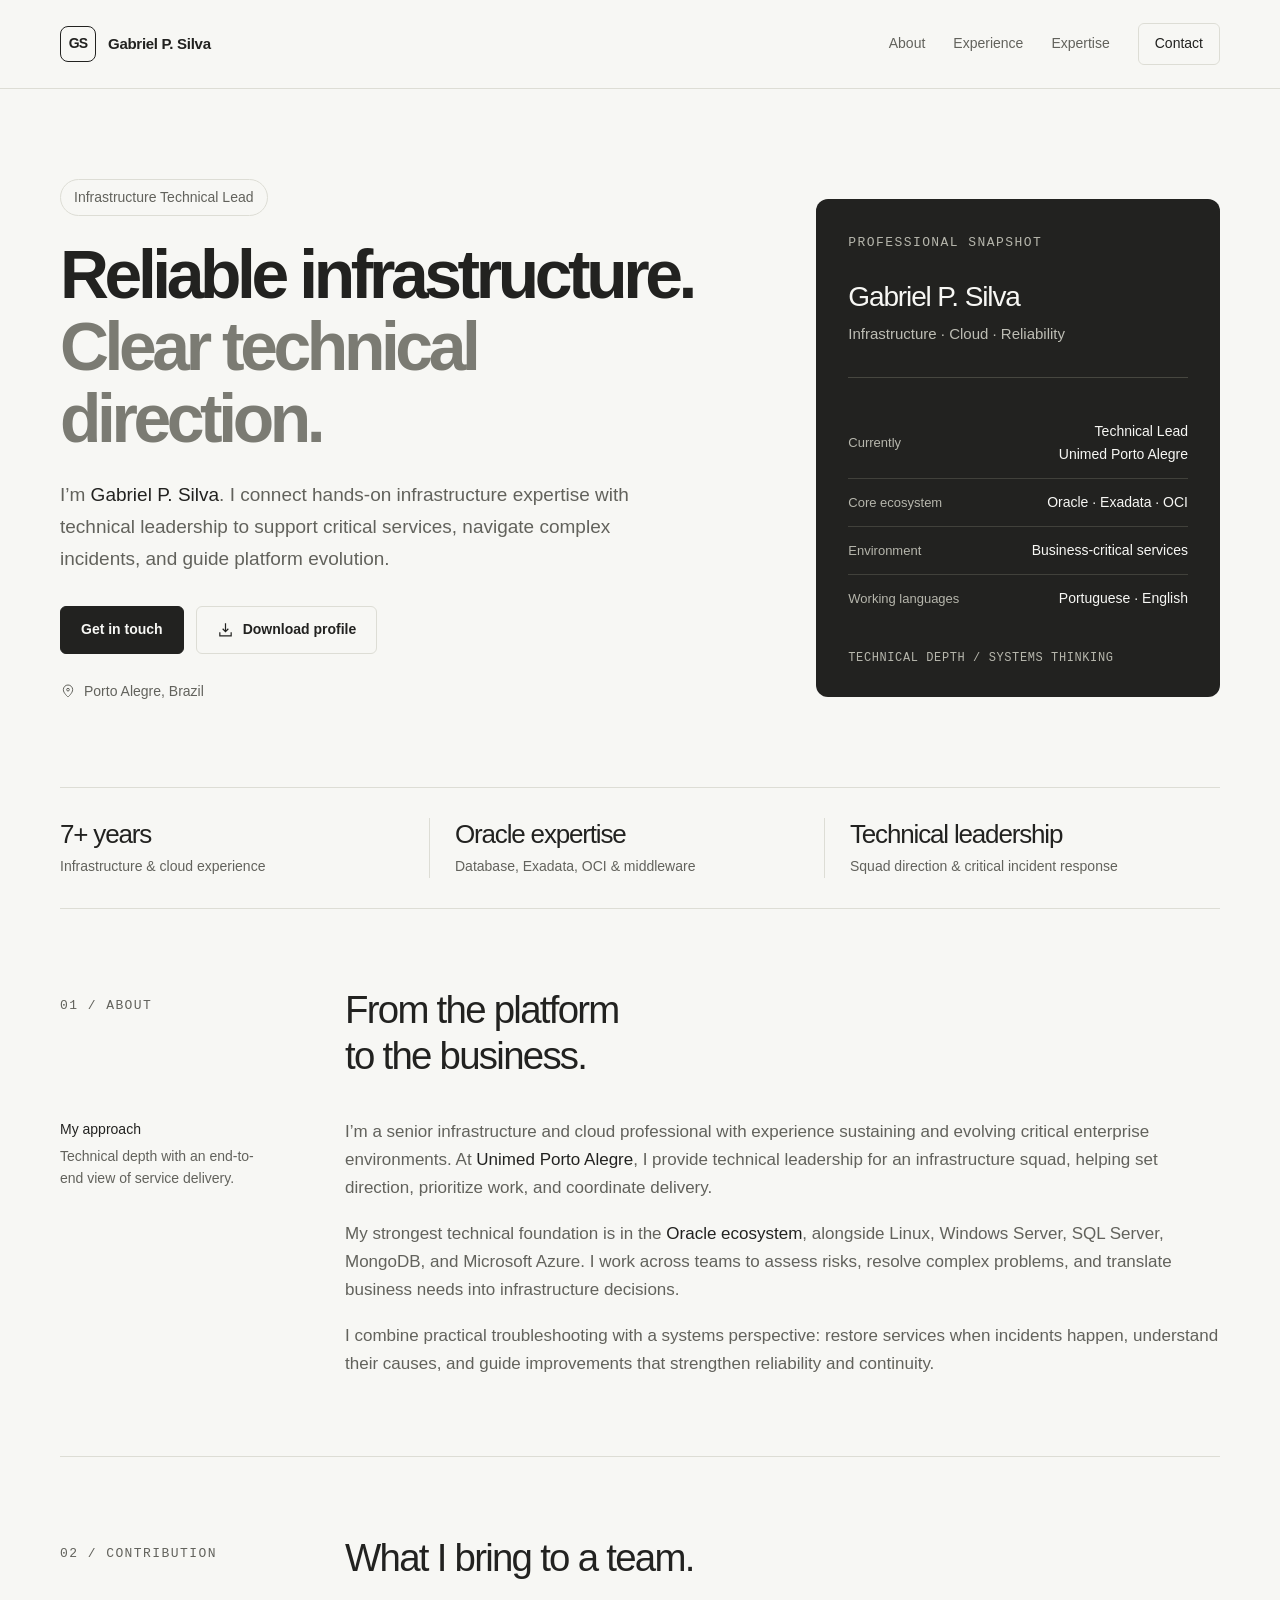
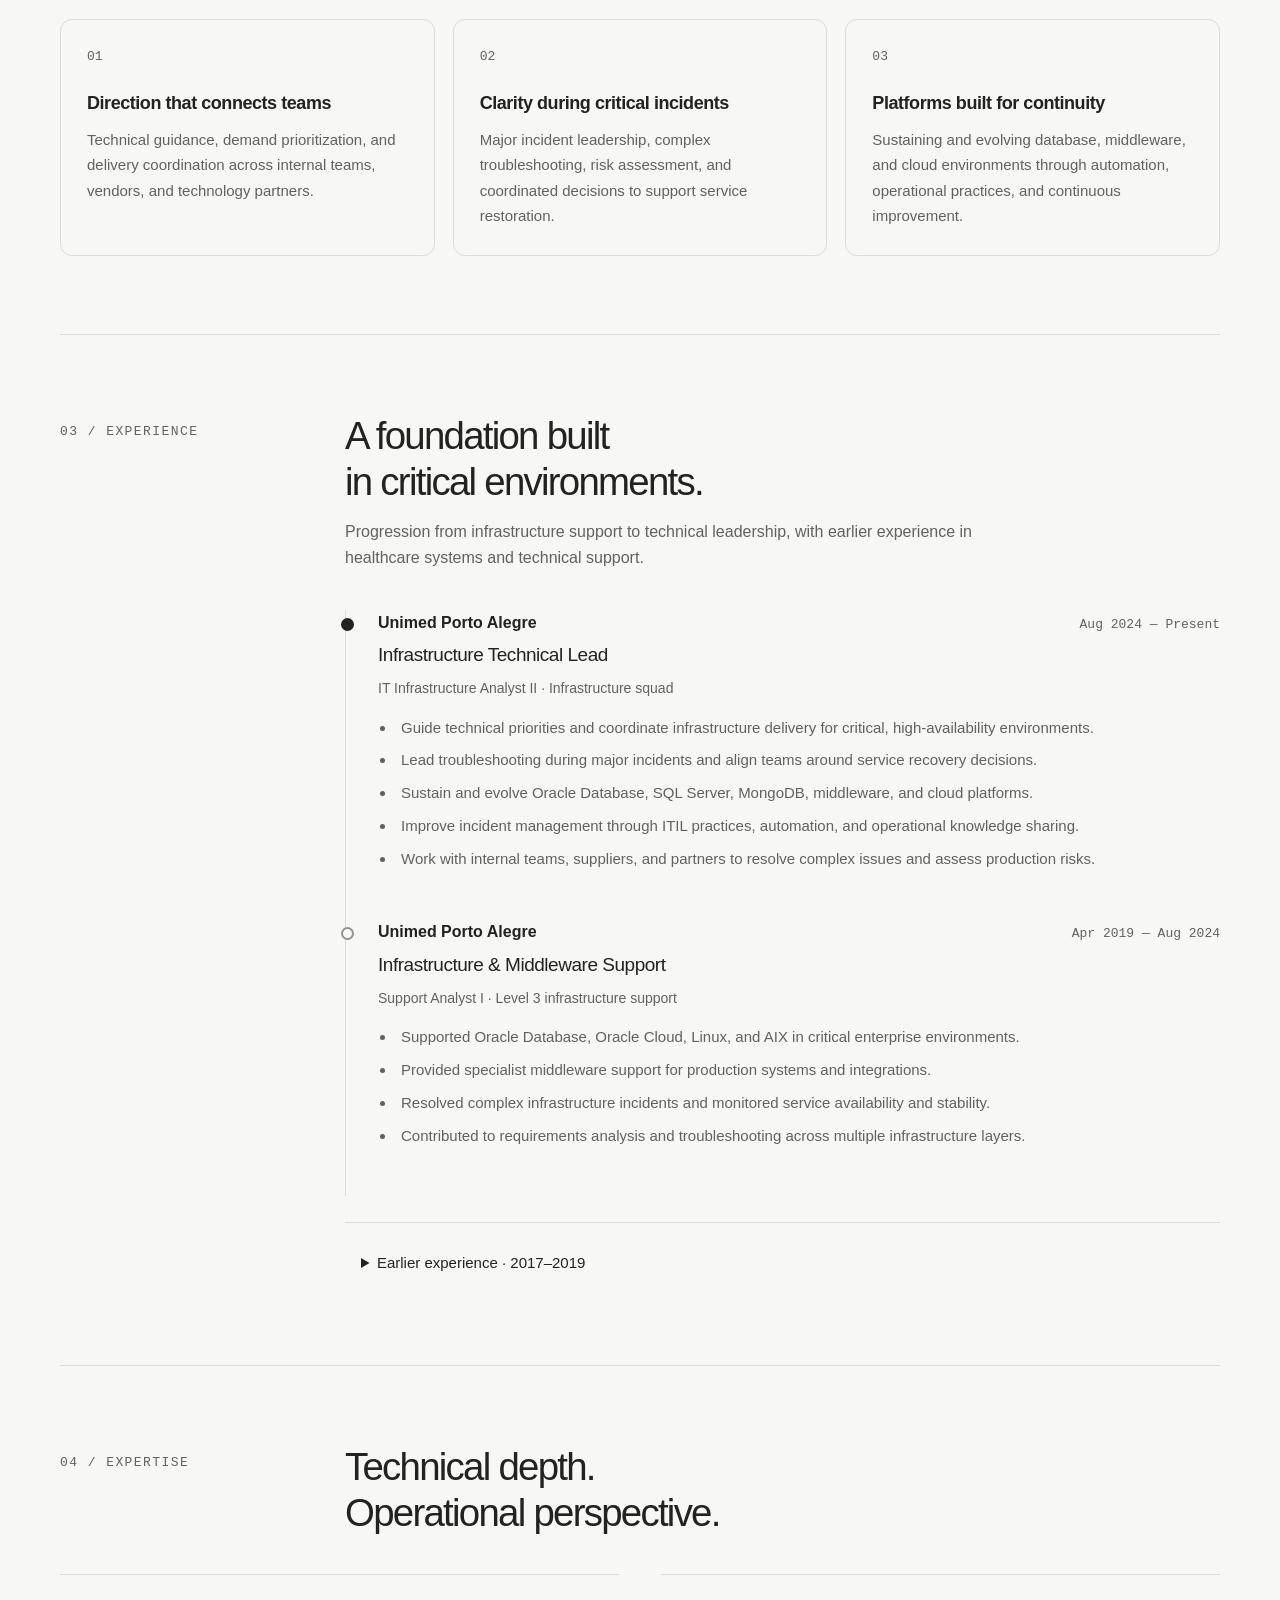
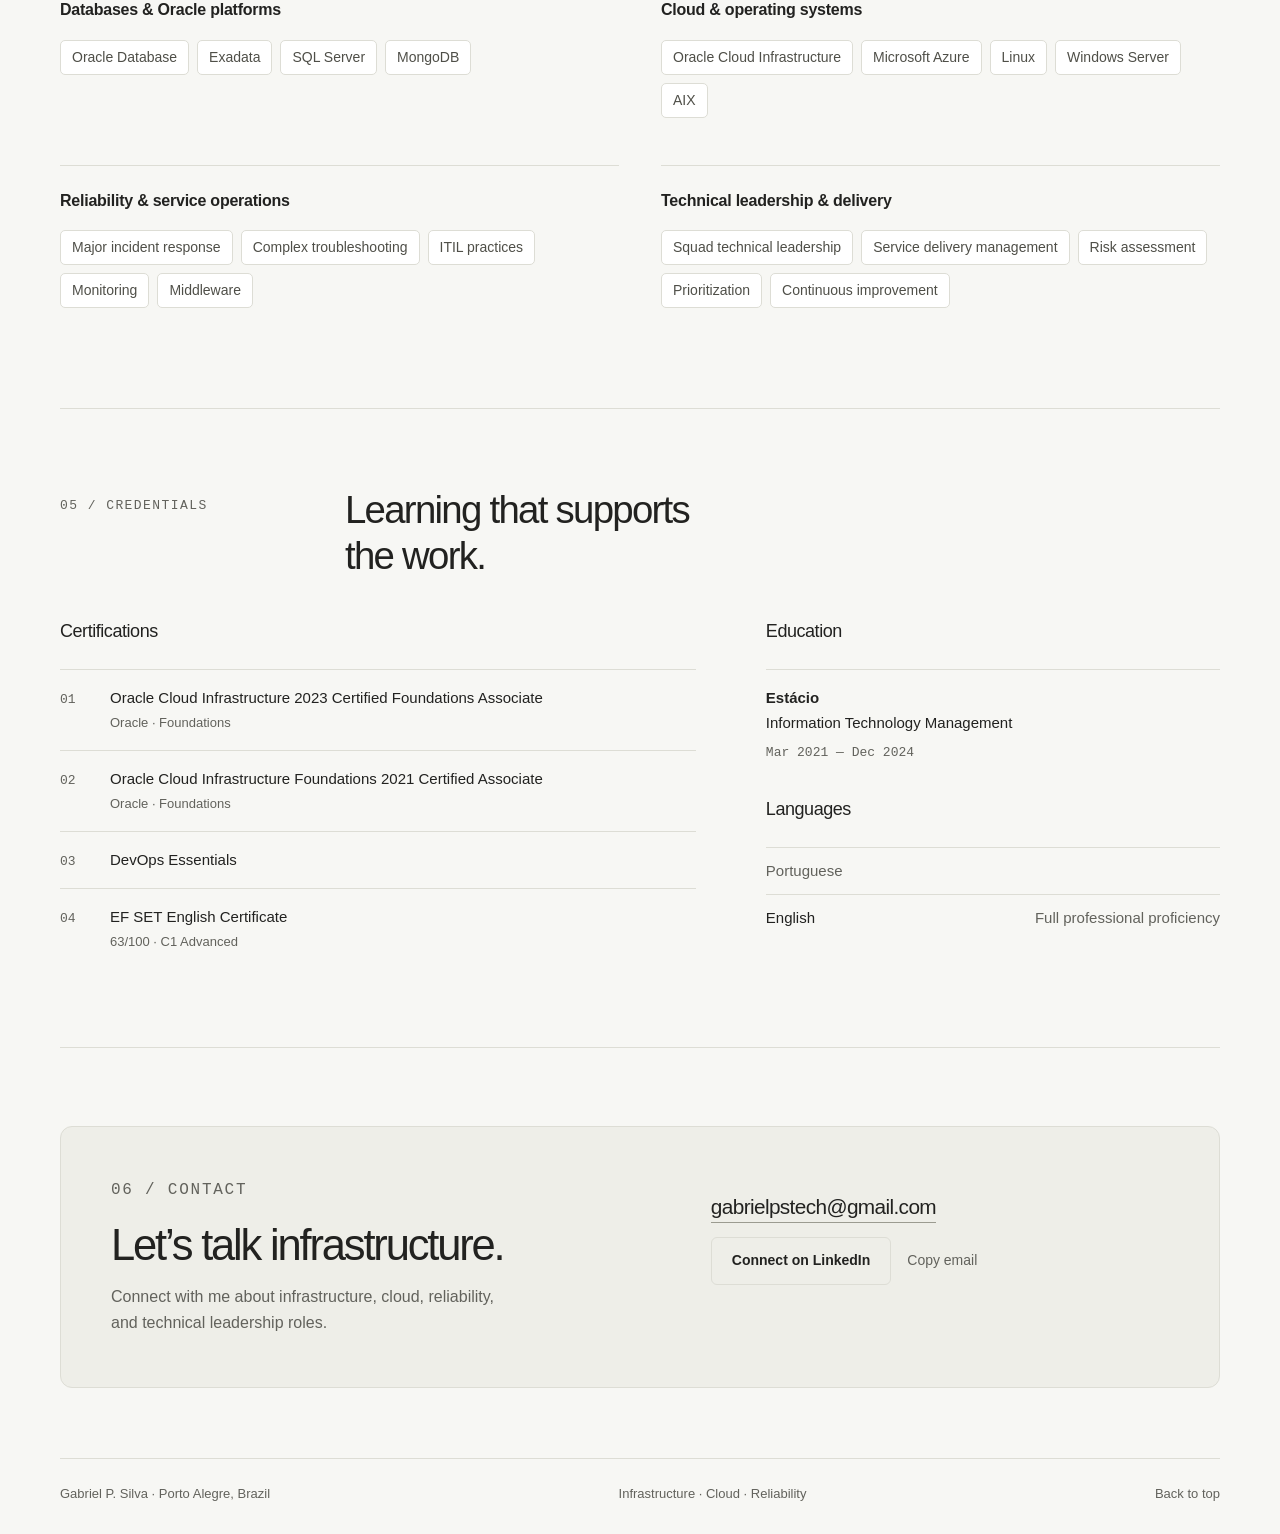
==== index.html @ 719ed290 "Create recruiter landing page" ====
<!doctype html>
<html lang="en">
<head>
  <meta charset="utf-8">
  <meta name="viewport" content="width=device-width, initial-scale=1">
  <title>Gabriel P. Silva | Infrastructure Technical Lead</title>
  <meta name="description" content="Gabriel P. Silva: infrastructure technical leadership, Oracle Database, Exadata, OCI, and reliability for business-critical services. Based in Porto Alegre, Brazil.">
  <meta name="theme-color" content="#f7f7f4">
  <meta property="og:title" content="Gabriel P. Silva | Infrastructure & Cloud">
  <meta property="og:description" content="Technical leadership. Oracle expertise. Reliable infrastructure for critical services.">
  <meta property="og:type" content="website">
  <link rel="icon" type="image/svg+xml" href="data:image/svg+xml,%3Csvg xmlns='http://www.w3.org/2000/svg' viewBox='0 0 40 40'%3E%3Crect width='40' height='40' rx='9' fill='%23222220'/%3E%3Ctext x='20' y='26' text-anchor='middle' fill='%23f7f7f4' font-family='Arial,sans-serif' font-size='20' font-weight='700'%3EG%3C/text%3E%3C/svg%3E">
  <style>
    :root{--paper:#f7f7f4;--ink:#222220;--muted:#62625c;--line:#ddddd5;--surface:#eeeee8;--white:#fff;--radius:12px}
    *{box-sizing:border-box}html{scroll-behavior:smooth;scroll-padding-top:100px}body{margin:0;background:var(--paper);color:var(--ink);font-family:Arial,Helvetica,sans-serif;font-size:1rem;line-height:1.65;-webkit-font-smoothing:antialiased}::selection{background:#d8d8ce;color:#161615}a{color:inherit;text-decoration:none}a:focus-visible,button:focus-visible,summary:focus-visible{outline:3px solid #767669;outline-offset:5px}button{font:inherit}button,a,summary{-webkit-tap-highlight-color:transparent}.container{width:min(1160px,calc(100% - 80px));margin-inline:auto}.skip{position:fixed;top:-80px;left:20px;background:var(--ink);color:white;padding:12px 20px;z-index:100}.skip:focus{top:12px}
    header{position:sticky;top:0;z-index:20;background:rgba(247,247,244,.96);border-bottom:1px solid var(--line)}.nav{min-height:88px;display:flex;align-items:center;justify-content:space-between;gap:24px}.brand{display:flex;align-items:center;gap:12px;font-size:.94rem;font-weight:700;letter-spacing:-.02em}.monogram{display:grid;place-items:center;width:36px;height:36px;border:1px solid var(--ink);border-radius:8px;font-size:.875rem;letter-spacing:-.07em}.nav-links{display:flex;gap:28px;align-items:center;font-size:.875rem;color:var(--muted)}.nav-links a{padding:10px 0}.nav-links a:hover{color:var(--ink)}.nav-links .nav-contact{padding:8px 16px;border:1px solid var(--line);border-radius:6px;color:var(--ink)}
    .eyebrow{font-family:Consolas,'Courier New',monospace;font-size:.8125rem;letter-spacing:.11em;text-transform:uppercase;color:var(--muted);margin:0 0 20px}.hero{padding:90px 0 70px;display:grid;grid-template-columns:minmax(0,1.7fr) minmax(270px,1fr);gap:70px;align-items:center}.role{display:inline-block;font-size:.875rem;color:var(--muted);border:1px solid var(--line);border-radius:30px;padding:6px 13px;margin-bottom:23px}.hero h1{font-size:clamp(3rem,5.3vw,4.8rem);line-height:1.06;letter-spacing:-.065em;font-weight:600;margin:0 0 24px}.hero h1 span{color:#7b7b73}.intro{font-size:1.1875rem;line-height:1.7;max-width:580px;color:var(--muted);margin:0 0 30px}.intro strong{color:var(--ink);font-weight:500}.actions{display:flex;align-items:center;flex-wrap:wrap;gap:12px}.button{display:inline-flex;justify-content:center;align-items:center;gap:9px;min-height:48px;padding:10px 20px;border:1px solid var(--ink);border-radius:6px;background:var(--ink);color:var(--paper);font-size:.875rem;font-weight:600;transition:background .15s,transform .15s;cursor:pointer}.button:hover{background:#41413a;transform:translateY(-1px)}.button.secondary{background:transparent;color:var(--ink);border-color:var(--line)}.button.secondary:hover{background:var(--surface)}.button svg{width:17px;height:17px;fill:none;stroke:currentColor;stroke-width:1.7}.location{font-size:.875rem;color:var(--muted);display:flex;align-items:center;gap:8px;margin-top:26px}.location svg{width:16px;height:16px;stroke:currentColor;fill:none;stroke-width:1.5}
    .profile-card{background:var(--ink);color:var(--paper);border-radius:var(--radius);padding:33px 32px 28px;position:relative;overflow:hidden}.profile-card .eyebrow{color:#b6b6ac;margin-bottom:27px}.card-name{font-size:1.75rem;line-height:1.2;letter-spacing:-.04em;margin:0 0 8px;font-weight:500}.card-title{color:#bdbdb4;font-size:.9375rem;margin:0}.card-rule{border:0;border-top:1px solid #474740;margin:30px 0}.focus-list{display:grid;gap:0}.focus-row{display:flex;align-items:center;justify-content:space-between;padding:12px 0;border-bottom:1px solid #41413b;gap:16px}.focus-row:last-child{border:0}.focus-row span:first-child{font-size:.8125rem;color:#b6b6ac}.focus-row span:last-child{font-size:.875rem;text-align:right}.card-footer{font-family:Consolas,'Courier New',monospace;color:#b6b6ac;font-size:.75rem;letter-spacing:.05em;margin:27px 0 0}
    .overview{display:grid;grid-template-columns:repeat(3,1fr);border-top:1px solid var(--line);border-bottom:1px solid var(--line);padding:30px 0;gap:25px}.overview-item{padding-right:25px;border-right:1px solid var(--line)}.overview-item:last-child{border:0}.overview-item h2{font-size:1.625rem;letter-spacing:-.045em;font-weight:500;line-height:1.25;margin:0 0 5px}.overview-item p{font-size:.875rem;margin:0;color:var(--muted)}
    section{padding:78px 0;border-bottom:1px solid var(--line)}.section-heading{display:grid;grid-template-columns:240px 1fr;gap:45px;margin-bottom:38px}.section-heading .eyebrow{margin-top:8px}.section-heading h2{font-size:clamp(1.9rem,3vw,2.65rem);line-height:1.2;letter-spacing:-.045em;font-weight:500;margin:0}.section-heading p{color:var(--muted);max-width:650px;margin:14px 0 0}.about-content{display:grid;grid-template-columns:240px 1fr;gap:45px}.about-content p{font-size:1.0625rem;color:var(--muted);margin:0 0 18px}.about-content p:last-child{margin:0}.about-content strong{color:var(--ink);font-weight:500}.side-note{font-size:.875rem!important;line-height:1.6;max-width:210px}.side-note span{display:block;color:var(--ink);margin-bottom:5px}
    .strengths{display:grid;grid-template-columns:repeat(3,1fr);gap:18px}.strength{padding:26px;border:1px solid var(--line);border-radius:var(--radius)}.strength .number{font-family:Consolas,'Courier New',monospace;font-size:.8125rem;color:var(--muted);display:block;margin-bottom:24px}.strength h3{font-size:1.125rem;line-height:1.4;letter-spacing:-.025em;font-weight:600;margin:0 0 10px}.strength p{color:var(--muted);font-size:.9375rem;line-height:1.7;margin:0}
    .timeline{margin-left:285px}.job{position:relative;border-left:1px solid var(--line);padding:0 0 40px 32px}.job:last-child{padding-bottom:0}.job::before{content:'';position:absolute;left:-5px;top:8px;height:9px;width:9px;border-radius:50%;background:var(--paper);border:2px solid #93938a}.job:first-child::before{background:var(--ink);border-color:var(--ink)}.job-top{display:flex;justify-content:space-between;align-items:baseline;gap:18px;flex-wrap:wrap;margin-bottom:5px}.company{font-weight:600;font-size:1rem}.date{font-family:Consolas,'Courier New',monospace;font-size:.8125rem;color:var(--muted)}.job h3{font-size:1.1875rem;font-weight:500;letter-spacing:-.025em;margin:0 0 8px;line-height:1.5}.job .official{font-size:.875rem;color:var(--muted);margin:0 0 15px}.job ul{padding-left:18px;color:var(--muted);font-size:.9375rem;margin:0}.job li{padding-left:5px;margin:8px 0}.job p{font-size:.9375rem;color:var(--muted);margin:0}.earlier{margin:26px 0 0 0;border-top:1px solid var(--line);padding-top:20px}.earlier summary{cursor:pointer;font-size:.9375rem;font-weight:500;min-height:44px;display:list-item;margin-left:16px;padding:8px 0}.earlier-content{padding-top:22px}.earlier-content .job{padding-bottom:24px}.earlier-content .job:last-child{padding-bottom:0}
    .skills-grid{display:grid;grid-template-columns:repeat(2,1fr);gap:25px 42px}.skill-group{padding:22px 0;border-top:1px solid var(--line)}.skill-group h3{font-size:1rem;font-weight:600;margin:0 0 16px;letter-spacing:-.015em}.tags{display:flex;flex-wrap:wrap;gap:8px}.tag{border:1px solid var(--line);background:var(--white);padding:6px 11px;border-radius:5px;font-size:.875rem;color:#4f4f48;line-height:1.5}.credentials{display:grid;grid-template-columns:1.4fr 1fr;gap:70px}.credentials h3{font-size:1.125rem;font-weight:500;letter-spacing:-.025em;margin:0 0 22px}.cert-list{list-style:none;padding:0;margin:0}.cert-list li{padding:16px 0;border-top:1px solid var(--line);display:grid;grid-template-columns:40px 1fr;gap:10px}.cert-index{font-family:Consolas,'Courier New',monospace;font-size:.8125rem;color:var(--muted);padding-top:3px}.cert-name{font-size:.9375rem;line-height:1.6}.cert-meta{display:block;font-size:.8125rem;color:var(--muted);margin-top:3px}.education{border-top:1px solid var(--line);padding-top:16px;margin-bottom:32px}.education p{margin:0;font-size:.9375rem}.education .school{font-weight:600}.education .date{display:block;margin-top:6px}.language-row{display:flex;justify-content:space-between;gap:20px;padding:11px 0;border-top:1px solid var(--line);font-size:.9375rem}.language-row span:last-child{color:var(--muted);text-align:right}
    #contact{border:0;padding-bottom:70px}.contact-panel{padding:50px;background:var(--surface);border:1px solid var(--line);border-radius:var(--radius);display:grid;grid-template-columns:1.2fr 1fr;gap:50px;align-items:center}.contact-panel h2{font-size:clamp(2rem,3.4vw,3rem);line-height:1.12;letter-spacing:-.05em;font-weight:500;margin:0 0 14px}.contact-panel p{color:var(--muted);font-size:1rem;margin:0;max-width:400px}.contact-options{display:flex;flex-direction:column;gap:14px;align-items:flex-start}.email-link{font-size:clamp(1rem,2vw,1.3rem);letter-spacing:-.03em;border-bottom:1px solid #9b9b90;line-height:1.5;overflow-wrap:anywhere}.email-link:hover{border-color:var(--ink)}.contact-tools{display:flex;align-items:center;gap:16px;flex-wrap:wrap}.copy-button{background:transparent;border:0;padding:10px 0;font-size:.875rem;color:var(--muted);cursor:pointer;min-height:44px}.copy-button:hover{color:var(--ink)}.copy-status{font-size:.8125rem;color:var(--muted);min-height:1.5em;margin:0!important}.footer{padding:24px 0 30px;border-top:1px solid var(--line);display:flex;justify-content:space-between;gap:20px;color:var(--muted);font-size:.8125rem}.footer a:hover{color:var(--ink)}
    @media(min-width:1500px){.hero{padding-top:110px;padding-bottom:90px}}
    @media(max-width:900px){.container{width:calc(100% - 48px)}.hero{gap:32px;padding:60px 0}.hero h1{font-size:3.4rem}.profile-card{padding:27px 24px}.section-heading,.about-content{grid-template-columns:170px 1fr;gap:28px}.timeline{margin-left:198px}.strengths{gap:12px}.strength{padding:20px}.credentials{gap:35px}.contact-panel{padding:35px;gap:30px}}
    @media(max-width:680px){html{scroll-padding-top:100px}.container{width:calc(100% - 40px)}.nav{min-height:76px;gap:12px}.brand{font-size:.875rem}.nav-links{gap:14px}.nav-links a{font-size:.8125rem}.nav-links .desktop-link{display:none}.nav-links .nav-contact{padding:8px 12px}.hero{grid-template-columns:1fr;gap:36px;padding:45px 0 38px}.hero h1{font-size:clamp(2.8rem,10vw,4rem)}.intro{font-size:1.0625rem}.profile-card{padding:28px}.profile-card .eyebrow{margin-bottom:20px}.overview{grid-template-columns:1fr;gap:20px;padding:24px 0}.overview-item{border-right:0;border-bottom:1px solid var(--line);padding:0 0 18px}.overview-item:last-child{padding-bottom:0}.overview-item h2{font-size:1.375rem}.overview-item p{font-size:.875rem}section{padding:50px 0}.section-heading,.about-content{grid-template-columns:1fr;gap:10px}.section-heading{margin-bottom:26px}.section-heading .eyebrow{margin:0 0 9px}.side-note{max-width:none;margin-bottom:12px!important}.side-note span{display:inline;margin-right:5px}.strengths{grid-template-columns:1fr;gap:14px}.strength{padding:24px}.strength .number{margin-bottom:14px}.timeline{margin-left:5px}.job{padding-left:23px}.job-top{gap:4px}.skills-grid{grid-template-columns:1fr;gap:6px}.credentials{grid-template-columns:1fr;gap:32px}.contact-panel{grid-template-columns:1fr;padding:28px;gap:28px}.contact-panel h2{font-size:2.2rem}.footer{flex-direction:column;gap:7px}#contact{padding-bottom:45px}}
    @media(prefers-reduced-motion:reduce){html{scroll-behavior:auto}*{transition:none!important}}
    @media print{header,.actions,.contact-tools,.copy-status,.skip{display:none!important}body{background:#fff;font-size:11pt}.container{width:100%}.hero{padding:20px 0;gap:25px}.hero h1{font-size:34pt}.profile-card{color:#222;background:#eee;print-color-adjust:exact}.profile-card .eyebrow,.card-title,.focus-row span:first-child,.card-footer{color:#555}.overview{padding:18px 0}section{padding:25px 0}.section-heading,.about-content{grid-template-columns:130px 1fr;gap:20px}.timeline{margin-left:150px}.job,.strength,.cert-list li{break-inside:avoid}.contact-panel{padding:20px}.earlier-content{display:block}.footer{padding:15px 0}}
  </style>
</head>
<body>
  <a href="#main" class="skip">Skip to content</a>
  <header>
    <nav class="container nav" aria-label="Main navigation">
      <a class="brand" href="#main" aria-label="Gabriel P. Silva, home"><span class="monogram" aria-hidden="true">GS</span>Gabriel P. Silva</a>
      <div class="nav-links"><a class="desktop-link" href="#about">About</a><a href="#experience">Experience</a><a class="desktop-link" href="#expertise">Expertise</a><a class="nav-contact" href="#contact">Contact</a></div>
    </nav>
  </header>
  <main id="main" class="container">
    <div class="hero">
      <div>
        <span class="role">Infrastructure Technical Lead</span>
        <h1>Reliable infrastructure.<br><span>Clear technical direction.</span></h1>
        <p class="intro">I’m <strong>Gabriel P. Silva</strong>. I connect hands-on infrastructure expertise with technical leadership to support critical services, navigate complex incidents, and guide platform evolution.</p>
        <div class="actions"><a class="button" href="mailto:gabrielpstech@gmail.com">Get in touch</a><a class="button secondary" href="gabriel-silva-profile.pdf" download="Gabriel-P-Silva-Profile.pdf"><svg viewBox="0 0 24 24" aria-hidden="true"><path d="M12 3v12m-4-4 4 4 4-4M4 16v5h16v-5"/></svg>Download profile</a></div>
        <p class="location"><svg viewBox="0 0 24 24" aria-hidden="true"><path d="M19 10c0 5-7 11-7 11S5 15 5 10a7 7 0 1 1 14 0Z"/><circle cx="12" cy="10" r="2"/></svg>Porto Alegre, Brazil</p>
      </div>
      <aside class="profile-card" aria-label="Professional snapshot">
        <p class="eyebrow">Professional snapshot</p><h2 class="card-name">Gabriel P. Silva</h2><p class="card-title">Infrastructure · Cloud · Reliability</p><hr class="card-rule">
        <div class="focus-list"><div class="focus-row"><span>Currently</span><span>Technical Lead<br>Unimed Porto Alegre</span></div><div class="focus-row"><span>Core ecosystem</span><span>Oracle · Exadata · OCI</span></div><div class="focus-row"><span>Environment</span><span>Business-critical services</span></div><div class="focus-row"><span>Working languages</span><span>Portuguese · English</span></div></div>
        <p class="card-footer">TECHNICAL DEPTH / SYSTEMS THINKING</p>
      </aside>
    </div>
    <div class="overview" aria-label="Key qualifications"><div class="overview-item"><h2>7+ years</h2><p>Infrastructure & cloud experience</p></div><div class="overview-item"><h2>Oracle expertise</h2><p>Database, Exadata, OCI & middleware</p></div><div class="overview-item"><h2>Technical leadership</h2><p>Squad direction & critical incident response</p></div></div>
    <section id="about" aria-labelledby="about-title">
      <div class="section-heading"><p class="eyebrow">01 / About</p><div><h2 id="about-title">From the platform<br>to the business.</h2></div></div>
      <div class="about-content"><p class="side-note"><span>My approach</span>Technical depth with an end-to-end view of service delivery.</p><div><p>I’m a senior infrastructure and cloud professional with experience sustaining and evolving critical enterprise environments. At <strong>Unimed Porto Alegre</strong>, I provide technical leadership for an infrastructure squad, helping set direction, prioritize work, and coordinate delivery.</p><p>My strongest technical foundation is in the <strong>Oracle ecosystem</strong>, alongside Linux, Windows Server, SQL Server, MongoDB, and Microsoft Azure. I work across teams to assess risks, resolve complex problems, and translate business needs into infrastructure decisions.</p><p>I combine practical troubleshooting with a systems perspective: restore services when incidents happen, understand their causes, and guide improvements that strengthen reliability and continuity.</p></div></div>
    </section>
    <section aria-labelledby="contribution-title">
      <div class="section-heading"><p class="eyebrow">02 / Contribution</p><div><h2 id="contribution-title">What I bring to a team.</h2></div></div>
      <div class="strengths"><article class="strength"><span class="number">01</span><h3>Direction that connects teams</h3><p>Technical guidance, demand prioritization, and delivery coordination across internal teams, vendors, and technology partners.</p></article><article class="strength"><span class="number">02</span><h3>Clarity during critical incidents</h3><p>Major incident leadership, complex troubleshooting, risk assessment, and coordinated decisions to support service restoration.</p></article><article class="strength"><span class="number">03</span><h3>Platforms built for continuity</h3><p>Sustaining and evolving database, middleware, and cloud environments through automation, operational practices, and continuous improvement.</p></article></div>
    </section>
    <section id="experience" aria-labelledby="experience-title">
      <div class="section-heading"><p class="eyebrow">03 / Experience</p><div><h2 id="experience-title">A foundation built<br>in critical environments.</h2><p>Progression from infrastructure support to technical leadership, with earlier experience in healthcare systems and technical support.</p></div></div>
      <div class="timeline">
        <article class="job"><div class="job-top"><span class="company">Unimed Porto Alegre</span><span class="date">Aug 2024 — Present</span></div><h3>Infrastructure Technical Lead</h3><p class="official">IT Infrastructure Analyst II · Infrastructure squad</p><ul><li>Guide technical priorities and coordinate infrastructure delivery for critical, high-availability environments.</li><li>Lead troubleshooting during major incidents and align teams around service recovery decisions.</li><li>Sustain and evolve Oracle Database, SQL Server, MongoDB, middleware, and cloud platforms.</li><li>Improve incident management through ITIL practices, automation, and operational knowledge sharing.</li><li>Work with internal teams, suppliers, and partners to resolve complex issues and assess production risks.</li></ul></article>
        <article class="job"><div class="job-top"><span class="company">Unimed Porto Alegre</span><span class="date">Apr 2019 — Aug 2024</span></div><h3>Infrastructure & Middleware Support</h3><p class="official">Support Analyst I · Level 3 infrastructure support</p><ul><li>Supported Oracle Database, Oracle Cloud, Linux, and AIX in critical enterprise environments.</li><li>Provided specialist middleware support for production systems and integrations.</li><li>Resolved complex infrastructure incidents and monitored service availability and stability.</li><li>Contributed to requirements analysis and troubleshooting across multiple infrastructure layers.</li></ul></article>
        <details class="earlier"><summary>Earlier experience · 2017–2019</summary><div class="earlier-content"><article class="job"><div class="job-top"><span class="company">Unimed Porto Alegre</span><span class="date">Jun 2017 — Jan 2019</span></div><h3>IT Intern · Projects & Business</h3><p>Requirements gathering, business process analysis, and implementation of healthcare systems, including Tasy, HIS, and electronic health records.</p></article><article class="job"><div class="job-top"><span class="company">Dell</span><span class="date">Feb 2017 — Mar 2017</span></div><h3>Technical Support Intern</h3><p>Level 1 technical support, remote diagnostics by phone and chat, problem resolution, and escalation to specialist support teams.</p></article></div></details>
      </div>
    </section>
    <section id="expertise" aria-labelledby="expertise-title">
      <div class="section-heading"><p class="eyebrow">04 / Expertise</p><div><h2 id="expertise-title">Technical depth.<br>Operational perspective.</h2></div></div>
      <div class="skills-grid"><div class="skill-group"><h3>Databases & Oracle platforms</h3><div class="tags"><span class="tag">Oracle Database</span><span class="tag">Exadata</span><span class="tag">SQL Server</span><span class="tag">MongoDB</span></div></div><div class="skill-group"><h3>Cloud & operating systems</h3><div class="tags"><span class="tag">Oracle Cloud Infrastructure</span><span class="tag">Microsoft Azure</span><span class="tag">Linux</span><span class="tag">Windows Server</span><span class="tag">AIX</span></div></div><div class="skill-group"><h3>Reliability & service operations</h3><div class="tags"><span class="tag">Major incident response</span><span class="tag">Complex troubleshooting</span><span class="tag">ITIL practices</span><span class="tag">Monitoring</span><span class="tag">Middleware</span></div></div><div class="skill-group"><h3>Technical leadership & delivery</h3><div class="tags"><span class="tag">Squad technical leadership</span><span class="tag">Service delivery management</span><span class="tag">Risk assessment</span><span class="tag">Prioritization</span><span class="tag">Continuous improvement</span></div></div></div>
    </section>
    <section id="credentials" aria-labelledby="credentials-title">
      <div class="section-heading"><p class="eyebrow">05 / Credentials</p><div><h2 id="credentials-title">Learning that supports<br>the work.</h2></div></div>
      <div class="credentials"><div><h3>Certifications</h3><ol class="cert-list"><li><span class="cert-index">01</span><div class="cert-name">Oracle Cloud Infrastructure 2023 Certified Foundations Associate<span class="cert-meta">Oracle · Foundations</span></div></li><li><span class="cert-index">02</span><div class="cert-name">Oracle Cloud Infrastructure Foundations 2021 Certified Associate<span class="cert-meta">Oracle · Foundations</span></div></li><li><span class="cert-index">03</span><div class="cert-name">DevOps Essentials</div></li><li><span class="cert-index">04</span><div class="cert-name">EF SET English Certificate<span class="cert-meta">63/100 · C1 Advanced</span></div></li></ol></div><div><h3>Education</h3><div class="education"><p class="school">Estácio</p><p>Information Technology Management</p><span class="date">Mar 2021 — Dec 2024</span></div><h3>Languages</h3><div class="language-row"><span>Portuguese</span></div><div class="language-row"><span>English</span><span>Full professional proficiency</span></div></div></div>
    </section>
    <section id="contact" aria-labelledby="contact-title"><div class="contact-panel"><div><p class="eyebrow" style="margin-bottom:18px">06 / Contact</p><h2 id="contact-title">Let’s talk infrastructure.</h2><p>Connect with me about infrastructure, cloud, reliability, and technical leadership roles.</p></div><div class="contact-options"><a class="email-link" href="mailto:gabrielpstech@gmail.com">gabrielpstech@gmail.com</a><div class="contact-tools"><a class="button secondary" href="https://www.linkedin.com/in/gabriel-p-s/" target="_blank" rel="noopener noreferrer">Connect on LinkedIn<span class="skip-label" style="position:absolute;width:1px;height:1px;overflow:hidden;clip-path:inset(50%)"> (opens in a new tab)</span></a><button class="copy-button" type="button" id="copy-email">Copy email</button></div><p class="copy-status" id="copy-status" role="status" aria-live="polite"></p></div></div></section>
  </main>
  <footer class="container footer"><span>Gabriel P. Silva · Porto Alegre, Brazil</span><span>Infrastructure · Cloud · Reliability</span><a href="#main">Back to top</a></footer>
  <script>
    const copyButton = document.getElementById('copy-email');
    const copyStatus = document.getElementById('copy-status');
    copyButton.addEventListener('click', async () => {
      try {
        await navigator.clipboard.writeText('gabrielpstech@gmail.com');
        copyStatus.textContent = 'Email copied to clipboard.';
      } catch {
        copyStatus.textContent = 'Select the email address above to copy it, or click it to send an email.';
      }
    });
  </script>
</body>
</html>
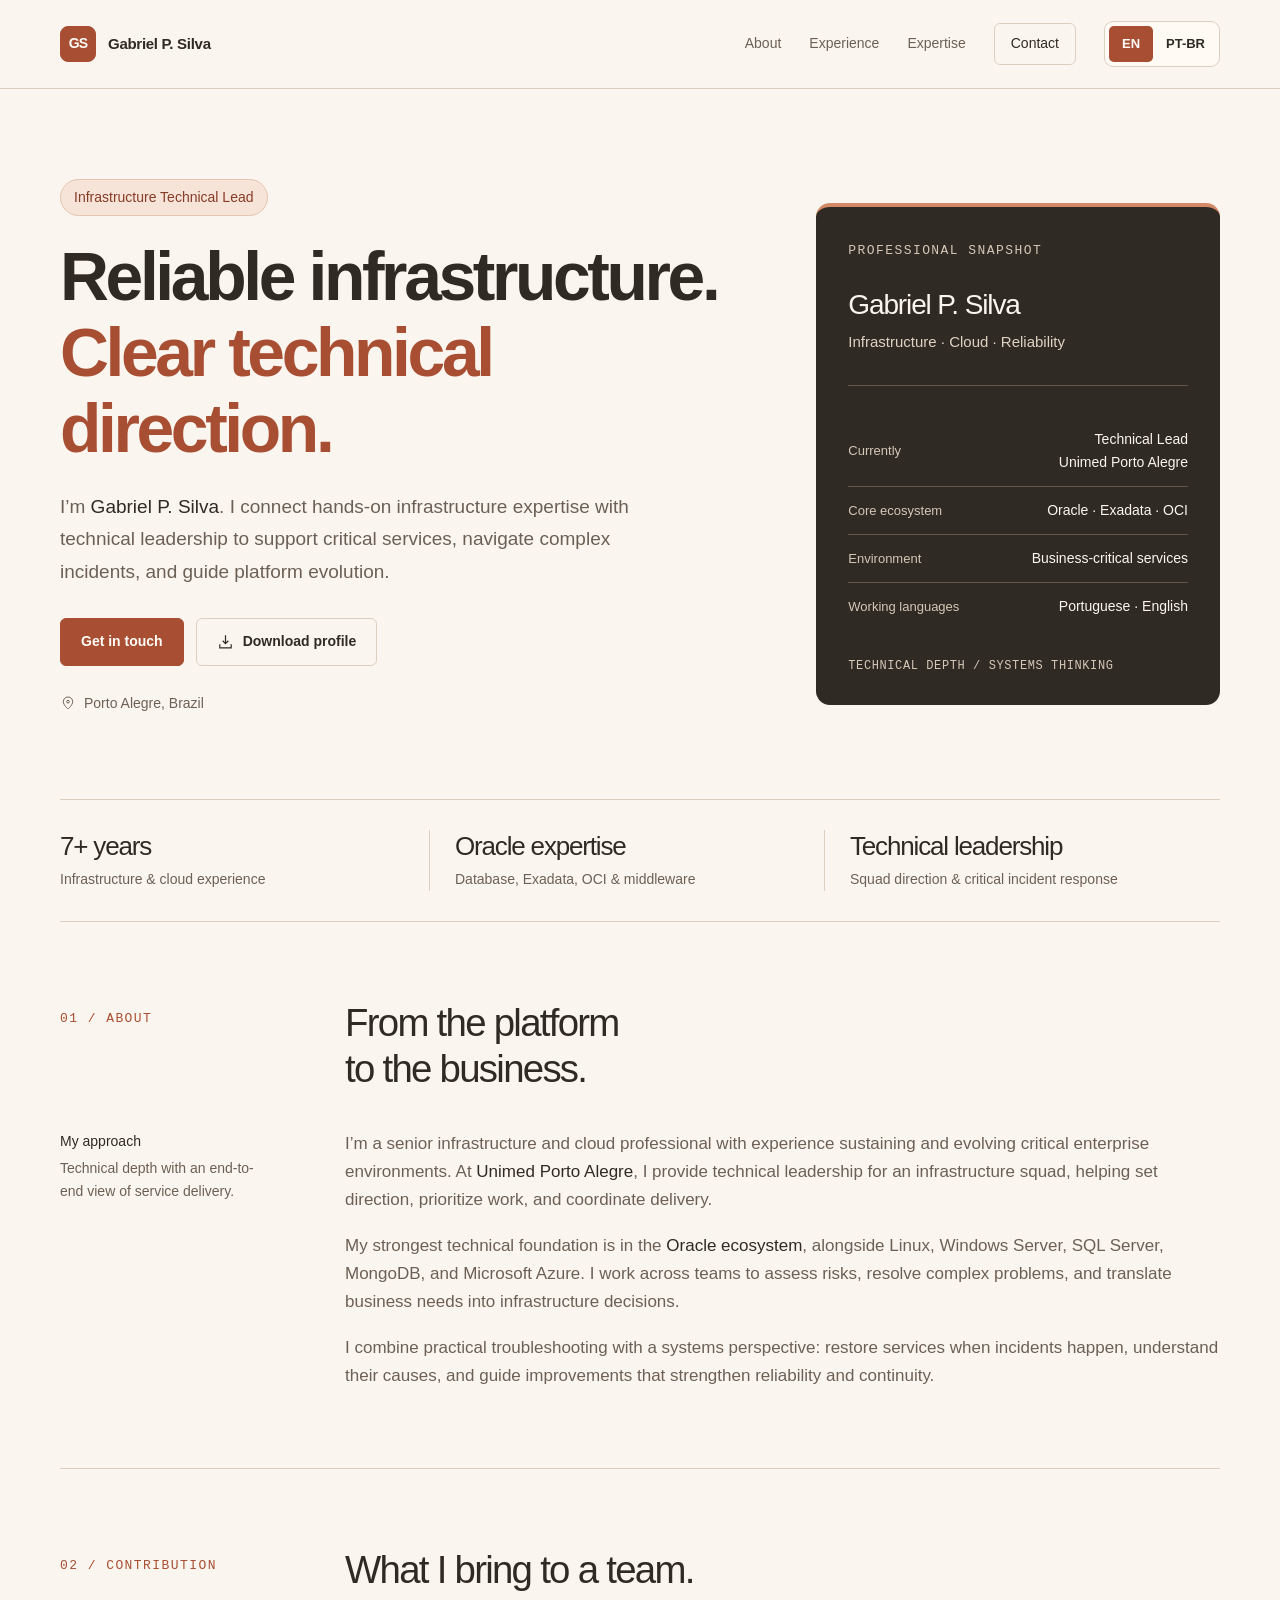
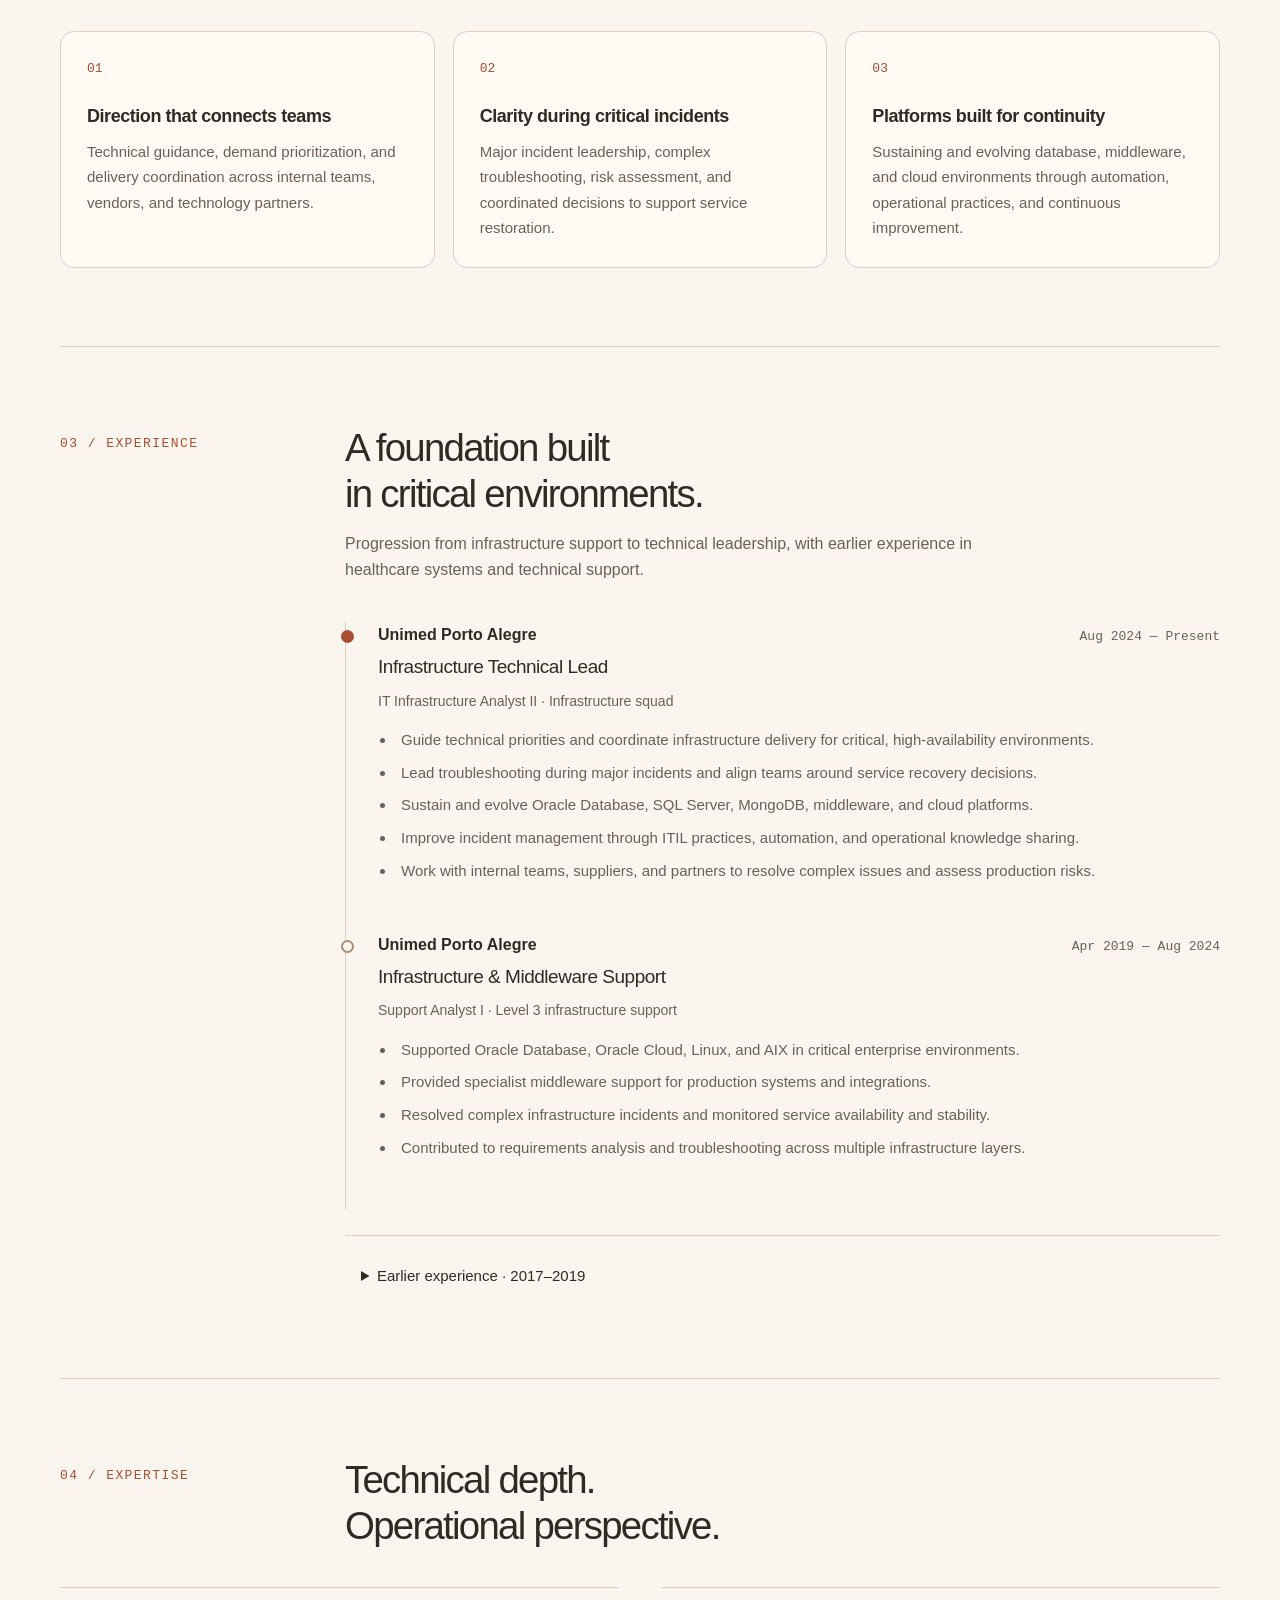
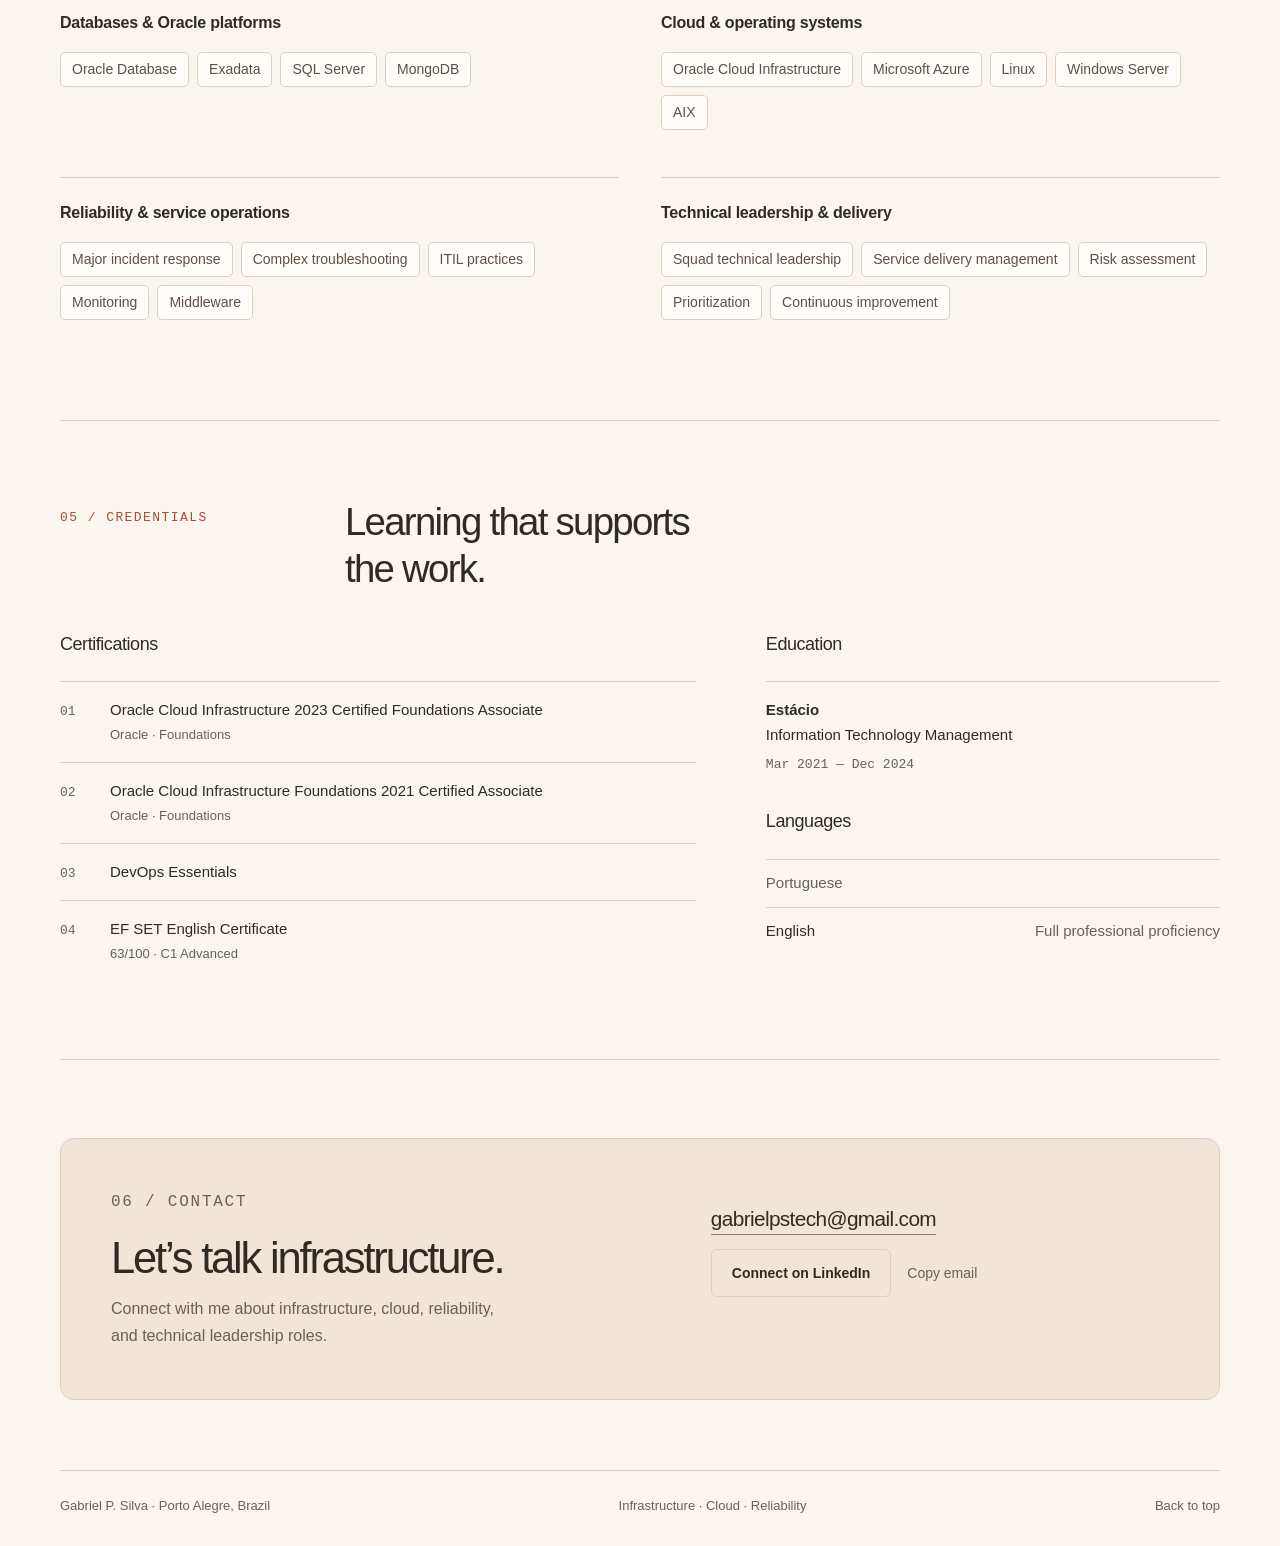
==== commit 3f01a415: "Add warm natural theme and Brazilian Portuguese version" ====
--- a/index.html
+++ b/index.html
@@ -5,36 +5,26 @@
   <meta name="viewport" content="width=device-width, initial-scale=1">
   <title>Gabriel P. Silva | Infrastructure Technical Lead</title>
   <meta name="description" content="Gabriel P. Silva: infrastructure technical leadership, Oracle Database, Exadata, OCI, and reliability for business-critical services. Based in Porto Alegre, Brazil.">
-  <meta name="theme-color" content="#f7f7f4">
+  <meta name="theme-color" content="#faf6ef">
   <meta property="og:title" content="Gabriel P. Silva | Infrastructure & Cloud">
   <meta property="og:description" content="Technical leadership. Oracle expertise. Reliable infrastructure for critical services.">
   <meta property="og:type" content="website">
-  <link rel="icon" type="image/svg+xml" href="data:image/svg+xml,%3Csvg xmlns='http://www.w3.org/2000/svg' viewBox='0 0 40 40'%3E%3Crect width='40' height='40' rx='9' fill='%23222220'/%3E%3Ctext x='20' y='26' text-anchor='middle' fill='%23f7f7f4' font-family='Arial,sans-serif' font-size='20' font-weight='700'%3EG%3C/text%3E%3C/svg%3E">
-  <style>
-    :root{--paper:#f7f7f4;--ink:#222220;--muted:#62625c;--line:#ddddd5;--surface:#eeeee8;--white:#fff;--radius:12px}
-    *{box-sizing:border-box}html{scroll-behavior:smooth;scroll-padding-top:100px}body{margin:0;background:var(--paper);color:var(--ink);font-family:Arial,Helvetica,sans-serif;font-size:1rem;line-height:1.65;-webkit-font-smoothing:antialiased}::selection{background:#d8d8ce;color:#161615}a{color:inherit;text-decoration:none}a:focus-visible,button:focus-visible,summary:focus-visible{outline:3px solid #767669;outline-offset:5px}button{font:inherit}button,a,summary{-webkit-tap-highlight-color:transparent}.container{width:min(1160px,calc(100% - 80px));margin-inline:auto}.skip{position:fixed;top:-80px;left:20px;background:var(--ink);color:white;padding:12px 20px;z-index:100}.skip:focus{top:12px}
-    header{position:sticky;top:0;z-index:20;background:rgba(247,247,244,.96);border-bottom:1px solid var(--line)}.nav{min-height:88px;display:flex;align-items:center;justify-content:space-between;gap:24px}.brand{display:flex;align-items:center;gap:12px;font-size:.94rem;font-weight:700;letter-spacing:-.02em}.monogram{display:grid;place-items:center;width:36px;height:36px;border:1px solid var(--ink);border-radius:8px;font-size:.875rem;letter-spacing:-.07em}.nav-links{display:flex;gap:28px;align-items:center;font-size:.875rem;color:var(--muted)}.nav-links a{padding:10px 0}.nav-links a:hover{color:var(--ink)}.nav-links .nav-contact{padding:8px 16px;border:1px solid var(--line);border-radius:6px;color:var(--ink)}
-    .eyebrow{font-family:Consolas,'Courier New',monospace;font-size:.8125rem;letter-spacing:.11em;text-transform:uppercase;color:var(--muted);margin:0 0 20px}.hero{padding:90px 0 70px;display:grid;grid-template-columns:minmax(0,1.7fr) minmax(270px,1fr);gap:70px;align-items:center}.role{display:inline-block;font-size:.875rem;color:var(--muted);border:1px solid var(--line);border-radius:30px;padding:6px 13px;margin-bottom:23px}.hero h1{font-size:clamp(3rem,5.3vw,4.8rem);line-height:1.06;letter-spacing:-.065em;font-weight:600;margin:0 0 24px}.hero h1 span{color:#7b7b73}.intro{font-size:1.1875rem;line-height:1.7;max-width:580px;color:var(--muted);margin:0 0 30px}.intro strong{color:var(--ink);font-weight:500}.actions{display:flex;align-items:center;flex-wrap:wrap;gap:12px}.button{display:inline-flex;justify-content:center;align-items:center;gap:9px;min-height:48px;padding:10px 20px;border:1px solid var(--ink);border-radius:6px;background:var(--ink);color:var(--paper);font-size:.875rem;font-weight:600;transition:background .15s,transform .15s;cursor:pointer}.button:hover{background:#41413a;transform:translateY(-1px)}.button.secondary{background:transparent;color:var(--ink);border-color:var(--line)}.button.secondary:hover{background:var(--surface)}.button svg{width:17px;height:17px;fill:none;stroke:currentColor;stroke-width:1.7}.location{font-size:.875rem;color:var(--muted);display:flex;align-items:center;gap:8px;margin-top:26px}.location svg{width:16px;height:16px;stroke:currentColor;fill:none;stroke-width:1.5}
-    .profile-card{background:var(--ink);color:var(--paper);border-radius:var(--radius);padding:33px 32px 28px;position:relative;overflow:hidden}.profile-card .eyebrow{color:#b6b6ac;margin-bottom:27px}.card-name{font-size:1.75rem;line-height:1.2;letter-spacing:-.04em;margin:0 0 8px;font-weight:500}.card-title{color:#bdbdb4;font-size:.9375rem;margin:0}.card-rule{border:0;border-top:1px solid #474740;margin:30px 0}.focus-list{display:grid;gap:0}.focus-row{display:flex;align-items:center;justify-content:space-between;padding:12px 0;border-bottom:1px solid #41413b;gap:16px}.focus-row:last-child{border:0}.focus-row span:first-child{font-size:.8125rem;color:#b6b6ac}.focus-row span:last-child{font-size:.875rem;text-align:right}.card-footer{font-family:Consolas,'Courier New',monospace;color:#b6b6ac;font-size:.75rem;letter-spacing:.05em;margin:27px 0 0}
-    .overview{display:grid;grid-template-columns:repeat(3,1fr);border-top:1px solid var(--line);border-bottom:1px solid var(--line);padding:30px 0;gap:25px}.overview-item{padding-right:25px;border-right:1px solid var(--line)}.overview-item:last-child{border:0}.overview-item h2{font-size:1.625rem;letter-spacing:-.045em;font-weight:500;line-height:1.25;margin:0 0 5px}.overview-item p{font-size:.875rem;margin:0;color:var(--muted)}
-    section{padding:78px 0;border-bottom:1px solid var(--line)}.section-heading{display:grid;grid-template-columns:240px 1fr;gap:45px;margin-bottom:38px}.section-heading .eyebrow{margin-top:8px}.section-heading h2{font-size:clamp(1.9rem,3vw,2.65rem);line-height:1.2;letter-spacing:-.045em;font-weight:500;margin:0}.section-heading p{color:var(--muted);max-width:650px;margin:14px 0 0}.about-content{display:grid;grid-template-columns:240px 1fr;gap:45px}.about-content p{font-size:1.0625rem;color:var(--muted);margin:0 0 18px}.about-content p:last-child{margin:0}.about-content strong{color:var(--ink);font-weight:500}.side-note{font-size:.875rem!important;line-height:1.6;max-width:210px}.side-note span{display:block;color:var(--ink);margin-bottom:5px}
-    .strengths{display:grid;grid-template-columns:repeat(3,1fr);gap:18px}.strength{padding:26px;border:1px solid var(--line);border-radius:var(--radius)}.strength .number{font-family:Consolas,'Courier New',monospace;font-size:.8125rem;color:var(--muted);display:block;margin-bottom:24px}.strength h3{font-size:1.125rem;line-height:1.4;letter-spacing:-.025em;font-weight:600;margin:0 0 10px}.strength p{color:var(--muted);font-size:.9375rem;line-height:1.7;margin:0}
-    .timeline{margin-left:285px}.job{position:relative;border-left:1px solid var(--line);padding:0 0 40px 32px}.job:last-child{padding-bottom:0}.job::before{content:'';position:absolute;left:-5px;top:8px;height:9px;width:9px;border-radius:50%;background:var(--paper);border:2px solid #93938a}.job:first-child::before{background:var(--ink);border-color:var(--ink)}.job-top{display:flex;justify-content:space-between;align-items:baseline;gap:18px;flex-wrap:wrap;margin-bottom:5px}.company{font-weight:600;font-size:1rem}.date{font-family:Consolas,'Courier New',monospace;font-size:.8125rem;color:var(--muted)}.job h3{font-size:1.1875rem;font-weight:500;letter-spacing:-.025em;margin:0 0 8px;line-height:1.5}.job .official{font-size:.875rem;color:var(--muted);margin:0 0 15px}.job ul{padding-left:18px;color:var(--muted);font-size:.9375rem;margin:0}.job li{padding-left:5px;margin:8px 0}.job p{font-size:.9375rem;color:var(--muted);margin:0}.earlier{margin:26px 0 0 0;border-top:1px solid var(--line);padding-top:20px}.earlier summary{cursor:pointer;font-size:.9375rem;font-weight:500;min-height:44px;display:list-item;margin-left:16px;padding:8px 0}.earlier-content{padding-top:22px}.earlier-content .job{padding-bottom:24px}.earlier-content .job:last-child{padding-bottom:0}
-    .skills-grid{display:grid;grid-template-columns:repeat(2,1fr);gap:25px 42px}.skill-group{padding:22px 0;border-top:1px solid var(--line)}.skill-group h3{font-size:1rem;font-weight:600;margin:0 0 16px;letter-spacing:-.015em}.tags{display:flex;flex-wrap:wrap;gap:8px}.tag{border:1px solid var(--line);background:var(--white);padding:6px 11px;border-radius:5px;font-size:.875rem;color:#4f4f48;line-height:1.5}.credentials{display:grid;grid-template-columns:1.4fr 1fr;gap:70px}.credentials h3{font-size:1.125rem;font-weight:500;letter-spacing:-.025em;margin:0 0 22px}.cert-list{list-style:none;padding:0;margin:0}.cert-list li{padding:16px 0;border-top:1px solid var(--line);display:grid;grid-template-columns:40px 1fr;gap:10px}.cert-index{font-family:Consolas,'Courier New',monospace;font-size:.8125rem;color:var(--muted);padding-top:3px}.cert-name{font-size:.9375rem;line-height:1.6}.cert-meta{display:block;font-size:.8125rem;color:var(--muted);margin-top:3px}.education{border-top:1px solid var(--line);padding-top:16px;margin-bottom:32px}.education p{margin:0;font-size:.9375rem}.education .school{font-weight:600}.education .date{display:block;margin-top:6px}.language-row{display:flex;justify-content:space-between;gap:20px;padding:11px 0;border-top:1px solid var(--line);font-size:.9375rem}.language-row span:last-child{color:var(--muted);text-align:right}
-    #contact{border:0;padding-bottom:70px}.contact-panel{padding:50px;background:var(--surface);border:1px solid var(--line);border-radius:var(--radius);display:grid;grid-template-columns:1.2fr 1fr;gap:50px;align-items:center}.contact-panel h2{font-size:clamp(2rem,3.4vw,3rem);line-height:1.12;letter-spacing:-.05em;font-weight:500;margin:0 0 14px}.contact-panel p{color:var(--muted);font-size:1rem;margin:0;max-width:400px}.contact-options{display:flex;flex-direction:column;gap:14px;align-items:flex-start}.email-link{font-size:clamp(1rem,2vw,1.3rem);letter-spacing:-.03em;border-bottom:1px solid #9b9b90;line-height:1.5;overflow-wrap:anywhere}.email-link:hover{border-color:var(--ink)}.contact-tools{display:flex;align-items:center;gap:16px;flex-wrap:wrap}.copy-button{background:transparent;border:0;padding:10px 0;font-size:.875rem;color:var(--muted);cursor:pointer;min-height:44px}.copy-button:hover{color:var(--ink)}.copy-status{font-size:.8125rem;color:var(--muted);min-height:1.5em;margin:0!important}.footer{padding:24px 0 30px;border-top:1px solid var(--line);display:flex;justify-content:space-between;gap:20px;color:var(--muted);font-size:.8125rem}.footer a:hover{color:var(--ink)}
-    @media(min-width:1500px){.hero{padding-top:110px;padding-bottom:90px}}
-    @media(max-width:900px){.container{width:calc(100% - 48px)}.hero{gap:32px;padding:60px 0}.hero h1{font-size:3.4rem}.profile-card{padding:27px 24px}.section-heading,.about-content{grid-template-columns:170px 1fr;gap:28px}.timeline{margin-left:198px}.strengths{gap:12px}.strength{padding:20px}.credentials{gap:35px}.contact-panel{padding:35px;gap:30px}}
-    @media(max-width:680px){html{scroll-padding-top:100px}.container{width:calc(100% - 40px)}.nav{min-height:76px;gap:12px}.brand{font-size:.875rem}.nav-links{gap:14px}.nav-links a{font-size:.8125rem}.nav-links .desktop-link{display:none}.nav-links .nav-contact{padding:8px 12px}.hero{grid-template-columns:1fr;gap:36px;padding:45px 0 38px}.hero h1{font-size:clamp(2.8rem,10vw,4rem)}.intro{font-size:1.0625rem}.profile-card{padding:28px}.profile-card .eyebrow{margin-bottom:20px}.overview{grid-template-columns:1fr;gap:20px;padding:24px 0}.overview-item{border-right:0;border-bottom:1px solid var(--line);padding:0 0 18px}.overview-item:last-child{padding-bottom:0}.overview-item h2{font-size:1.375rem}.overview-item p{font-size:.875rem}section{padding:50px 0}.section-heading,.about-content{grid-template-columns:1fr;gap:10px}.section-heading{margin-bottom:26px}.section-heading .eyebrow{margin:0 0 9px}.side-note{max-width:none;margin-bottom:12px!important}.side-note span{display:inline;margin-right:5px}.strengths{grid-template-columns:1fr;gap:14px}.strength{padding:24px}.strength .number{margin-bottom:14px}.timeline{margin-left:5px}.job{padding-left:23px}.job-top{gap:4px}.skills-grid{grid-template-columns:1fr;gap:6px}.credentials{grid-template-columns:1fr;gap:32px}.contact-panel{grid-template-columns:1fr;padding:28px;gap:28px}.contact-panel h2{font-size:2.2rem}.footer{flex-direction:column;gap:7px}#contact{padding-bottom:45px}}
-    @media(prefers-reduced-motion:reduce){html{scroll-behavior:auto}*{transition:none!important}}
-    @media print{header,.actions,.contact-tools,.copy-status,.skip{display:none!important}body{background:#fff;font-size:11pt}.container{width:100%}.hero{padding:20px 0;gap:25px}.hero h1{font-size:34pt}.profile-card{color:#222;background:#eee;print-color-adjust:exact}.profile-card .eyebrow,.card-title,.focus-row span:first-child,.card-footer{color:#555}.overview{padding:18px 0}section{padding:25px 0}.section-heading,.about-content{grid-template-columns:130px 1fr;gap:20px}.timeline{margin-left:150px}.job,.strength,.cert-list li{break-inside:avoid}.contact-panel{padding:20px}.earlier-content{display:block}.footer{padding:15px 0}}
-  </style>
+  <meta property="og:locale" content="en_US">
+  <meta property="og:locale:alternate" content="pt_BR">
+  <meta property="og:url" content="https://gabrielpstech.github.io/my-profile/">
+  <link rel="canonical" href="https://gabrielpstech.github.io/my-profile/">
+  <link rel="alternate" hreflang="en" href="https://gabrielpstech.github.io/my-profile/">
+  <link rel="alternate" hreflang="pt-BR" href="https://gabrielpstech.github.io/my-profile/pt-br.html">
+  <link rel="alternate" hreflang="x-default" href="https://gabrielpstech.github.io/my-profile/">
+  <link rel="icon" type="image/svg+xml" href="data:image/svg+xml,%3Csvg xmlns='http://www.w3.org/2000/svg' viewBox='0 0 40 40'%3E%3Crect width='40' height='40' rx='9' fill='%23a84e32'/%3E%3Ctext x='20' y='26' text-anchor='middle' fill='%23faf6ef' font-family='Arial,sans-serif' font-size='20' font-weight='700'%3EG%3C/text%3E%3C/svg%3E">
+  <link rel="stylesheet" href="styles.css">
 </head>
 <body>
   <a href="#main" class="skip">Skip to content</a>
   <header>
     <nav class="container nav" aria-label="Main navigation">
       <a class="brand" href="#main" aria-label="Gabriel P. Silva, home"><span class="monogram" aria-hidden="true">GS</span>Gabriel P. Silva</a>
-      <div class="nav-links"><a class="desktop-link" href="#about">About</a><a href="#experience">Experience</a><a class="desktop-link" href="#expertise">Expertise</a><a class="nav-contact" href="#contact">Contact</a></div>
+      <div class="nav-links"><a class="desktop-link" href="#about">About</a><a href="#experience">Experience</a><a class="desktop-link" href="#expertise">Expertise</a><a class="nav-contact" href="#contact">Contact</a><div class="language-switch" role="group" aria-label="Page language"><span class="language-current" aria-current="true" lang="en">EN</span><a class="language-link" href="pt-br.html" lang="pt-BR" hreflang="pt-BR" aria-label="Ler em português brasileiro" title="Português brasileiro">PT-BR</a></div></div>
     </nav>
   </header>
   <main id="main" class="container">
@@ -80,17 +70,6 @@
     <section id="contact" aria-labelledby="contact-title"><div class="contact-panel"><div><p class="eyebrow" style="margin-bottom:18px">06 / Contact</p><h2 id="contact-title">Let’s talk infrastructure.</h2><p>Connect with me about infrastructure, cloud, reliability, and technical leadership roles.</p></div><div class="contact-options"><a class="email-link" href="mailto:gabrielpstech@gmail.com">gabrielpstech@gmail.com</a><div class="contact-tools"><a class="button secondary" href="https://www.linkedin.com/in/gabriel-p-s/" target="_blank" rel="noopener noreferrer">Connect on LinkedIn<span class="skip-label" style="position:absolute;width:1px;height:1px;overflow:hidden;clip-path:inset(50%)"> (opens in a new tab)</span></a><button class="copy-button" type="button" id="copy-email">Copy email</button></div><p class="copy-status" id="copy-status" role="status" aria-live="polite"></p></div></div></section>
   </main>
   <footer class="container footer"><span>Gabriel P. Silva · Porto Alegre, Brazil</span><span>Infrastructure · Cloud · Reliability</span><a href="#main">Back to top</a></footer>
-  <script>
-    const copyButton = document.getElementById('copy-email');
-    const copyStatus = document.getElementById('copy-status');
-    copyButton.addEventListener('click', async () => {
-      try {
-        await navigator.clipboard.writeText('gabrielpstech@gmail.com');
-        copyStatus.textContent = 'Email copied to clipboard.';
-      } catch {
-        copyStatus.textContent = 'Select the email address above to copy it, or click it to send an email.';
-      }
-    });
-  </script>
+  <script src="script.js" defer></script>
 </body>
 </html>
--- a/styles.css
+++ b/styles.css
@@ -0,0 +1,37 @@
+:root{--paper:#faf6ef;--ink:#302a24;--muted:#6c6056;--line:#ddcfc0;--surface:#f0e5d7;--white:#fffdf9;--radius:14px;--accent:#a84e32;--accent-soft:#f5e4d7;--accent-hover:#873c27}
+    *{box-sizing:border-box}html{scroll-behavior:smooth;scroll-padding-top:100px}body{margin:0;background:var(--paper);color:var(--ink);font-family:Arial,Helvetica,sans-serif;font-size:1rem;line-height:1.65;-webkit-font-smoothing:antialiased}::selection{background:#efd1bd;color:#302a24}a{color:inherit;text-decoration:none}a:focus-visible,button:focus-visible,summary:focus-visible{outline:3px solid #a34b31;outline-offset:5px}button{font:inherit}button,a,summary{-webkit-tap-highlight-color:transparent}.container{width:min(1160px,calc(100% - 80px));margin-inline:auto}.skip{position:fixed;top:-80px;left:20px;background:var(--ink);color:white;padding:12px 20px;z-index:100}.skip:focus{top:12px}
+    header{position:sticky;top:0;z-index:20;background:rgba(250,246,239,.96);border-bottom:1px solid var(--line)}.nav{min-height:88px;display:flex;align-items:center;justify-content:space-between;gap:24px}.brand{display:flex;align-items:center;gap:12px;font-size:.94rem;font-weight:700;letter-spacing:-.02em}.monogram{display:grid;place-items:center;width:36px;height:36px;border:1px solid var(--ink);border-radius:8px;font-size:.875rem;letter-spacing:-.07em}.nav-links{display:flex;gap:28px;align-items:center;font-size:.875rem;color:var(--muted)}.nav-links a{padding:10px 0}.nav-links a:hover{color:var(--ink)}.nav-links .nav-contact{padding:8px 16px;border:1px solid var(--line);border-radius:6px;color:var(--ink)}
+    .eyebrow{font-family:Consolas,'Courier New',monospace;font-size:.8125rem;letter-spacing:.11em;text-transform:uppercase;color:var(--muted);margin:0 0 20px}.hero{padding:90px 0 70px;display:grid;grid-template-columns:minmax(0,1.7fr) minmax(270px,1fr);gap:70px;align-items:center}.role{display:inline-block;font-size:.875rem;color:var(--muted);border:1px solid var(--line);border-radius:30px;padding:6px 13px;margin-bottom:23px}.hero h1{font-size:clamp(3rem,5.3vw,4.8rem);line-height:1.06;letter-spacing:-.065em;font-weight:600;margin:0 0 24px}.hero h1 span{color:#a84e32}.intro{font-size:1.1875rem;line-height:1.7;max-width:580px;color:var(--muted);margin:0 0 30px}.intro strong{color:var(--ink);font-weight:500}.actions{display:flex;align-items:center;flex-wrap:wrap;gap:12px}.button{display:inline-flex;justify-content:center;align-items:center;gap:9px;min-height:48px;padding:10px 20px;border:1px solid var(--accent);border-radius:6px;background:var(--accent);color:var(--white);font-size:.875rem;font-weight:600;transition:background .15s,transform .15s;cursor:pointer}.button:hover{background:#873c27;transform:translateY(-1px)}.button.secondary{background:transparent;color:var(--ink);border-color:var(--line)}.button.secondary:hover{background:var(--surface)}.button svg{width:17px;height:17px;fill:none;stroke:currentColor;stroke-width:1.7}.location{font-size:.875rem;color:var(--muted);display:flex;align-items:center;gap:8px;margin-top:26px}.location svg{width:16px;height:16px;stroke:currentColor;fill:none;stroke-width:1.5}
+    .profile-card{background:var(--ink);color:var(--paper);border-radius:var(--radius);padding:33px 32px 28px;position:relative;overflow:hidden}.profile-card .eyebrow{color:#d5c7b6;margin-bottom:27px}.card-name{font-size:1.75rem;line-height:1.2;letter-spacing:-.04em;margin:0 0 8px;font-weight:500}.card-title{color:#e0d2c1;font-size:.9375rem;margin:0}.card-rule{border:0;border-top:1px solid #665649;margin:30px 0}.focus-list{display:grid;gap:0}.focus-row{display:flex;align-items:center;justify-content:space-between;padding:12px 0;border-bottom:1px solid #665649;gap:16px}.focus-row:last-child{border:0}.focus-row span:first-child{font-size:.8125rem;color:#d5c7b6}.focus-row span:last-child{font-size:.875rem;text-align:right}.card-footer{font-family:Consolas,'Courier New',monospace;color:#d5c7b6;font-size:.75rem;letter-spacing:.05em;margin:27px 0 0}
+    .overview{display:grid;grid-template-columns:repeat(3,1fr);border-top:1px solid var(--line);border-bottom:1px solid var(--line);padding:30px 0;gap:25px}.overview-item{padding-right:25px;border-right:1px solid var(--line)}.overview-item:last-child{border:0}.overview-item h2{font-size:1.625rem;letter-spacing:-.045em;font-weight:500;line-height:1.25;margin:0 0 5px}.overview-item p{font-size:.875rem;margin:0;color:var(--muted)}
+    section{padding:78px 0;border-bottom:1px solid var(--line)}.section-heading{display:grid;grid-template-columns:240px 1fr;gap:45px;margin-bottom:38px}.section-heading .eyebrow{margin-top:8px}.section-heading h2{font-size:clamp(1.9rem,3vw,2.65rem);line-height:1.2;letter-spacing:-.045em;font-weight:500;margin:0}.section-heading p{color:var(--muted);max-width:650px;margin:14px 0 0}.about-content{display:grid;grid-template-columns:240px 1fr;gap:45px}.about-content p{font-size:1.0625rem;color:var(--muted);margin:0 0 18px}.about-content p:last-child{margin:0}.about-content strong{color:var(--ink);font-weight:500}.side-note{font-size:.875rem!important;line-height:1.6;max-width:210px}.side-note span{display:block;color:var(--ink);margin-bottom:5px}
+    .strengths{display:grid;grid-template-columns:repeat(3,1fr);gap:18px}.strength{padding:26px;border:1px solid var(--line);border-radius:var(--radius)}.strength .number{font-family:Consolas,'Courier New',monospace;font-size:.8125rem;color:var(--muted);display:block;margin-bottom:24px}.strength h3{font-size:1.125rem;line-height:1.4;letter-spacing:-.025em;font-weight:600;margin:0 0 10px}.strength p{color:var(--muted);font-size:.9375rem;line-height:1.7;margin:0}
+    .timeline{margin-left:285px}.job{position:relative;border-left:1px solid var(--line);padding:0 0 40px 32px}.job:last-child{padding-bottom:0}.job::before{content:'';position:absolute;left:-5px;top:8px;height:9px;width:9px;border-radius:50%;background:var(--paper);border:2px solid #aa8c78}.job:first-child::before{background:var(--ink);border-color:var(--ink)}.job-top{display:flex;justify-content:space-between;align-items:baseline;gap:18px;flex-wrap:wrap;margin-bottom:5px}.company{font-weight:600;font-size:1rem}.date{font-family:Consolas,'Courier New',monospace;font-size:.8125rem;color:var(--muted)}.job h3{font-size:1.1875rem;font-weight:500;letter-spacing:-.025em;margin:0 0 8px;line-height:1.5}.job .official{font-size:.875rem;color:var(--muted);margin:0 0 15px}.job ul{padding-left:18px;color:var(--muted);font-size:.9375rem;margin:0}.job li{padding-left:5px;margin:8px 0}.job p{font-size:.9375rem;color:var(--muted);margin:0}.earlier{margin:26px 0 0 0;border-top:1px solid var(--line);padding-top:20px}.earlier summary{cursor:pointer;font-size:.9375rem;font-weight:500;min-height:44px;display:list-item;margin-left:16px;padding:8px 0}.earlier-content{padding-top:22px}.earlier-content .job{padding-bottom:24px}.earlier-content .job:last-child{padding-bottom:0}
+    .skills-grid{display:grid;grid-template-columns:repeat(2,1fr);gap:25px 42px}.skill-group{padding:22px 0;border-top:1px solid var(--line)}.skill-group h3{font-size:1rem;font-weight:600;margin:0 0 16px;letter-spacing:-.015em}.tags{display:flex;flex-wrap:wrap;gap:8px}.tag{border:1px solid var(--line);background:var(--white);padding:6px 11px;border-radius:5px;font-size:.875rem;color:#5d5046;line-height:1.5}.credentials{display:grid;grid-template-columns:1.4fr 1fr;gap:70px}.credentials h3{font-size:1.125rem;font-weight:500;letter-spacing:-.025em;margin:0 0 22px}.cert-list{list-style:none;padding:0;margin:0}.cert-list li{padding:16px 0;border-top:1px solid var(--line);display:grid;grid-template-columns:40px 1fr;gap:10px}.cert-index{font-family:Consolas,'Courier New',monospace;font-size:.8125rem;color:var(--muted);padding-top:3px}.cert-name{font-size:.9375rem;line-height:1.6}.cert-meta{display:block;font-size:.8125rem;color:var(--muted);margin-top:3px}.education{border-top:1px solid var(--line);padding-top:16px;margin-bottom:32px}.education p{margin:0;font-size:.9375rem}.education .school{font-weight:600}.education .date{display:block;margin-top:6px}.language-row{display:flex;justify-content:space-between;gap:20px;padding:11px 0;border-top:1px solid var(--line);font-size:.9375rem}.language-row span:last-child{color:var(--muted);text-align:right}
+    #contact{border:0;padding-bottom:70px}.contact-panel{padding:50px;background:var(--surface);border:1px solid var(--line);border-radius:var(--radius);display:grid;grid-template-columns:1.2fr 1fr;gap:50px;align-items:center}.contact-panel h2{font-size:clamp(2rem,3.4vw,3rem);line-height:1.12;letter-spacing:-.05em;font-weight:500;margin:0 0 14px}.contact-panel p{color:var(--muted);font-size:1rem;margin:0;max-width:400px}.contact-options{display:flex;flex-direction:column;gap:14px;align-items:flex-start}.email-link{font-size:clamp(1rem,2vw,1.3rem);letter-spacing:-.03em;border-bottom:1px solid #a17b63;line-height:1.5;overflow-wrap:anywhere}.email-link:hover{border-color:var(--ink)}.contact-tools{display:flex;align-items:center;gap:16px;flex-wrap:wrap}.copy-button{background:transparent;border:0;padding:10px 0;font-size:.875rem;color:var(--muted);cursor:pointer;min-height:44px}.copy-button:hover{color:var(--ink)}.copy-status{font-size:.8125rem;color:var(--muted);min-height:1.5em;margin:0!important}.footer{padding:24px 0 30px;border-top:1px solid var(--line);display:flex;justify-content:space-between;gap:20px;color:var(--muted);font-size:.8125rem}.footer a:hover{color:var(--ink)}
+    @media(min-width:1500px){.hero{padding-top:110px;padding-bottom:90px}}
+    @media(max-width:900px){.container{width:calc(100% - 48px)}.hero{gap:32px;padding:60px 0}.hero h1{font-size:3.4rem}.profile-card{padding:27px 24px}.section-heading,.about-content{grid-template-columns:170px 1fr;gap:28px}.timeline{margin-left:198px}.strengths{gap:12px}.strength{padding:20px}.credentials{gap:35px}.contact-panel{padding:35px;gap:30px}}
+    @media(max-width:680px){html{scroll-padding-top:100px}.container{width:calc(100% - 40px)}.nav{min-height:76px;gap:12px}.brand{font-size:.875rem}.nav-links{gap:14px}.nav-links a{font-size:.8125rem}.nav-links .desktop-link{display:none}.nav-links .nav-contact{padding:8px 12px}.hero{grid-template-columns:1fr;gap:36px;padding:45px 0 38px}.hero h1{font-size:clamp(2.8rem,10vw,4rem)}.intro{font-size:1.0625rem}.profile-card{padding:28px}.profile-card .eyebrow{margin-bottom:20px}.overview{grid-template-columns:1fr;gap:20px;padding:24px 0}.overview-item{border-right:0;border-bottom:1px solid var(--line);padding:0 0 18px}.overview-item:last-child{padding-bottom:0}.overview-item h2{font-size:1.375rem}.overview-item p{font-size:.875rem}section{padding:50px 0}.section-heading,.about-content{grid-template-columns:1fr;gap:10px}.section-heading{margin-bottom:26px}.section-heading .eyebrow{margin:0 0 9px}.side-note{max-width:none;margin-bottom:12px!important}.side-note span{display:inline;margin-right:5px}.strengths{grid-template-columns:1fr;gap:14px}.strength{padding:24px}.strength .number{margin-bottom:14px}.timeline{margin-left:5px}.job{padding-left:23px}.job-top{gap:4px}.skills-grid{grid-template-columns:1fr;gap:6px}.credentials{grid-template-columns:1fr;gap:32px}.contact-panel{grid-template-columns:1fr;padding:28px;gap:28px}.contact-panel h2{font-size:2.2rem}.footer{flex-direction:column;gap:7px}#contact{padding-bottom:45px}}
+    @media(prefers-reduced-motion:reduce){html{scroll-behavior:auto}*{transition:none!important}}
+    @media print{header,.actions,.contact-tools,.copy-status,.skip{display:none!important}body{background:#fffdf9;font-size:11pt}.container{width:100%}.hero{padding:20px 0;gap:25px}.hero h1{font-size:34pt}.profile-card{color:#222;background:#eee;print-color-adjust:exact}.profile-card .eyebrow,.card-title,.focus-row span:first-child,.card-footer{color:#555}.overview{padding:18px 0}section{padding:25px 0}.section-heading,.about-content{grid-template-columns:130px 1fr;gap:20px}.timeline{margin-left:150px}.job,.strength,.cert-list li{break-inside:avoid}.contact-panel{padding:20px}.earlier-content{display:block}.footer{padding:15px 0}}
+/* Warm natural palette; restrained accents and accessible contrast. */
+.monogram{background:var(--accent);border-color:var(--accent);color:var(--white)}
+.role{background:var(--accent-soft);color:#873c27;border-color:#e5c4ae}
+.hero h1{letter-spacing:-.05em;line-height:1.12}
+.hero h1 span{color:var(--accent)}
+.section-heading .eyebrow,.strength .number{color:var(--accent)}
+.profile-card{border-top:4px solid #d58a67}
+.strength{background:#fffaf4}
+.job:first-child::before{background:var(--accent);border-color:var(--accent)}
+.language-switch{display:flex;align-items:center;gap:3px;padding:4px;border:1px solid var(--line);border-radius:9px;background:#fffaf4;flex-shrink:0}
+.language-current,.nav-links .language-link{display:inline-flex;align-items:center;justify-content:center;min-height:36px;min-width:44px;padding:5px 10px;font-size:.8125rem;line-height:1.3;font-weight:600;border-radius:5px}
+.language-current{color:var(--white);background:var(--accent)}
+.nav-links .language-link{color:var(--ink)}
+.nav-links .language-link:hover{background:var(--accent-soft);color:#873c27}
+@media(max-width:900px){.nav-links{gap:16px}}
+@media(max-width:680px){.nav{padding-block:14px;flex-wrap:wrap;gap:10px}.nav-links{width:100%;justify-content:space-between;gap:10px}.nav-links .nav-contact{margin-left:auto}.language-switch{margin-left:3px}html{scroll-padding-top:145px}.hero h1{font-size:clamp(2.65rem,9.8vw,4rem)}}
+@media print{.strength{background:white}.profile-card{border-top-color:var(--accent)}}
+
+
+@media(max-width:680px){.nav-links{flex-wrap:wrap}}
+@media(max-width:380px){.nav-links{gap:6px}.nav-links .nav-contact{padding-inline:8px}.language-switch{margin-left:0}.language-current,.nav-links .language-link{padding-inline:8px}}
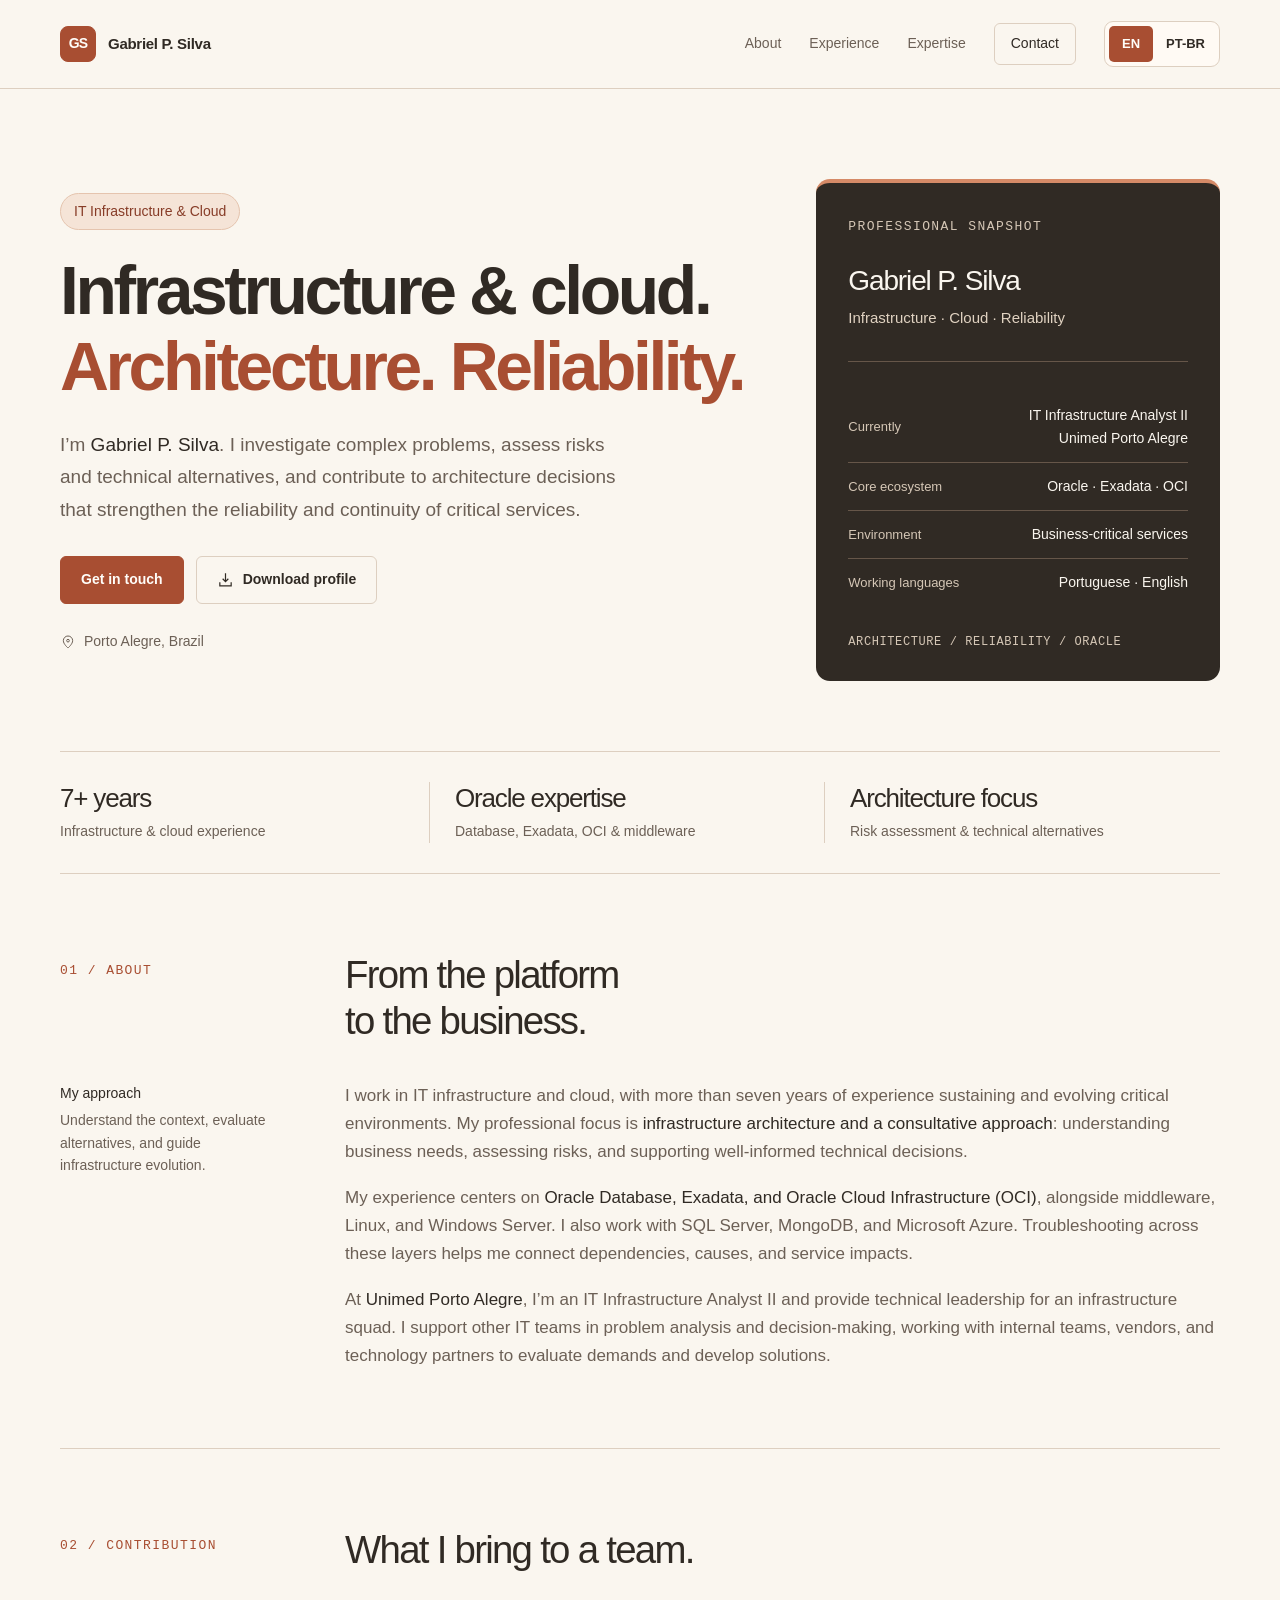
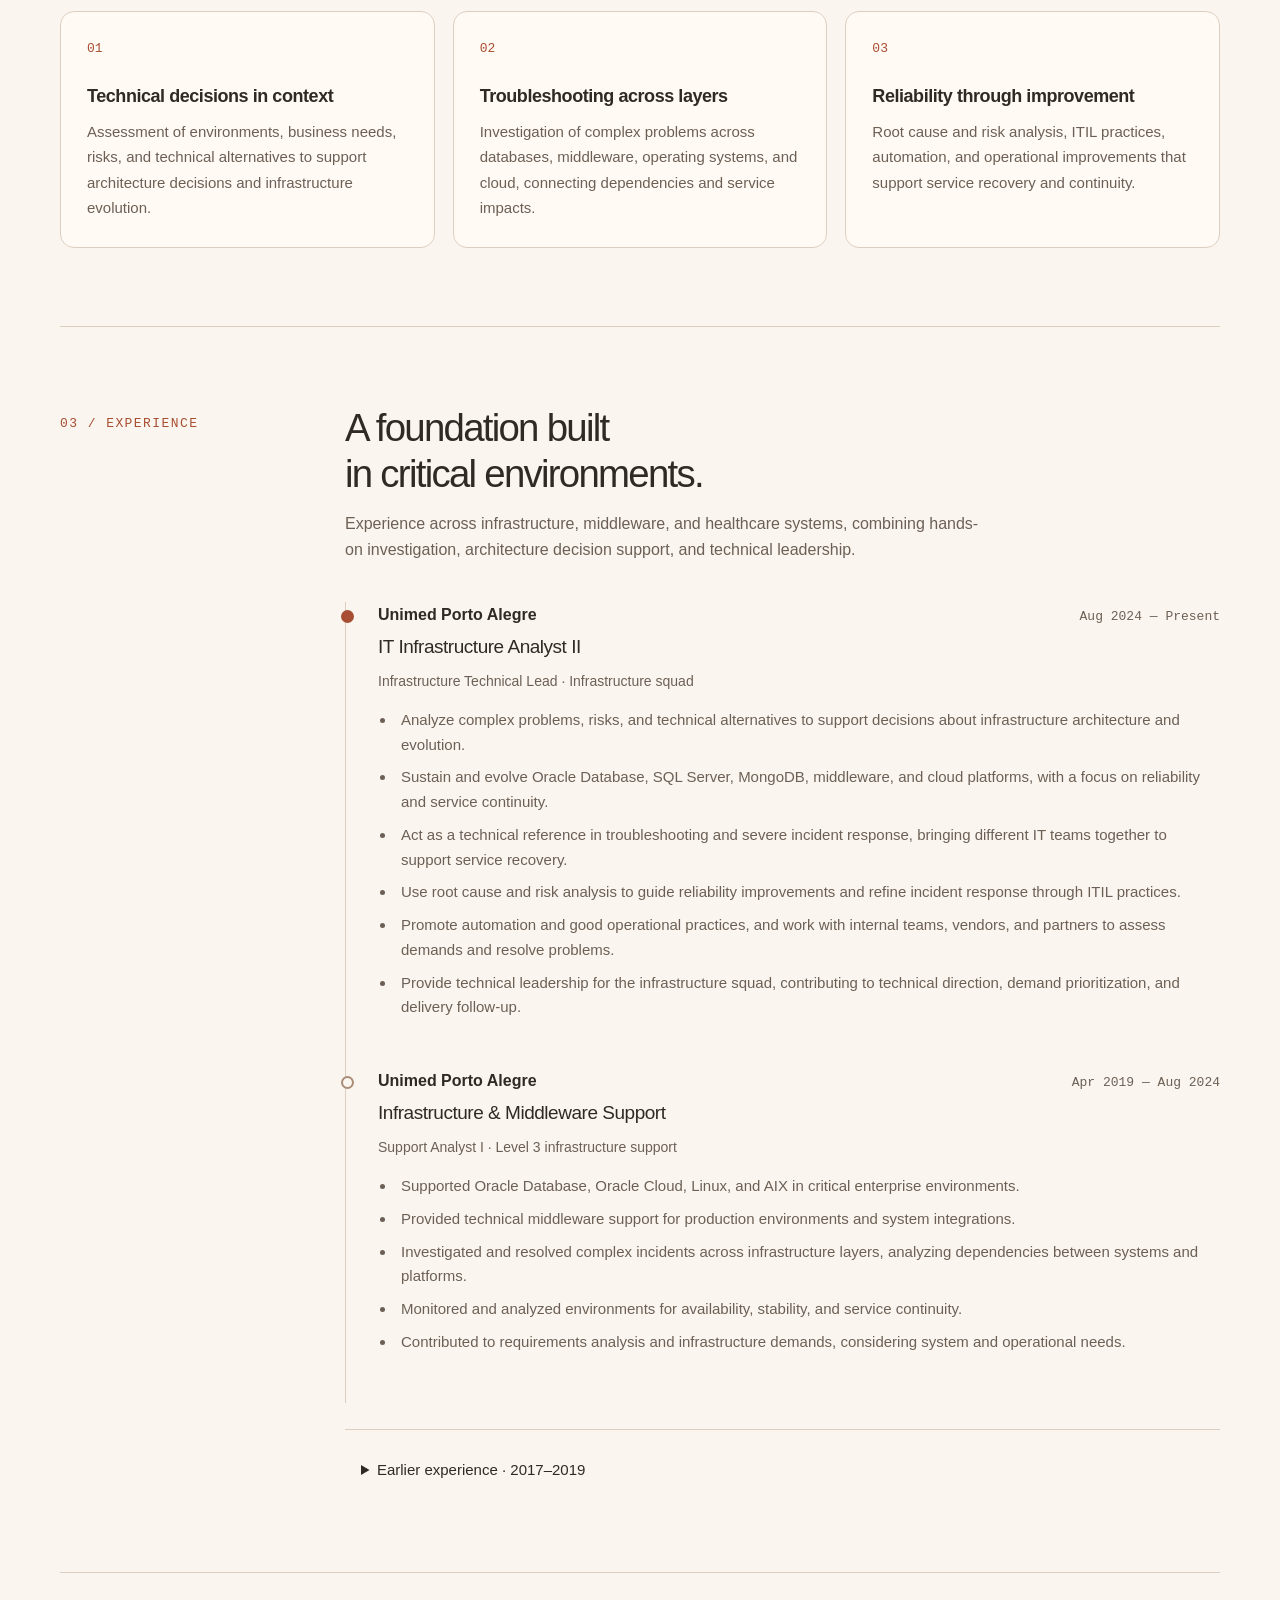
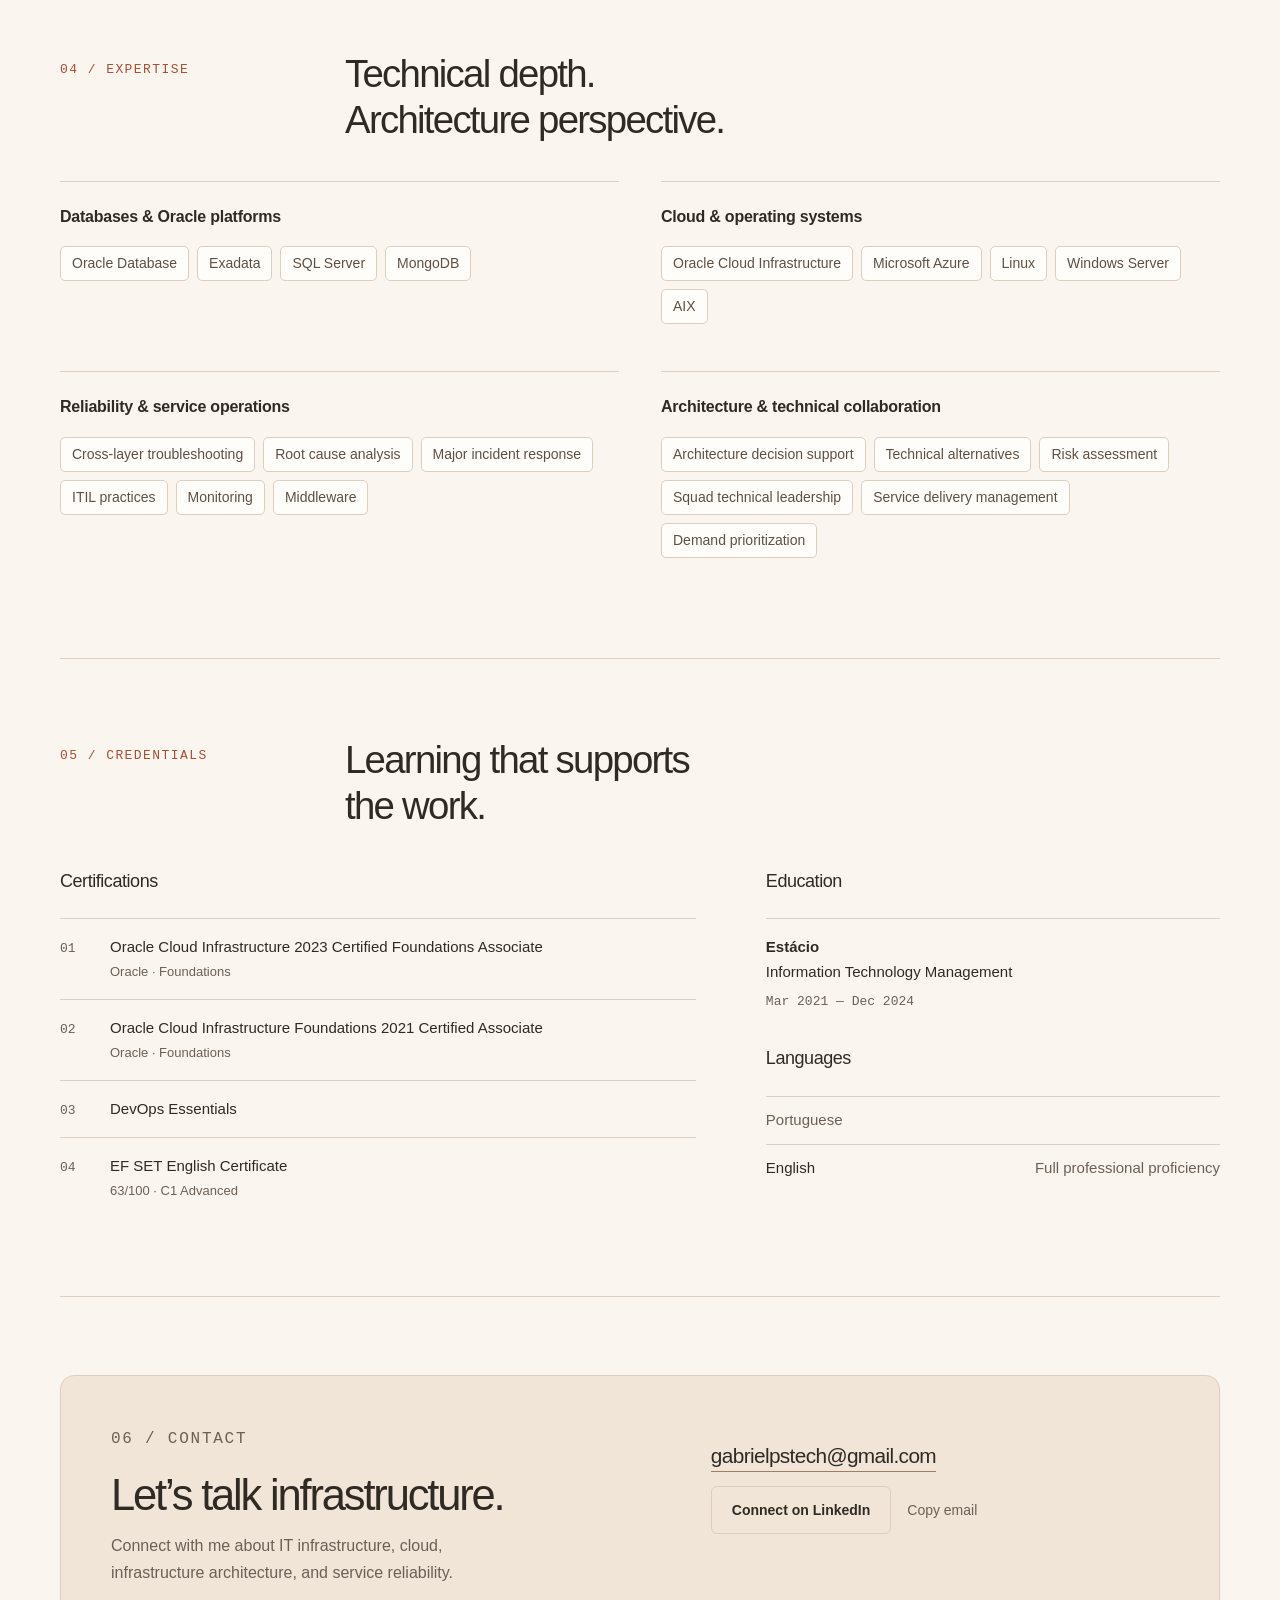
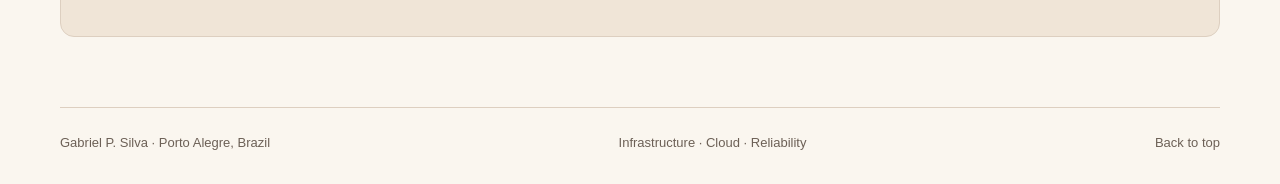
==== commit ffd743d9: "Update profile with infrastructure architecture focus and revised experience" ====
--- a/index.html
+++ b/index.html
@@ -3,11 +3,11 @@
 <head>
   <meta charset="utf-8">
   <meta name="viewport" content="width=device-width, initial-scale=1">
-  <title>Gabriel P. Silva | Infrastructure Technical Lead</title>
-  <meta name="description" content="Gabriel P. Silva: infrastructure technical leadership, Oracle Database, Exadata, OCI, and reliability for business-critical services. Based in Porto Alegre, Brazil.">
+  <title>Gabriel P. Silva | IT Infrastructure &amp; Cloud</title>
+  <meta name="description" content="IT infrastructure and cloud, with a focus on architecture, reliability, and Oracle Database, Exadata, and OCI. Technical analysis for critical environments.">
   <meta name="theme-color" content="#faf6ef">
   <meta property="og:title" content="Gabriel P. Silva | Infrastructure & Cloud">
-  <meta property="og:description" content="Technical leadership. Oracle expertise. Reliable infrastructure for critical services.">
+  <meta property="og:description" content="Infrastructure architecture, technical analysis, and service reliability. Oracle Database, Exadata, and OCI.">
   <meta property="og:type" content="website">
   <meta property="og:locale" content="en_US">
   <meta property="og:locale:alternate" content="pt_BR">
@@ -30,44 +30,44 @@
   <main id="main" class="container">
     <div class="hero">
       <div>
-        <span class="role">Infrastructure Technical Lead</span>
-        <h1>Reliable infrastructure.<br><span>Clear technical direction.</span></h1>
-        <p class="intro">I’m <strong>Gabriel P. Silva</strong>. I connect hands-on infrastructure expertise with technical leadership to support critical services, navigate complex incidents, and guide platform evolution.</p>
+        <span class="role">IT Infrastructure &amp; Cloud</span>
+        <h1>Infrastructure &amp; cloud.<br><span>Architecture. Reliability.</span></h1>
+        <p class="intro">I’m <strong>Gabriel P. Silva</strong>. I investigate complex problems, assess risks and technical alternatives, and contribute to architecture decisions that strengthen the reliability and continuity of critical services.</p>
         <div class="actions"><a class="button" href="mailto:gabrielpstech@gmail.com">Get in touch</a><a class="button secondary" href="gabriel-silva-profile.pdf" download="Gabriel-P-Silva-Profile.pdf"><svg viewBox="0 0 24 24" aria-hidden="true"><path d="M12 3v12m-4-4 4 4 4-4M4 16v5h16v-5"/></svg>Download profile</a></div>
         <p class="location"><svg viewBox="0 0 24 24" aria-hidden="true"><path d="M19 10c0 5-7 11-7 11S5 15 5 10a7 7 0 1 1 14 0Z"/><circle cx="12" cy="10" r="2"/></svg>Porto Alegre, Brazil</p>
       </div>
       <aside class="profile-card" aria-label="Professional snapshot">
         <p class="eyebrow">Professional snapshot</p><h2 class="card-name">Gabriel P. Silva</h2><p class="card-title">Infrastructure · Cloud · Reliability</p><hr class="card-rule">
-        <div class="focus-list"><div class="focus-row"><span>Currently</span><span>Technical Lead<br>Unimed Porto Alegre</span></div><div class="focus-row"><span>Core ecosystem</span><span>Oracle · Exadata · OCI</span></div><div class="focus-row"><span>Environment</span><span>Business-critical services</span></div><div class="focus-row"><span>Working languages</span><span>Portuguese · English</span></div></div>
-        <p class="card-footer">TECHNICAL DEPTH / SYSTEMS THINKING</p>
+        <div class="focus-list"><div class="focus-row"><span>Currently</span><span>IT Infrastructure Analyst II<br>Unimed Porto Alegre</span></div><div class="focus-row"><span>Core ecosystem</span><span>Oracle · Exadata · OCI</span></div><div class="focus-row"><span>Environment</span><span>Business-critical services</span></div><div class="focus-row"><span>Working languages</span><span>Portuguese · English</span></div></div>
+        <p class="card-footer">ARCHITECTURE / RELIABILITY / ORACLE</p>
       </aside>
     </div>
-    <div class="overview" aria-label="Key qualifications"><div class="overview-item"><h2>7+ years</h2><p>Infrastructure & cloud experience</p></div><div class="overview-item"><h2>Oracle expertise</h2><p>Database, Exadata, OCI & middleware</p></div><div class="overview-item"><h2>Technical leadership</h2><p>Squad direction & critical incident response</p></div></div>
+    <div class="overview" aria-label="Key qualifications"><div class="overview-item"><h2>7+ years</h2><p>Infrastructure & cloud experience</p></div><div class="overview-item"><h2>Oracle expertise</h2><p>Database, Exadata, OCI & middleware</p></div><div class="overview-item"><h2>Architecture focus</h2><p>Risk assessment &amp; technical alternatives</p></div></div>
     <section id="about" aria-labelledby="about-title">
       <div class="section-heading"><p class="eyebrow">01 / About</p><div><h2 id="about-title">From the platform<br>to the business.</h2></div></div>
-      <div class="about-content"><p class="side-note"><span>My approach</span>Technical depth with an end-to-end view of service delivery.</p><div><p>I’m a senior infrastructure and cloud professional with experience sustaining and evolving critical enterprise environments. At <strong>Unimed Porto Alegre</strong>, I provide technical leadership for an infrastructure squad, helping set direction, prioritize work, and coordinate delivery.</p><p>My strongest technical foundation is in the <strong>Oracle ecosystem</strong>, alongside Linux, Windows Server, SQL Server, MongoDB, and Microsoft Azure. I work across teams to assess risks, resolve complex problems, and translate business needs into infrastructure decisions.</p><p>I combine practical troubleshooting with a systems perspective: restore services when incidents happen, understand their causes, and guide improvements that strengthen reliability and continuity.</p></div></div>
+      <div class="about-content"><p class="side-note"><span>My approach</span>Understand the context, evaluate alternatives, and guide infrastructure evolution.</p><div><p>I work in IT infrastructure and cloud, with more than seven years of experience sustaining and evolving critical environments. My professional focus is <strong>infrastructure architecture and a consultative approach</strong>: understanding business needs, assessing risks, and supporting well-informed technical decisions.</p><p>My experience centers on <strong>Oracle Database, Exadata, and Oracle Cloud Infrastructure (OCI)</strong>, alongside middleware, Linux, and Windows Server. I also work with SQL Server, MongoDB, and Microsoft Azure. Troubleshooting across these layers helps me connect dependencies, causes, and service impacts.</p><p>At <strong>Unimed Porto Alegre</strong>, I’m an IT Infrastructure Analyst II and provide technical leadership for an infrastructure squad. I support other IT teams in problem analysis and decision-making, working with internal teams, vendors, and technology partners to evaluate demands and develop solutions.</p></div></div>
     </section>
     <section aria-labelledby="contribution-title">
       <div class="section-heading"><p class="eyebrow">02 / Contribution</p><div><h2 id="contribution-title">What I bring to a team.</h2></div></div>
-      <div class="strengths"><article class="strength"><span class="number">01</span><h3>Direction that connects teams</h3><p>Technical guidance, demand prioritization, and delivery coordination across internal teams, vendors, and technology partners.</p></article><article class="strength"><span class="number">02</span><h3>Clarity during critical incidents</h3><p>Major incident leadership, complex troubleshooting, risk assessment, and coordinated decisions to support service restoration.</p></article><article class="strength"><span class="number">03</span><h3>Platforms built for continuity</h3><p>Sustaining and evolving database, middleware, and cloud environments through automation, operational practices, and continuous improvement.</p></article></div>
+      <div class="strengths"><article class="strength"><span class="number">01</span><h3>Technical decisions in context</h3><p>Assessment of environments, business needs, risks, and technical alternatives to support architecture decisions and infrastructure evolution.</p></article><article class="strength"><span class="number">02</span><h3>Troubleshooting across layers</h3><p>Investigation of complex problems across databases, middleware, operating systems, and cloud, connecting dependencies and service impacts.</p></article><article class="strength"><span class="number">03</span><h3>Reliability through improvement</h3><p>Root cause and risk analysis, ITIL practices, automation, and operational improvements that support service recovery and continuity.</p></article></div>
     </section>
     <section id="experience" aria-labelledby="experience-title">
-      <div class="section-heading"><p class="eyebrow">03 / Experience</p><div><h2 id="experience-title">A foundation built<br>in critical environments.</h2><p>Progression from infrastructure support to technical leadership, with earlier experience in healthcare systems and technical support.</p></div></div>
+      <div class="section-heading"><p class="eyebrow">03 / Experience</p><div><h2 id="experience-title">A foundation built<br>in critical environments.</h2><p>Experience across infrastructure, middleware, and healthcare systems, combining hands-on investigation, architecture decision support, and technical leadership.</p></div></div>
       <div class="timeline">
-        <article class="job"><div class="job-top"><span class="company">Unimed Porto Alegre</span><span class="date">Aug 2024 — Present</span></div><h3>Infrastructure Technical Lead</h3><p class="official">IT Infrastructure Analyst II · Infrastructure squad</p><ul><li>Guide technical priorities and coordinate infrastructure delivery for critical, high-availability environments.</li><li>Lead troubleshooting during major incidents and align teams around service recovery decisions.</li><li>Sustain and evolve Oracle Database, SQL Server, MongoDB, middleware, and cloud platforms.</li><li>Improve incident management through ITIL practices, automation, and operational knowledge sharing.</li><li>Work with internal teams, suppliers, and partners to resolve complex issues and assess production risks.</li></ul></article>
-        <article class="job"><div class="job-top"><span class="company">Unimed Porto Alegre</span><span class="date">Apr 2019 — Aug 2024</span></div><h3>Infrastructure & Middleware Support</h3><p class="official">Support Analyst I · Level 3 infrastructure support</p><ul><li>Supported Oracle Database, Oracle Cloud, Linux, and AIX in critical enterprise environments.</li><li>Provided specialist middleware support for production systems and integrations.</li><li>Resolved complex infrastructure incidents and monitored service availability and stability.</li><li>Contributed to requirements analysis and troubleshooting across multiple infrastructure layers.</li></ul></article>
-        <details class="earlier"><summary>Earlier experience · 2017–2019</summary><div class="earlier-content"><article class="job"><div class="job-top"><span class="company">Unimed Porto Alegre</span><span class="date">Jun 2017 — Jan 2019</span></div><h3>IT Intern · Projects & Business</h3><p>Requirements gathering, business process analysis, and implementation of healthcare systems, including Tasy, HIS, and electronic health records.</p></article><article class="job"><div class="job-top"><span class="company">Dell</span><span class="date">Feb 2017 — Mar 2017</span></div><h3>Technical Support Intern</h3><p>Level 1 technical support, remote diagnostics by phone and chat, problem resolution, and escalation to specialist support teams.</p></article></div></details>
+        <article class="job"><div class="job-top"><span class="company">Unimed Porto Alegre</span><span class="date">Aug 2024 — Present</span></div><h3>IT Infrastructure Analyst II</h3><p class="official">Infrastructure Technical Lead · Infrastructure squad</p><ul><li>Analyze complex problems, risks, and technical alternatives to support decisions about infrastructure architecture and evolution.</li><li>Sustain and evolve Oracle Database, SQL Server, MongoDB, middleware, and cloud platforms, with a focus on reliability and service continuity.</li><li>Act as a technical reference in troubleshooting and severe incident response, bringing different IT teams together to support service recovery.</li><li>Use root cause and risk analysis to guide reliability improvements and refine incident response through ITIL practices.</li><li>Promote automation and good operational practices, and work with internal teams, vendors, and partners to assess demands and resolve problems.</li><li>Provide technical leadership for the infrastructure squad, contributing to technical direction, demand prioritization, and delivery follow-up.</li></ul></article>
+        <article class="job"><div class="job-top"><span class="company">Unimed Porto Alegre</span><span class="date">Apr 2019 — Aug 2024</span></div><h3>Infrastructure &amp; Middleware Support</h3><p class="official">Support Analyst I · Level 3 infrastructure support</p><ul><li>Supported Oracle Database, Oracle Cloud, Linux, and AIX in critical enterprise environments.</li><li>Provided technical middleware support for production environments and system integrations.</li><li>Investigated and resolved complex incidents across infrastructure layers, analyzing dependencies between systems and platforms.</li><li>Monitored and analyzed environments for availability, stability, and service continuity.</li><li>Contributed to requirements analysis and infrastructure demands, considering system and operational needs.</li></ul></article>
+        <details class="earlier"><summary>Earlier experience · 2017–2019</summary><div class="earlier-content"><article class="job"><div class="job-top"><span class="company">Unimed Porto Alegre</span><span class="date">Jun 2017 — Jan 2019</span></div><h3>IT Intern · Projects &amp; Business</h3><p>Supported requirements gathering, business process analysis, and healthcare system implementations, including Tasy, HIS, and electronic health records. Helped understand departmental needs and supported implementation initiatives.</p></article><article class="job"><div class="job-top"><span class="company">Dell</span><span class="date">Feb 2017 — Mar 2017</span></div><h3>Pro Support Intern</h3><p>Provided Level 1 technical support by phone and chat, including remote diagnostics and guidance on resolving IT problems. Escalated more complex cases to advanced support teams.</p></article></div></details>
       </div>
     </section>
     <section id="expertise" aria-labelledby="expertise-title">
-      <div class="section-heading"><p class="eyebrow">04 / Expertise</p><div><h2 id="expertise-title">Technical depth.<br>Operational perspective.</h2></div></div>
-      <div class="skills-grid"><div class="skill-group"><h3>Databases & Oracle platforms</h3><div class="tags"><span class="tag">Oracle Database</span><span class="tag">Exadata</span><span class="tag">SQL Server</span><span class="tag">MongoDB</span></div></div><div class="skill-group"><h3>Cloud & operating systems</h3><div class="tags"><span class="tag">Oracle Cloud Infrastructure</span><span class="tag">Microsoft Azure</span><span class="tag">Linux</span><span class="tag">Windows Server</span><span class="tag">AIX</span></div></div><div class="skill-group"><h3>Reliability & service operations</h3><div class="tags"><span class="tag">Major incident response</span><span class="tag">Complex troubleshooting</span><span class="tag">ITIL practices</span><span class="tag">Monitoring</span><span class="tag">Middleware</span></div></div><div class="skill-group"><h3>Technical leadership & delivery</h3><div class="tags"><span class="tag">Squad technical leadership</span><span class="tag">Service delivery management</span><span class="tag">Risk assessment</span><span class="tag">Prioritization</span><span class="tag">Continuous improvement</span></div></div></div>
+      <div class="section-heading"><p class="eyebrow">04 / Expertise</p><div><h2 id="expertise-title">Technical depth.<br>Architecture perspective.</h2></div></div>
+      <div class="skills-grid"><div class="skill-group"><h3>Databases &amp; Oracle platforms</h3><div class="tags"><span class="tag">Oracle Database</span><span class="tag">Exadata</span><span class="tag">SQL Server</span><span class="tag">MongoDB</span></div></div><div class="skill-group"><h3>Cloud &amp; operating systems</h3><div class="tags"><span class="tag">Oracle Cloud Infrastructure</span><span class="tag">Microsoft Azure</span><span class="tag">Linux</span><span class="tag">Windows Server</span><span class="tag">AIX</span></div></div><div class="skill-group"><h3>Reliability &amp; service operations</h3><div class="tags"><span class="tag">Cross-layer troubleshooting</span><span class="tag">Root cause analysis</span><span class="tag">Major incident response</span><span class="tag">ITIL practices</span><span class="tag">Monitoring</span><span class="tag">Middleware</span></div></div><div class="skill-group"><h3>Architecture &amp; technical collaboration</h3><div class="tags"><span class="tag">Architecture decision support</span><span class="tag">Technical alternatives</span><span class="tag">Risk assessment</span><span class="tag">Squad technical leadership</span><span class="tag">Service delivery management</span><span class="tag">Demand prioritization</span></div></div></div>
     </section>
     <section id="credentials" aria-labelledby="credentials-title">
       <div class="section-heading"><p class="eyebrow">05 / Credentials</p><div><h2 id="credentials-title">Learning that supports<br>the work.</h2></div></div>
       <div class="credentials"><div><h3>Certifications</h3><ol class="cert-list"><li><span class="cert-index">01</span><div class="cert-name">Oracle Cloud Infrastructure 2023 Certified Foundations Associate<span class="cert-meta">Oracle · Foundations</span></div></li><li><span class="cert-index">02</span><div class="cert-name">Oracle Cloud Infrastructure Foundations 2021 Certified Associate<span class="cert-meta">Oracle · Foundations</span></div></li><li><span class="cert-index">03</span><div class="cert-name">DevOps Essentials</div></li><li><span class="cert-index">04</span><div class="cert-name">EF SET English Certificate<span class="cert-meta">63/100 · C1 Advanced</span></div></li></ol></div><div><h3>Education</h3><div class="education"><p class="school">Estácio</p><p>Information Technology Management</p><span class="date">Mar 2021 — Dec 2024</span></div><h3>Languages</h3><div class="language-row"><span>Portuguese</span></div><div class="language-row"><span>English</span><span>Full professional proficiency</span></div></div></div>
     </section>
-    <section id="contact" aria-labelledby="contact-title"><div class="contact-panel"><div><p class="eyebrow" style="margin-bottom:18px">06 / Contact</p><h2 id="contact-title">Let’s talk infrastructure.</h2><p>Connect with me about infrastructure, cloud, reliability, and technical leadership roles.</p></div><div class="contact-options"><a class="email-link" href="mailto:gabrielpstech@gmail.com">gabrielpstech@gmail.com</a><div class="contact-tools"><a class="button secondary" href="https://www.linkedin.com/in/gabriel-p-s/" target="_blank" rel="noopener noreferrer">Connect on LinkedIn<span class="skip-label" style="position:absolute;width:1px;height:1px;overflow:hidden;clip-path:inset(50%)"> (opens in a new tab)</span></a><button class="copy-button" type="button" id="copy-email">Copy email</button></div><p class="copy-status" id="copy-status" role="status" aria-live="polite"></p></div></div></section>
+    <section id="contact" aria-labelledby="contact-title"><div class="contact-panel"><div><p class="eyebrow" style="margin-bottom:18px">06 / Contact</p><h2 id="contact-title">Let’s talk infrastructure.</h2><p>Connect with me about IT infrastructure, cloud, infrastructure architecture, and service reliability.</p></div><div class="contact-options"><a class="email-link" href="mailto:gabrielpstech@gmail.com">gabrielpstech@gmail.com</a><div class="contact-tools"><a class="button secondary" href="https://www.linkedin.com/in/gabriel-p-s/" target="_blank" rel="noopener noreferrer">Connect on LinkedIn<span class="skip-label" style="position:absolute;width:1px;height:1px;overflow:hidden;clip-path:inset(50%)"> (opens in a new tab)</span></a><button class="copy-button" type="button" id="copy-email">Copy email</button></div><p class="copy-status" id="copy-status" role="status" aria-live="polite"></p></div></div></section>
   </main>
   <footer class="container footer"><span>Gabriel P. Silva · Porto Alegre, Brazil</span><span>Infrastructure · Cloud · Reliability</span><a href="#main">Back to top</a></footer>
   <script src="script.js" defer></script>
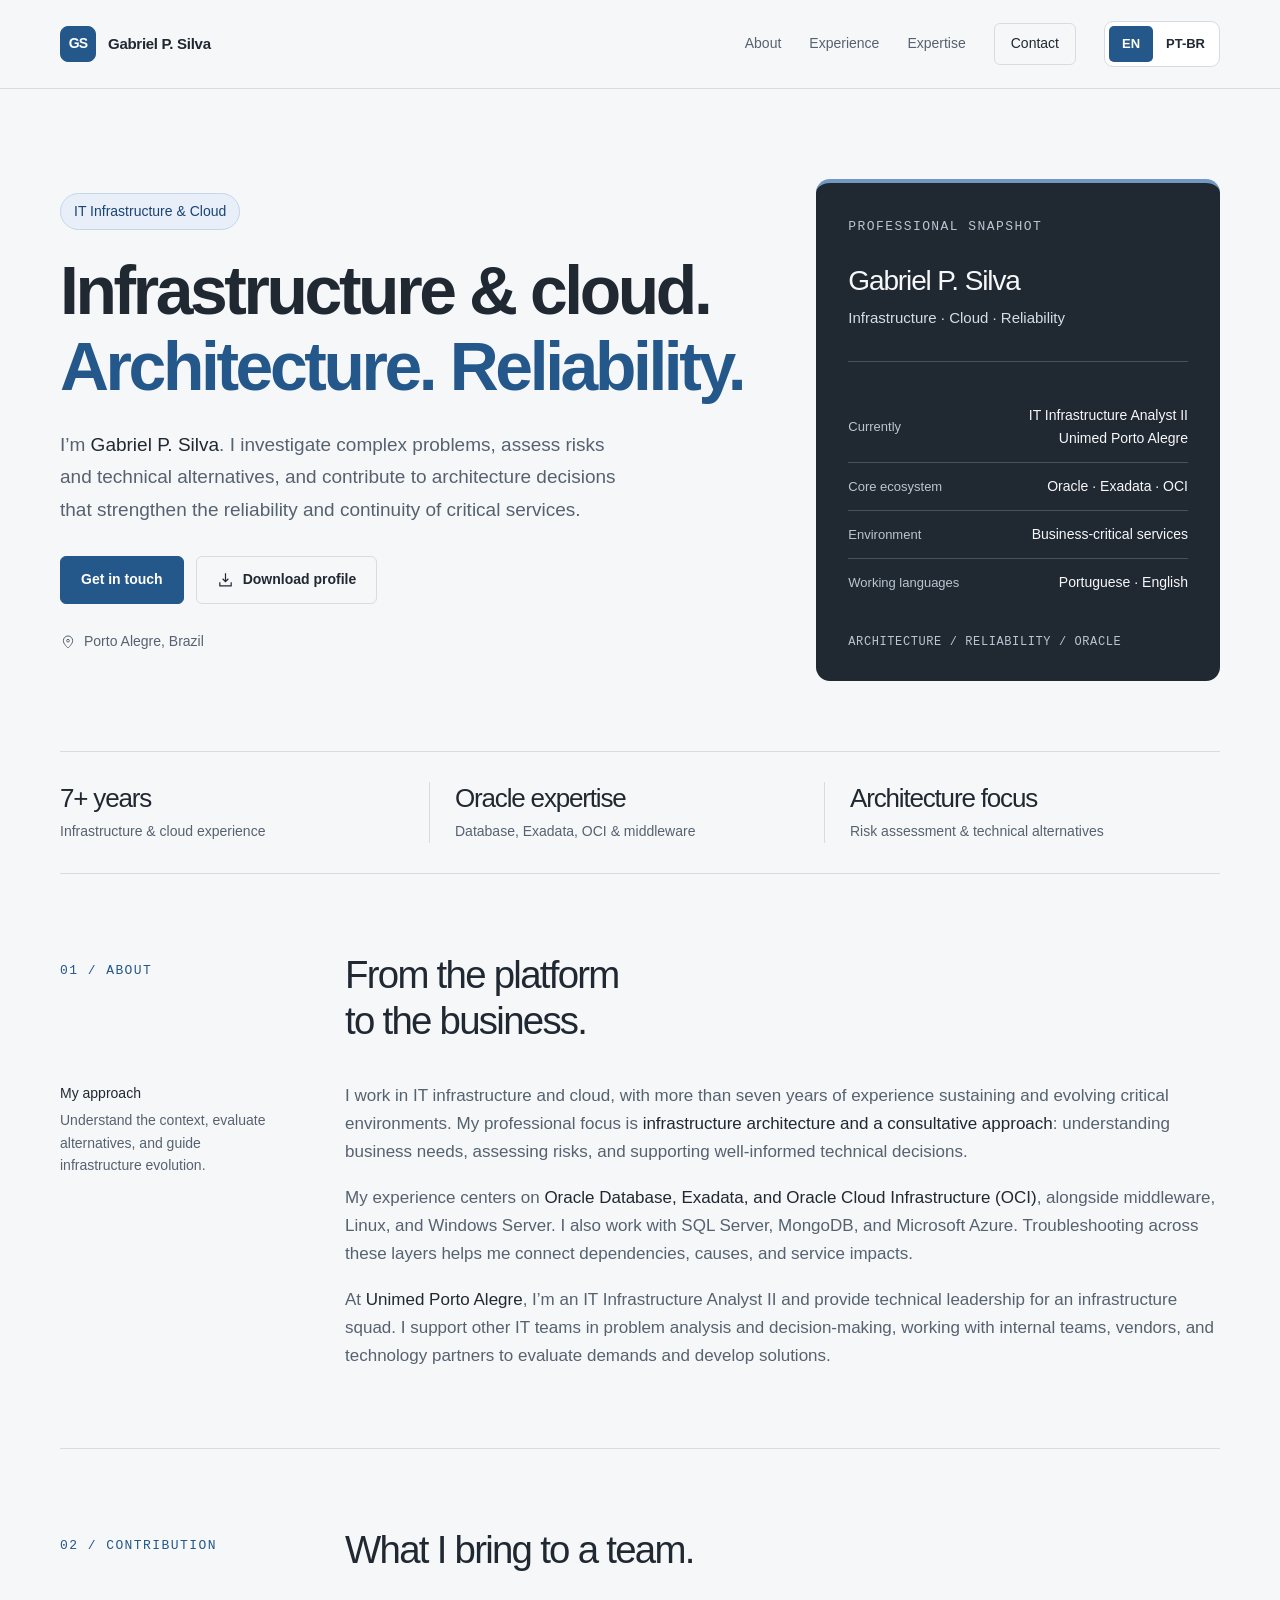
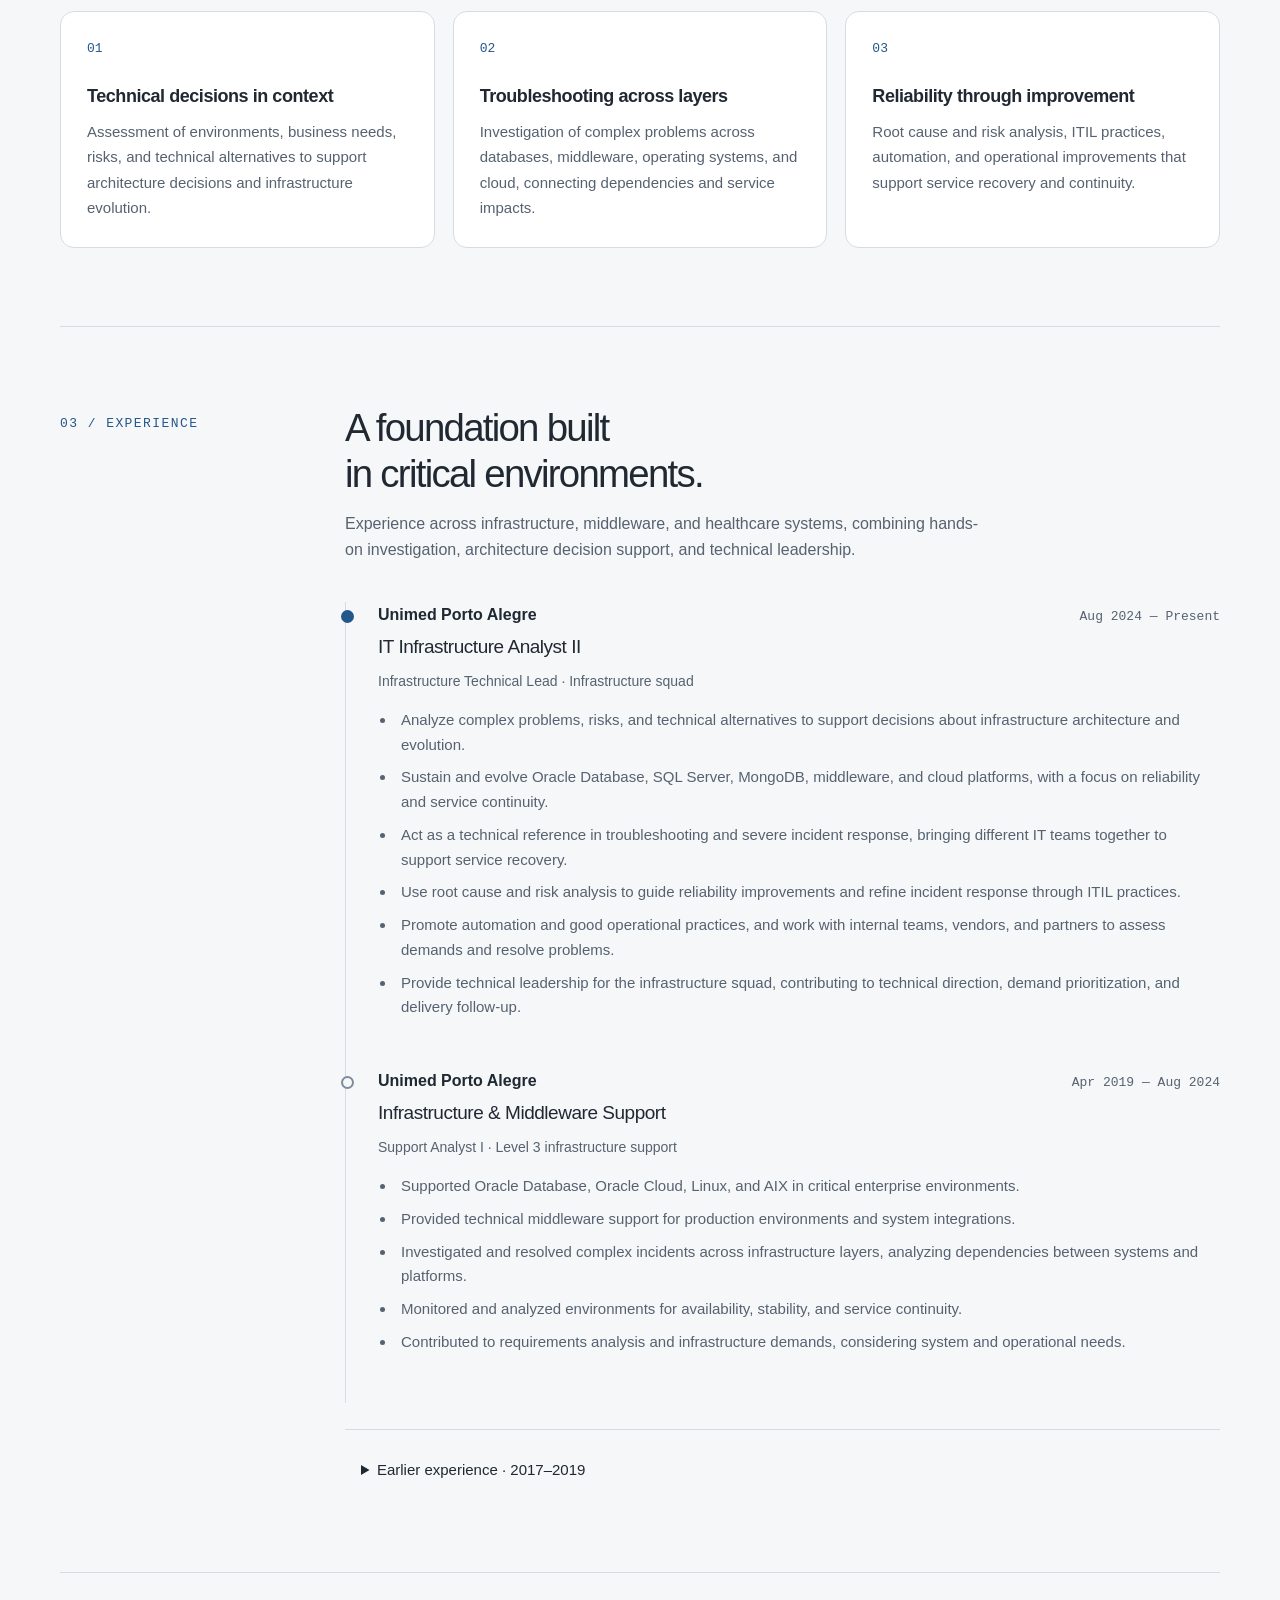
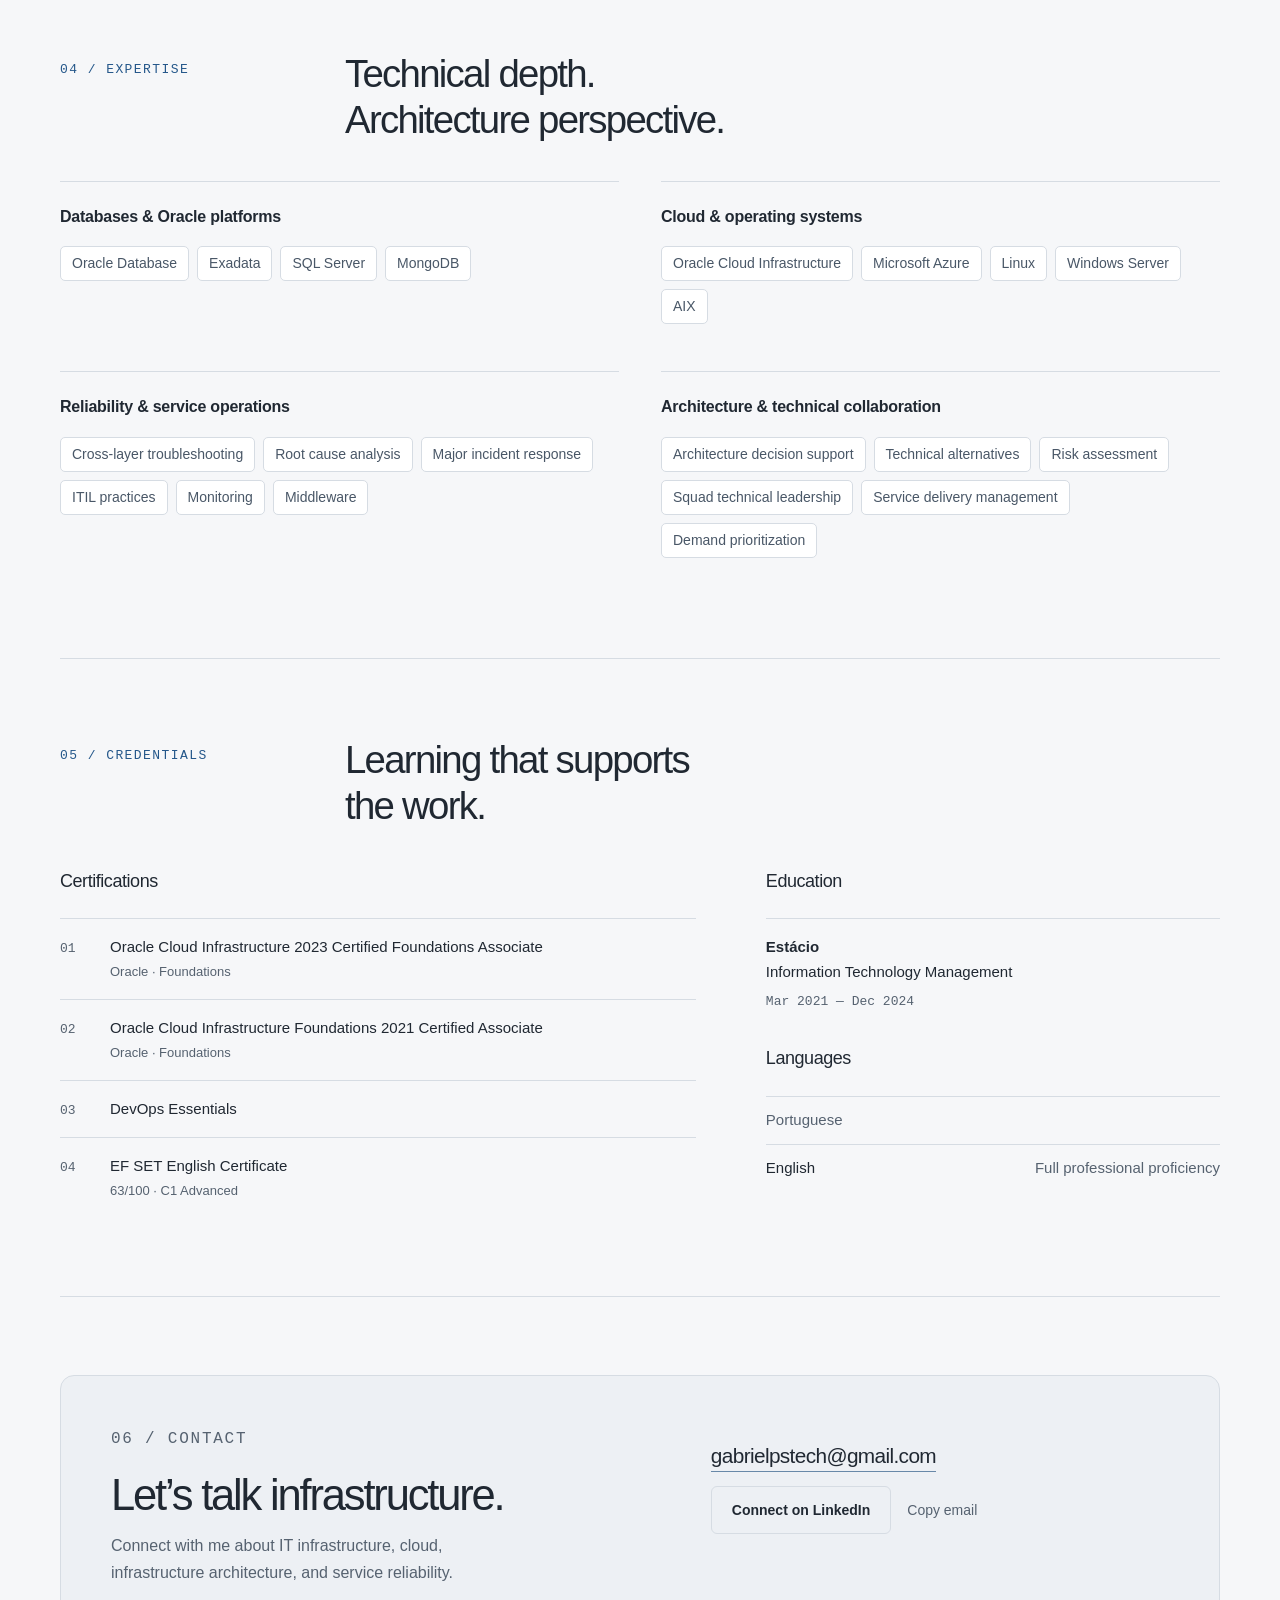
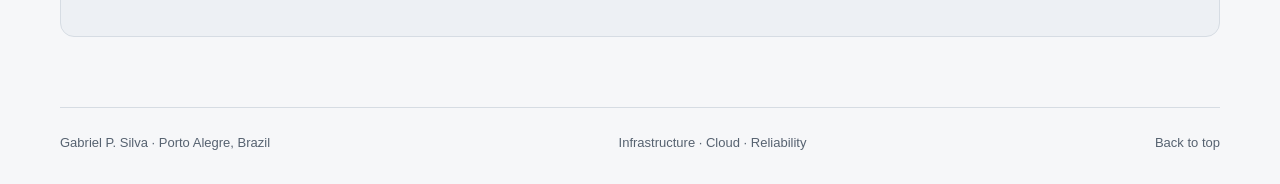
==== commit 56ffdbff: "Apply neutral gray and deep blue theme" ====
--- a/index.html
+++ b/index.html
@@ -5,7 +5,7 @@
   <meta name="viewport" content="width=device-width, initial-scale=1">
   <title>Gabriel P. Silva | IT Infrastructure &amp; Cloud</title>
   <meta name="description" content="IT infrastructure and cloud, with a focus on architecture, reliability, and Oracle Database, Exadata, and OCI. Technical analysis for critical environments.">
-  <meta name="theme-color" content="#faf6ef">
+  <meta name="theme-color" content="#f6f7f9">
   <meta property="og:title" content="Gabriel P. Silva | Infrastructure & Cloud">
   <meta property="og:description" content="Infrastructure architecture, technical analysis, and service reliability. Oracle Database, Exadata, and OCI.">
   <meta property="og:type" content="website">
@@ -16,7 +16,7 @@
   <link rel="alternate" hreflang="en" href="https://gabrielpstech.github.io/my-profile/">
   <link rel="alternate" hreflang="pt-BR" href="https://gabrielpstech.github.io/my-profile/pt-br.html">
   <link rel="alternate" hreflang="x-default" href="https://gabrielpstech.github.io/my-profile/">
-  <link rel="icon" type="image/svg+xml" href="data:image/svg+xml,%3Csvg xmlns='http://www.w3.org/2000/svg' viewBox='0 0 40 40'%3E%3Crect width='40' height='40' rx='9' fill='%23a84e32'/%3E%3Ctext x='20' y='26' text-anchor='middle' fill='%23faf6ef' font-family='Arial,sans-serif' font-size='20' font-weight='700'%3EG%3C/text%3E%3C/svg%3E">
+  <link rel="icon" type="image/svg+xml" href="data:image/svg+xml,%3Csvg xmlns='http://www.w3.org/2000/svg' viewBox='0 0 40 40'%3E%3Crect width='40' height='40' rx='9' fill='%2324578a'/%3E%3Ctext x='20' y='26' text-anchor='middle' fill='%23f6f7f9' font-family='Arial,sans-serif' font-size='20' font-weight='700'%3EG%3C/text%3E%3C/svg%3E">
   <link rel="stylesheet" href="styles.css">
 </head>
 <body>
--- a/styles.css
+++ b/styles.css
@@ -1,33 +1,33 @@
-:root{--paper:#faf6ef;--ink:#302a24;--muted:#6c6056;--line:#ddcfc0;--surface:#f0e5d7;--white:#fffdf9;--radius:14px;--accent:#a84e32;--accent-soft:#f5e4d7;--accent-hover:#873c27}
-    *{box-sizing:border-box}html{scroll-behavior:smooth;scroll-padding-top:100px}body{margin:0;background:var(--paper);color:var(--ink);font-family:Arial,Helvetica,sans-serif;font-size:1rem;line-height:1.65;-webkit-font-smoothing:antialiased}::selection{background:#efd1bd;color:#302a24}a{color:inherit;text-decoration:none}a:focus-visible,button:focus-visible,summary:focus-visible{outline:3px solid #a34b31;outline-offset:5px}button{font:inherit}button,a,summary{-webkit-tap-highlight-color:transparent}.container{width:min(1160px,calc(100% - 80px));margin-inline:auto}.skip{position:fixed;top:-80px;left:20px;background:var(--ink);color:white;padding:12px 20px;z-index:100}.skip:focus{top:12px}
-    header{position:sticky;top:0;z-index:20;background:rgba(250,246,239,.96);border-bottom:1px solid var(--line)}.nav{min-height:88px;display:flex;align-items:center;justify-content:space-between;gap:24px}.brand{display:flex;align-items:center;gap:12px;font-size:.94rem;font-weight:700;letter-spacing:-.02em}.monogram{display:grid;place-items:center;width:36px;height:36px;border:1px solid var(--ink);border-radius:8px;font-size:.875rem;letter-spacing:-.07em}.nav-links{display:flex;gap:28px;align-items:center;font-size:.875rem;color:var(--muted)}.nav-links a{padding:10px 0}.nav-links a:hover{color:var(--ink)}.nav-links .nav-contact{padding:8px 16px;border:1px solid var(--line);border-radius:6px;color:var(--ink)}
-    .eyebrow{font-family:Consolas,'Courier New',monospace;font-size:.8125rem;letter-spacing:.11em;text-transform:uppercase;color:var(--muted);margin:0 0 20px}.hero{padding:90px 0 70px;display:grid;grid-template-columns:minmax(0,1.7fr) minmax(270px,1fr);gap:70px;align-items:center}.role{display:inline-block;font-size:.875rem;color:var(--muted);border:1px solid var(--line);border-radius:30px;padding:6px 13px;margin-bottom:23px}.hero h1{font-size:clamp(3rem,5.3vw,4.8rem);line-height:1.06;letter-spacing:-.065em;font-weight:600;margin:0 0 24px}.hero h1 span{color:#a84e32}.intro{font-size:1.1875rem;line-height:1.7;max-width:580px;color:var(--muted);margin:0 0 30px}.intro strong{color:var(--ink);font-weight:500}.actions{display:flex;align-items:center;flex-wrap:wrap;gap:12px}.button{display:inline-flex;justify-content:center;align-items:center;gap:9px;min-height:48px;padding:10px 20px;border:1px solid var(--accent);border-radius:6px;background:var(--accent);color:var(--white);font-size:.875rem;font-weight:600;transition:background .15s,transform .15s;cursor:pointer}.button:hover{background:#873c27;transform:translateY(-1px)}.button.secondary{background:transparent;color:var(--ink);border-color:var(--line)}.button.secondary:hover{background:var(--surface)}.button svg{width:17px;height:17px;fill:none;stroke:currentColor;stroke-width:1.7}.location{font-size:.875rem;color:var(--muted);display:flex;align-items:center;gap:8px;margin-top:26px}.location svg{width:16px;height:16px;stroke:currentColor;fill:none;stroke-width:1.5}
-    .profile-card{background:var(--ink);color:var(--paper);border-radius:var(--radius);padding:33px 32px 28px;position:relative;overflow:hidden}.profile-card .eyebrow{color:#d5c7b6;margin-bottom:27px}.card-name{font-size:1.75rem;line-height:1.2;letter-spacing:-.04em;margin:0 0 8px;font-weight:500}.card-title{color:#e0d2c1;font-size:.9375rem;margin:0}.card-rule{border:0;border-top:1px solid #665649;margin:30px 0}.focus-list{display:grid;gap:0}.focus-row{display:flex;align-items:center;justify-content:space-between;padding:12px 0;border-bottom:1px solid #665649;gap:16px}.focus-row:last-child{border:0}.focus-row span:first-child{font-size:.8125rem;color:#d5c7b6}.focus-row span:last-child{font-size:.875rem;text-align:right}.card-footer{font-family:Consolas,'Courier New',monospace;color:#d5c7b6;font-size:.75rem;letter-spacing:.05em;margin:27px 0 0}
+:root{--paper:#f6f7f9;--ink:#202832;--muted:#566270;--line:#d6dce3;--surface:#edf0f4;--white:#ffffff;--radius:14px;--accent:#24578a;--accent-soft:#e8eff8;--accent-hover:#194474}
+    *{box-sizing:border-box}html{scroll-behavior:smooth;scroll-padding-top:100px}body{margin:0;background:var(--paper);color:var(--ink);font-family:Arial,Helvetica,sans-serif;font-size:1rem;line-height:1.65;-webkit-font-smoothing:antialiased}::selection{background:#d4e3f4;color:#202832}a{color:inherit;text-decoration:none}a:focus-visible,button:focus-visible,summary:focus-visible{outline:3px solid #24578a;outline-offset:5px}button{font:inherit}button,a,summary{-webkit-tap-highlight-color:transparent}.container{width:min(1160px,calc(100% - 80px));margin-inline:auto}.skip{position:fixed;top:-80px;left:20px;background:var(--ink);color:white;padding:12px 20px;z-index:100}.skip:focus{top:12px}
+    header{position:sticky;top:0;z-index:20;background:rgba(246,247,249,.96);border-bottom:1px solid var(--line)}.nav{min-height:88px;display:flex;align-items:center;justify-content:space-between;gap:24px}.brand{display:flex;align-items:center;gap:12px;font-size:.94rem;font-weight:700;letter-spacing:-.02em}.monogram{display:grid;place-items:center;width:36px;height:36px;border:1px solid var(--ink);border-radius:8px;font-size:.875rem;letter-spacing:-.07em}.nav-links{display:flex;gap:28px;align-items:center;font-size:.875rem;color:var(--muted)}.nav-links a{padding:10px 0}.nav-links a:hover{color:var(--ink)}.nav-links .nav-contact{padding:8px 16px;border:1px solid var(--line);border-radius:6px;color:var(--ink)}
+    .eyebrow{font-family:Consolas,'Courier New',monospace;font-size:.8125rem;letter-spacing:.11em;text-transform:uppercase;color:var(--muted);margin:0 0 20px}.hero{padding:90px 0 70px;display:grid;grid-template-columns:minmax(0,1.7fr) minmax(270px,1fr);gap:70px;align-items:center}.role{display:inline-block;font-size:.875rem;color:var(--muted);border:1px solid var(--line);border-radius:30px;padding:6px 13px;margin-bottom:23px}.hero h1{font-size:clamp(3rem,5.3vw,4.8rem);line-height:1.06;letter-spacing:-.065em;font-weight:600;margin:0 0 24px}.hero h1 span{color:#24578a}.intro{font-size:1.1875rem;line-height:1.7;max-width:580px;color:var(--muted);margin:0 0 30px}.intro strong{color:var(--ink);font-weight:500}.actions{display:flex;align-items:center;flex-wrap:wrap;gap:12px}.button{display:inline-flex;justify-content:center;align-items:center;gap:9px;min-height:48px;padding:10px 20px;border:1px solid var(--accent);border-radius:6px;background:var(--accent);color:var(--white);font-size:.875rem;font-weight:600;transition:background .15s,transform .15s;cursor:pointer}.button:hover{background:#194474;transform:translateY(-1px)}.button.secondary{background:transparent;color:var(--ink);border-color:var(--line)}.button.secondary:hover{background:var(--surface)}.button svg{width:17px;height:17px;fill:none;stroke:currentColor;stroke-width:1.7}.location{font-size:.875rem;color:var(--muted);display:flex;align-items:center;gap:8px;margin-top:26px}.location svg{width:16px;height:16px;stroke:currentColor;fill:none;stroke-width:1.5}
+    .profile-card{background:var(--ink);color:var(--paper);border-radius:var(--radius);padding:33px 32px 28px;position:relative;overflow:hidden}.profile-card .eyebrow{color:#bac5d2;margin-bottom:27px}.card-name{font-size:1.75rem;line-height:1.2;letter-spacing:-.04em;margin:0 0 8px;font-weight:500}.card-title{color:#d4dce5;font-size:.9375rem;margin:0}.card-rule{border:0;border-top:1px solid #445262;margin:30px 0}.focus-list{display:grid;gap:0}.focus-row{display:flex;align-items:center;justify-content:space-between;padding:12px 0;border-bottom:1px solid #445262;gap:16px}.focus-row:last-child{border:0}.focus-row span:first-child{font-size:.8125rem;color:#bac5d2}.focus-row span:last-child{font-size:.875rem;text-align:right}.card-footer{font-family:Consolas,'Courier New',monospace;color:#bac5d2;font-size:.75rem;letter-spacing:.05em;margin:27px 0 0}
     .overview{display:grid;grid-template-columns:repeat(3,1fr);border-top:1px solid var(--line);border-bottom:1px solid var(--line);padding:30px 0;gap:25px}.overview-item{padding-right:25px;border-right:1px solid var(--line)}.overview-item:last-child{border:0}.overview-item h2{font-size:1.625rem;letter-spacing:-.045em;font-weight:500;line-height:1.25;margin:0 0 5px}.overview-item p{font-size:.875rem;margin:0;color:var(--muted)}
     section{padding:78px 0;border-bottom:1px solid var(--line)}.section-heading{display:grid;grid-template-columns:240px 1fr;gap:45px;margin-bottom:38px}.section-heading .eyebrow{margin-top:8px}.section-heading h2{font-size:clamp(1.9rem,3vw,2.65rem);line-height:1.2;letter-spacing:-.045em;font-weight:500;margin:0}.section-heading p{color:var(--muted);max-width:650px;margin:14px 0 0}.about-content{display:grid;grid-template-columns:240px 1fr;gap:45px}.about-content p{font-size:1.0625rem;color:var(--muted);margin:0 0 18px}.about-content p:last-child{margin:0}.about-content strong{color:var(--ink);font-weight:500}.side-note{font-size:.875rem!important;line-height:1.6;max-width:210px}.side-note span{display:block;color:var(--ink);margin-bottom:5px}
     .strengths{display:grid;grid-template-columns:repeat(3,1fr);gap:18px}.strength{padding:26px;border:1px solid var(--line);border-radius:var(--radius)}.strength .number{font-family:Consolas,'Courier New',monospace;font-size:.8125rem;color:var(--muted);display:block;margin-bottom:24px}.strength h3{font-size:1.125rem;line-height:1.4;letter-spacing:-.025em;font-weight:600;margin:0 0 10px}.strength p{color:var(--muted);font-size:.9375rem;line-height:1.7;margin:0}
-    .timeline{margin-left:285px}.job{position:relative;border-left:1px solid var(--line);padding:0 0 40px 32px}.job:last-child{padding-bottom:0}.job::before{content:'';position:absolute;left:-5px;top:8px;height:9px;width:9px;border-radius:50%;background:var(--paper);border:2px solid #aa8c78}.job:first-child::before{background:var(--ink);border-color:var(--ink)}.job-top{display:flex;justify-content:space-between;align-items:baseline;gap:18px;flex-wrap:wrap;margin-bottom:5px}.company{font-weight:600;font-size:1rem}.date{font-family:Consolas,'Courier New',monospace;font-size:.8125rem;color:var(--muted)}.job h3{font-size:1.1875rem;font-weight:500;letter-spacing:-.025em;margin:0 0 8px;line-height:1.5}.job .official{font-size:.875rem;color:var(--muted);margin:0 0 15px}.job ul{padding-left:18px;color:var(--muted);font-size:.9375rem;margin:0}.job li{padding-left:5px;margin:8px 0}.job p{font-size:.9375rem;color:var(--muted);margin:0}.earlier{margin:26px 0 0 0;border-top:1px solid var(--line);padding-top:20px}.earlier summary{cursor:pointer;font-size:.9375rem;font-weight:500;min-height:44px;display:list-item;margin-left:16px;padding:8px 0}.earlier-content{padding-top:22px}.earlier-content .job{padding-bottom:24px}.earlier-content .job:last-child{padding-bottom:0}
-    .skills-grid{display:grid;grid-template-columns:repeat(2,1fr);gap:25px 42px}.skill-group{padding:22px 0;border-top:1px solid var(--line)}.skill-group h3{font-size:1rem;font-weight:600;margin:0 0 16px;letter-spacing:-.015em}.tags{display:flex;flex-wrap:wrap;gap:8px}.tag{border:1px solid var(--line);background:var(--white);padding:6px 11px;border-radius:5px;font-size:.875rem;color:#5d5046;line-height:1.5}.credentials{display:grid;grid-template-columns:1.4fr 1fr;gap:70px}.credentials h3{font-size:1.125rem;font-weight:500;letter-spacing:-.025em;margin:0 0 22px}.cert-list{list-style:none;padding:0;margin:0}.cert-list li{padding:16px 0;border-top:1px solid var(--line);display:grid;grid-template-columns:40px 1fr;gap:10px}.cert-index{font-family:Consolas,'Courier New',monospace;font-size:.8125rem;color:var(--muted);padding-top:3px}.cert-name{font-size:.9375rem;line-height:1.6}.cert-meta{display:block;font-size:.8125rem;color:var(--muted);margin-top:3px}.education{border-top:1px solid var(--line);padding-top:16px;margin-bottom:32px}.education p{margin:0;font-size:.9375rem}.education .school{font-weight:600}.education .date{display:block;margin-top:6px}.language-row{display:flex;justify-content:space-between;gap:20px;padding:11px 0;border-top:1px solid var(--line);font-size:.9375rem}.language-row span:last-child{color:var(--muted);text-align:right}
-    #contact{border:0;padding-bottom:70px}.contact-panel{padding:50px;background:var(--surface);border:1px solid var(--line);border-radius:var(--radius);display:grid;grid-template-columns:1.2fr 1fr;gap:50px;align-items:center}.contact-panel h2{font-size:clamp(2rem,3.4vw,3rem);line-height:1.12;letter-spacing:-.05em;font-weight:500;margin:0 0 14px}.contact-panel p{color:var(--muted);font-size:1rem;margin:0;max-width:400px}.contact-options{display:flex;flex-direction:column;gap:14px;align-items:flex-start}.email-link{font-size:clamp(1rem,2vw,1.3rem);letter-spacing:-.03em;border-bottom:1px solid #a17b63;line-height:1.5;overflow-wrap:anywhere}.email-link:hover{border-color:var(--ink)}.contact-tools{display:flex;align-items:center;gap:16px;flex-wrap:wrap}.copy-button{background:transparent;border:0;padding:10px 0;font-size:.875rem;color:var(--muted);cursor:pointer;min-height:44px}.copy-button:hover{color:var(--ink)}.copy-status{font-size:.8125rem;color:var(--muted);min-height:1.5em;margin:0!important}.footer{padding:24px 0 30px;border-top:1px solid var(--line);display:flex;justify-content:space-between;gap:20px;color:var(--muted);font-size:.8125rem}.footer a:hover{color:var(--ink)}
+    .timeline{margin-left:285px}.job{position:relative;border-left:1px solid var(--line);padding:0 0 40px 32px}.job:last-child{padding-bottom:0}.job::before{content:'';position:absolute;left:-5px;top:8px;height:9px;width:9px;border-radius:50%;background:var(--paper);border:2px solid #7d8c9c}.job:first-child::before{background:var(--ink);border-color:var(--ink)}.job-top{display:flex;justify-content:space-between;align-items:baseline;gap:18px;flex-wrap:wrap;margin-bottom:5px}.company{font-weight:600;font-size:1rem}.date{font-family:Consolas,'Courier New',monospace;font-size:.8125rem;color:var(--muted)}.job h3{font-size:1.1875rem;font-weight:500;letter-spacing:-.025em;margin:0 0 8px;line-height:1.5}.job .official{font-size:.875rem;color:var(--muted);margin:0 0 15px}.job ul{padding-left:18px;color:var(--muted);font-size:.9375rem;margin:0}.job li{padding-left:5px;margin:8px 0}.job p{font-size:.9375rem;color:var(--muted);margin:0}.earlier{margin:26px 0 0 0;border-top:1px solid var(--line);padding-top:20px}.earlier summary{cursor:pointer;font-size:.9375rem;font-weight:500;min-height:44px;display:list-item;margin-left:16px;padding:8px 0}.earlier-content{padding-top:22px}.earlier-content .job{padding-bottom:24px}.earlier-content .job:last-child{padding-bottom:0}
+    .skills-grid{display:grid;grid-template-columns:repeat(2,1fr);gap:25px 42px}.skill-group{padding:22px 0;border-top:1px solid var(--line)}.skill-group h3{font-size:1rem;font-weight:600;margin:0 0 16px;letter-spacing:-.015em}.tags{display:flex;flex-wrap:wrap;gap:8px}.tag{border:1px solid var(--line);background:var(--white);padding:6px 11px;border-radius:5px;font-size:.875rem;color:#495767;line-height:1.5}.credentials{display:grid;grid-template-columns:1.4fr 1fr;gap:70px}.credentials h3{font-size:1.125rem;font-weight:500;letter-spacing:-.025em;margin:0 0 22px}.cert-list{list-style:none;padding:0;margin:0}.cert-list li{padding:16px 0;border-top:1px solid var(--line);display:grid;grid-template-columns:40px 1fr;gap:10px}.cert-index{font-family:Consolas,'Courier New',monospace;font-size:.8125rem;color:var(--muted);padding-top:3px}.cert-name{font-size:.9375rem;line-height:1.6}.cert-meta{display:block;font-size:.8125rem;color:var(--muted);margin-top:3px}.education{border-top:1px solid var(--line);padding-top:16px;margin-bottom:32px}.education p{margin:0;font-size:.9375rem}.education .school{font-weight:600}.education .date{display:block;margin-top:6px}.language-row{display:flex;justify-content:space-between;gap:20px;padding:11px 0;border-top:1px solid var(--line);font-size:.9375rem}.language-row span:last-child{color:var(--muted);text-align:right}
+    #contact{border:0;padding-bottom:70px}.contact-panel{padding:50px;background:var(--surface);border:1px solid var(--line);border-radius:var(--radius);display:grid;grid-template-columns:1.2fr 1fr;gap:50px;align-items:center}.contact-panel h2{font-size:clamp(2rem,3.4vw,3rem);line-height:1.12;letter-spacing:-.05em;font-weight:500;margin:0 0 14px}.contact-panel p{color:var(--muted);font-size:1rem;margin:0;max-width:400px}.contact-options{display:flex;flex-direction:column;gap:14px;align-items:flex-start}.email-link{font-size:clamp(1rem,2vw,1.3rem);letter-spacing:-.03em;border-bottom:1px solid #6888a8;line-height:1.5;overflow-wrap:anywhere}.email-link:hover{border-color:var(--ink)}.contact-tools{display:flex;align-items:center;gap:16px;flex-wrap:wrap}.copy-button{background:transparent;border:0;padding:10px 0;font-size:.875rem;color:var(--muted);cursor:pointer;min-height:44px}.copy-button:hover{color:var(--ink)}.copy-status{font-size:.8125rem;color:var(--muted);min-height:1.5em;margin:0!important}.footer{padding:24px 0 30px;border-top:1px solid var(--line);display:flex;justify-content:space-between;gap:20px;color:var(--muted);font-size:.8125rem}.footer a:hover{color:var(--ink)}
     @media(min-width:1500px){.hero{padding-top:110px;padding-bottom:90px}}
     @media(max-width:900px){.container{width:calc(100% - 48px)}.hero{gap:32px;padding:60px 0}.hero h1{font-size:3.4rem}.profile-card{padding:27px 24px}.section-heading,.about-content{grid-template-columns:170px 1fr;gap:28px}.timeline{margin-left:198px}.strengths{gap:12px}.strength{padding:20px}.credentials{gap:35px}.contact-panel{padding:35px;gap:30px}}
     @media(max-width:680px){html{scroll-padding-top:100px}.container{width:calc(100% - 40px)}.nav{min-height:76px;gap:12px}.brand{font-size:.875rem}.nav-links{gap:14px}.nav-links a{font-size:.8125rem}.nav-links .desktop-link{display:none}.nav-links .nav-contact{padding:8px 12px}.hero{grid-template-columns:1fr;gap:36px;padding:45px 0 38px}.hero h1{font-size:clamp(2.8rem,10vw,4rem)}.intro{font-size:1.0625rem}.profile-card{padding:28px}.profile-card .eyebrow{margin-bottom:20px}.overview{grid-template-columns:1fr;gap:20px;padding:24px 0}.overview-item{border-right:0;border-bottom:1px solid var(--line);padding:0 0 18px}.overview-item:last-child{padding-bottom:0}.overview-item h2{font-size:1.375rem}.overview-item p{font-size:.875rem}section{padding:50px 0}.section-heading,.about-content{grid-template-columns:1fr;gap:10px}.section-heading{margin-bottom:26px}.section-heading .eyebrow{margin:0 0 9px}.side-note{max-width:none;margin-bottom:12px!important}.side-note span{display:inline;margin-right:5px}.strengths{grid-template-columns:1fr;gap:14px}.strength{padding:24px}.strength .number{margin-bottom:14px}.timeline{margin-left:5px}.job{padding-left:23px}.job-top{gap:4px}.skills-grid{grid-template-columns:1fr;gap:6px}.credentials{grid-template-columns:1fr;gap:32px}.contact-panel{grid-template-columns:1fr;padding:28px;gap:28px}.contact-panel h2{font-size:2.2rem}.footer{flex-direction:column;gap:7px}#contact{padding-bottom:45px}}
     @media(prefers-reduced-motion:reduce){html{scroll-behavior:auto}*{transition:none!important}}
-    @media print{header,.actions,.contact-tools,.copy-status,.skip{display:none!important}body{background:#fffdf9;font-size:11pt}.container{width:100%}.hero{padding:20px 0;gap:25px}.hero h1{font-size:34pt}.profile-card{color:#222;background:#eee;print-color-adjust:exact}.profile-card .eyebrow,.card-title,.focus-row span:first-child,.card-footer{color:#555}.overview{padding:18px 0}section{padding:25px 0}.section-heading,.about-content{grid-template-columns:130px 1fr;gap:20px}.timeline{margin-left:150px}.job,.strength,.cert-list li{break-inside:avoid}.contact-panel{padding:20px}.earlier-content{display:block}.footer{padding:15px 0}}
-/* Warm natural palette; restrained accents and accessible contrast. */
+    @media print{header,.actions,.contact-tools,.copy-status,.skip{display:none!important}body{background:#ffffff;font-size:11pt}.container{width:100%}.hero{padding:20px 0;gap:25px}.hero h1{font-size:34pt}.profile-card{color:#222;background:#eee;print-color-adjust:exact}.profile-card .eyebrow,.card-title,.focus-row span:first-child,.card-footer{color:#555}.overview{padding:18px 0}section{padding:25px 0}.section-heading,.about-content{grid-template-columns:130px 1fr;gap:20px}.timeline{margin-left:150px}.job,.strength,.cert-list li{break-inside:avoid}.contact-panel{padding:20px}.earlier-content{display:block}.footer{padding:15px 0}}
+/* Neutral gray and deep blue palette; restrained accents and accessible contrast. */
 .monogram{background:var(--accent);border-color:var(--accent);color:var(--white)}
-.role{background:var(--accent-soft);color:#873c27;border-color:#e5c4ae}
+.role{background:var(--accent-soft);color:#194474;border-color:#c5d6e8}
 .hero h1{letter-spacing:-.05em;line-height:1.12}
 .hero h1 span{color:var(--accent)}
 .section-heading .eyebrow,.strength .number{color:var(--accent)}
-.profile-card{border-top:4px solid #d58a67}
-.strength{background:#fffaf4}
+.profile-card{border-top:4px solid #7199c2}
+.strength{background:#ffffff}
 .job:first-child::before{background:var(--accent);border-color:var(--accent)}
-.language-switch{display:flex;align-items:center;gap:3px;padding:4px;border:1px solid var(--line);border-radius:9px;background:#fffaf4;flex-shrink:0}
+.language-switch{display:flex;align-items:center;gap:3px;padding:4px;border:1px solid var(--line);border-radius:9px;background:#ffffff;flex-shrink:0}
 .language-current,.nav-links .language-link{display:inline-flex;align-items:center;justify-content:center;min-height:36px;min-width:44px;padding:5px 10px;font-size:.8125rem;line-height:1.3;font-weight:600;border-radius:5px}
 .language-current{color:var(--white);background:var(--accent)}
 .nav-links .language-link{color:var(--ink)}
-.nav-links .language-link:hover{background:var(--accent-soft);color:#873c27}
+.nav-links .language-link:hover{background:var(--accent-soft);color:#194474}
 @media(max-width:900px){.nav-links{gap:16px}}
 @media(max-width:680px){.nav{padding-block:14px;flex-wrap:wrap;gap:10px}.nav-links{width:100%;justify-content:space-between;gap:10px}.nav-links .nav-contact{margin-left:auto}.language-switch{margin-left:3px}html{scroll-padding-top:145px}.hero h1{font-size:clamp(2.65rem,9.8vw,4rem)}}
 @media print{.strength{background:white}.profile-card{border-top-color:var(--accent)}}
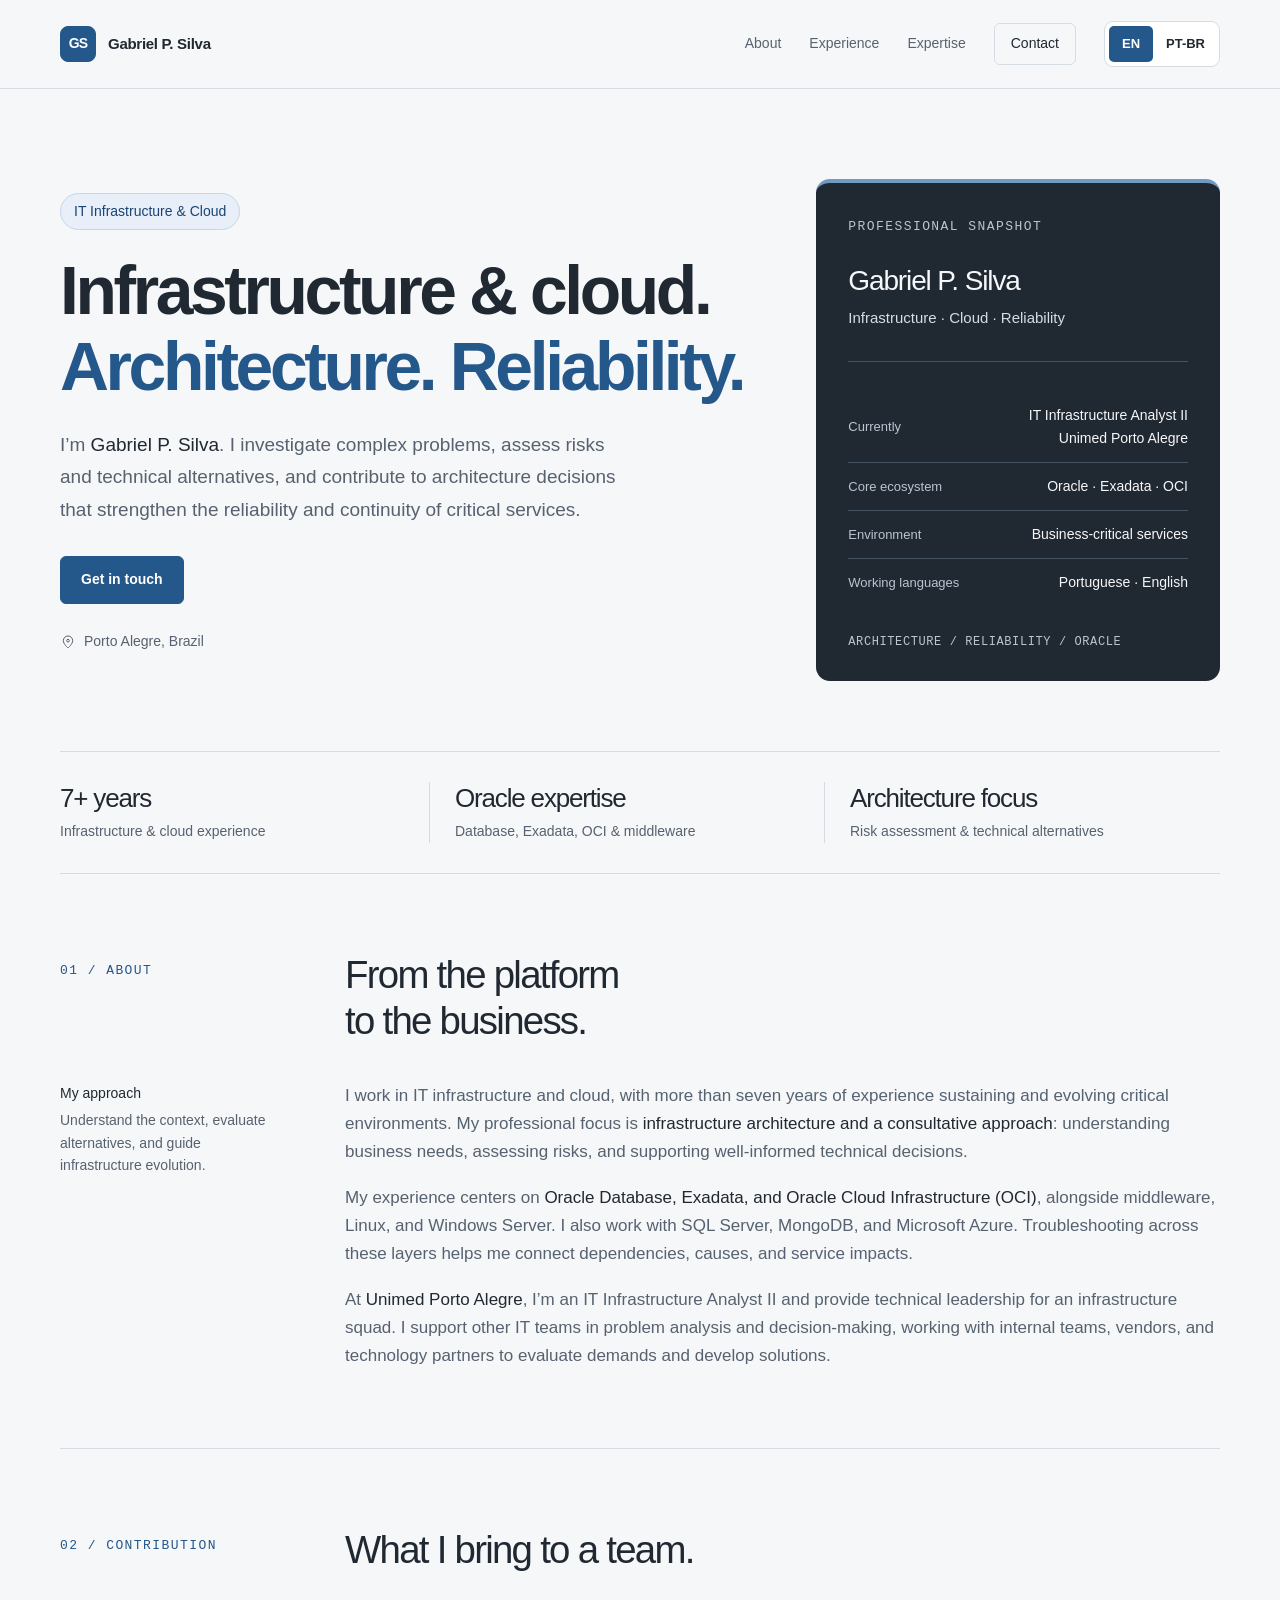
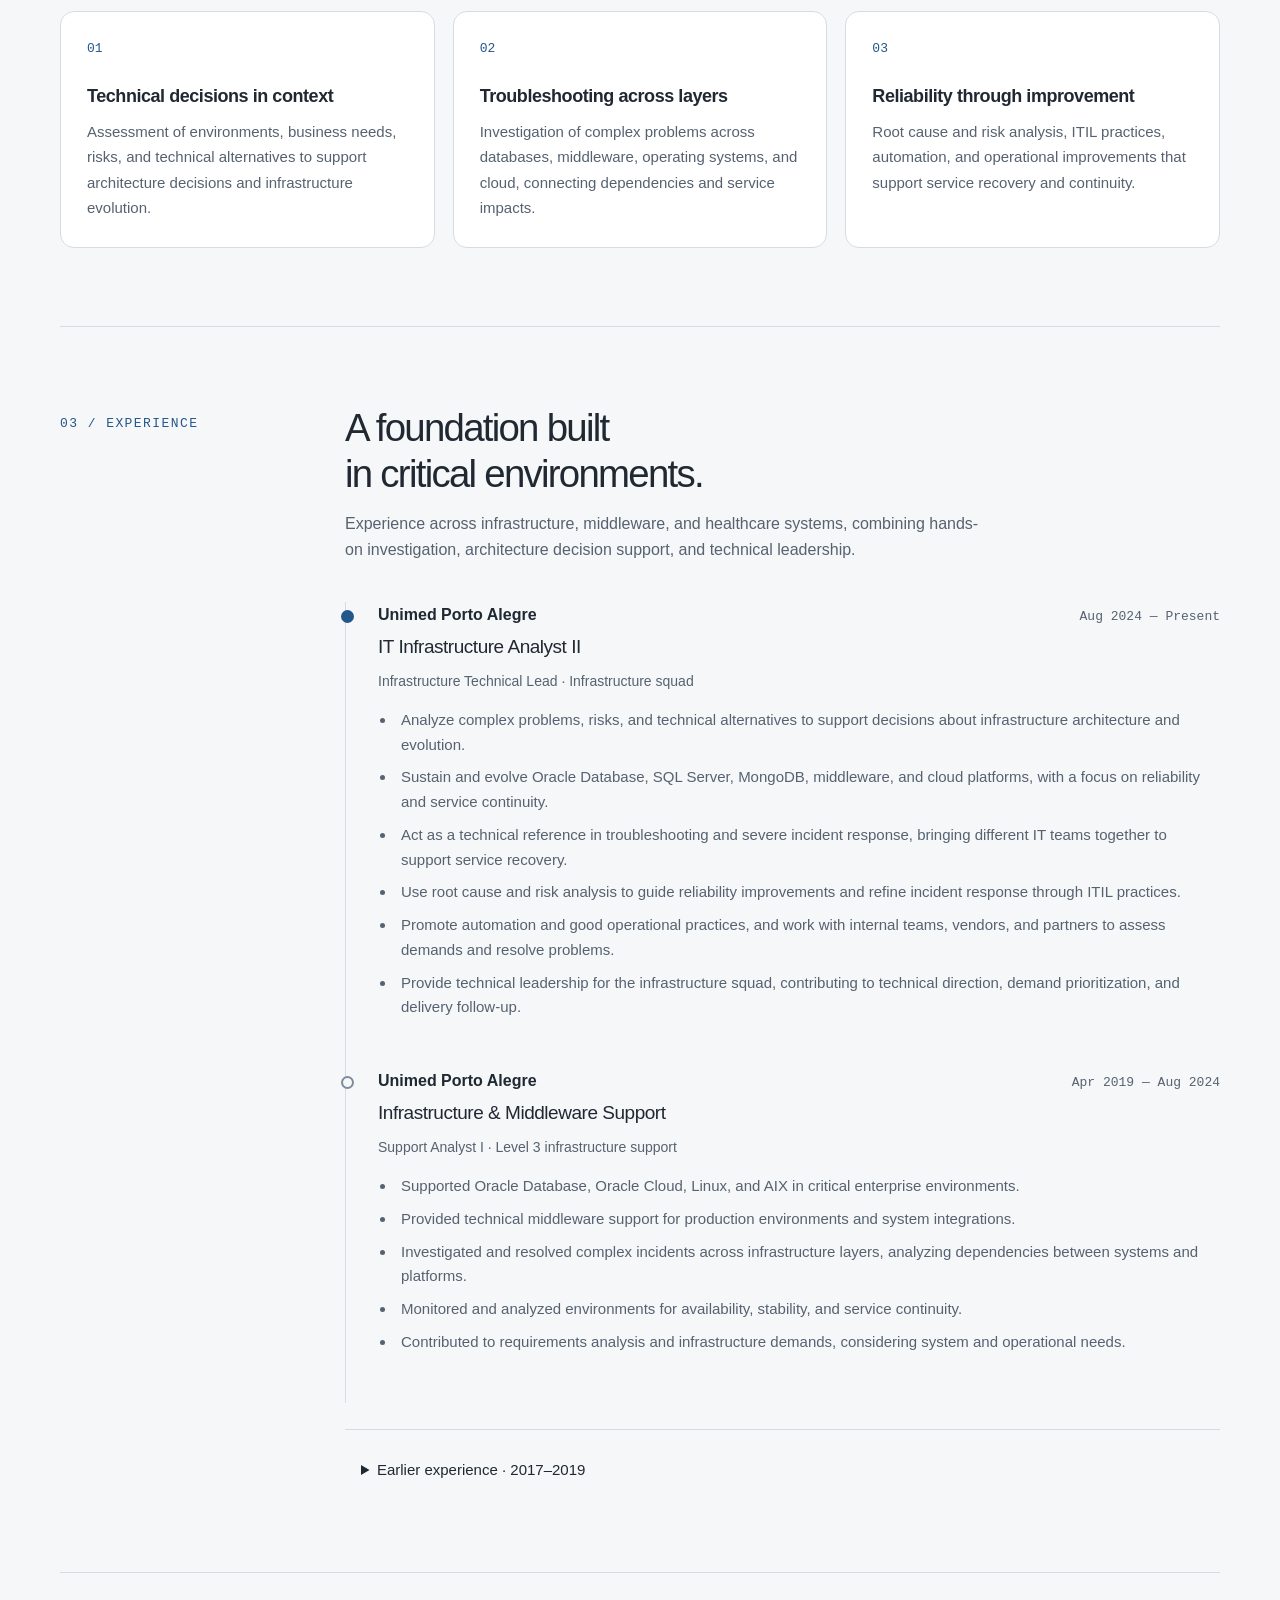
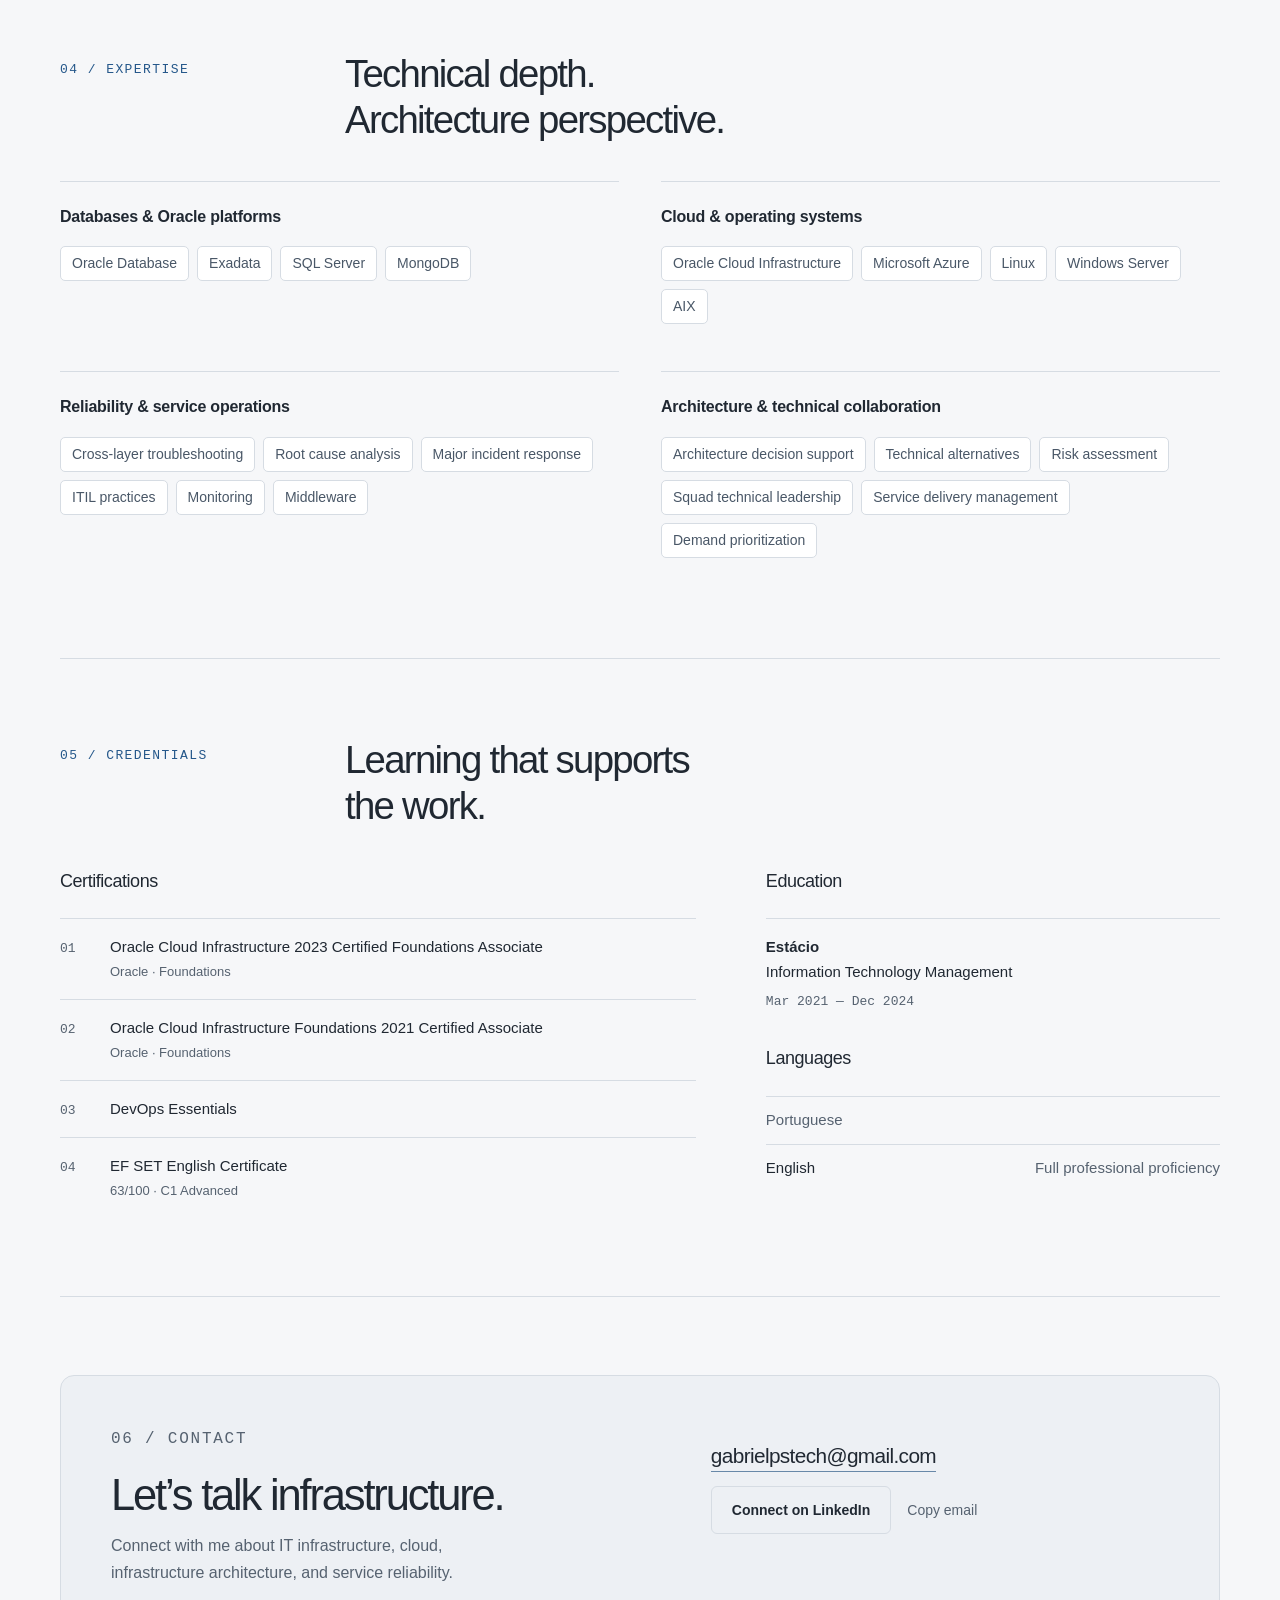
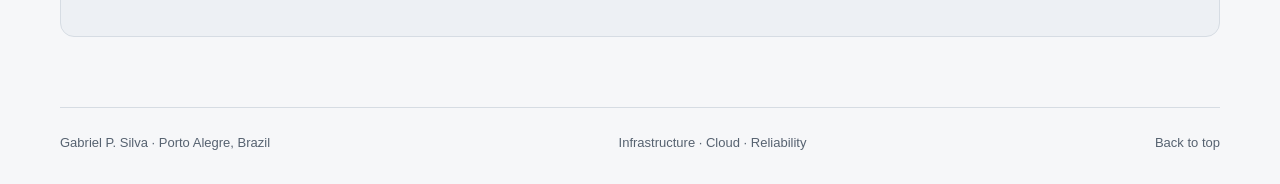
==== commit 48f0705c: "Remove LinkedIn PDF download from public page" ====
--- a/index.html
+++ b/index.html
@@ -33,7 +33,7 @@
         <span class="role">IT Infrastructure &amp; Cloud</span>
         <h1>Infrastructure &amp; cloud.<br><span>Architecture. Reliability.</span></h1>
         <p class="intro">I’m <strong>Gabriel P. Silva</strong>. I investigate complex problems, assess risks and technical alternatives, and contribute to architecture decisions that strengthen the reliability and continuity of critical services.</p>
-        <div class="actions"><a class="button" href="mailto:gabrielpstech@gmail.com">Get in touch</a><a class="button secondary" href="gabriel-silva-profile.pdf" download="Gabriel-P-Silva-Profile.pdf"><svg viewBox="0 0 24 24" aria-hidden="true"><path d="M12 3v12m-4-4 4 4 4-4M4 16v5h16v-5"/></svg>Download profile</a></div>
+        <div class="actions"><a class="button" href="mailto:gabrielpstech@gmail.com">Get in touch</a></div>
         <p class="location"><svg viewBox="0 0 24 24" aria-hidden="true"><path d="M19 10c0 5-7 11-7 11S5 15 5 10a7 7 0 1 1 14 0Z"/><circle cx="12" cy="10" r="2"/></svg>Porto Alegre, Brazil</p>
       </div>
       <aside class="profile-card" aria-label="Professional snapshot">
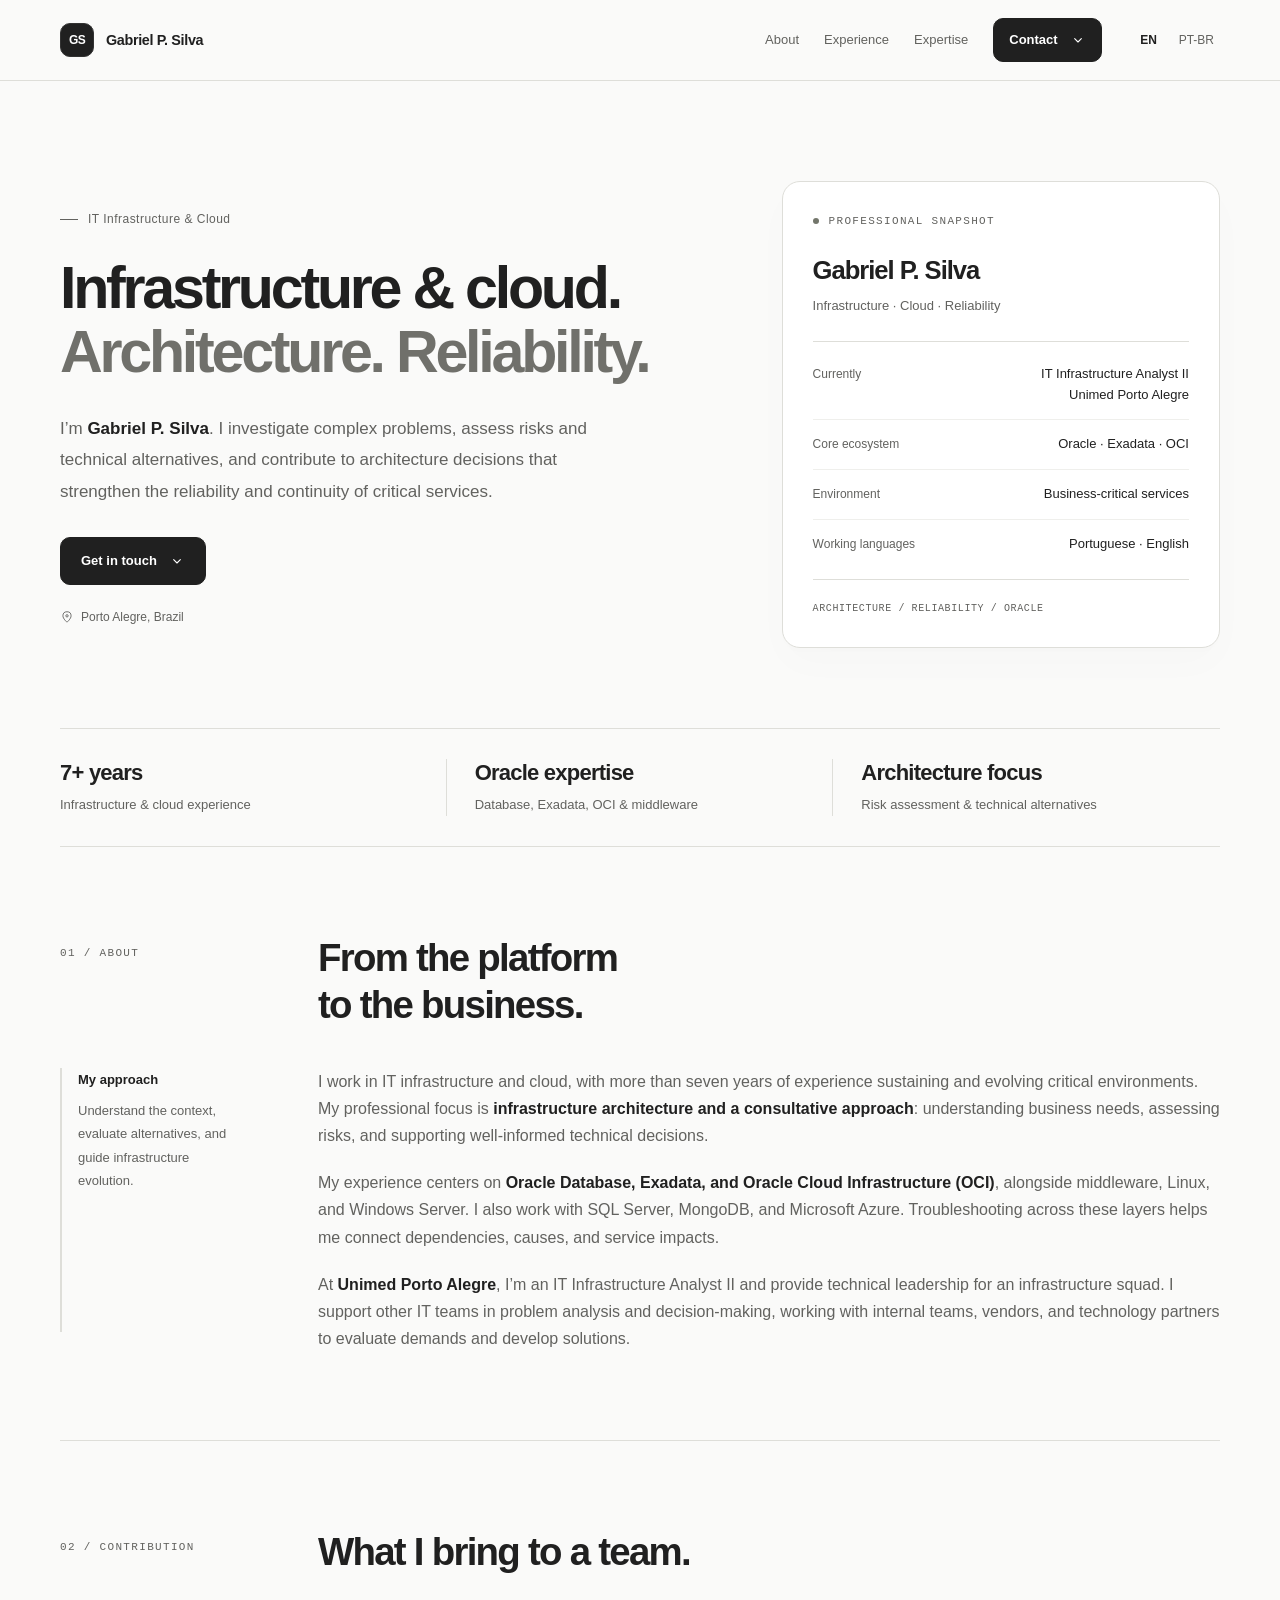
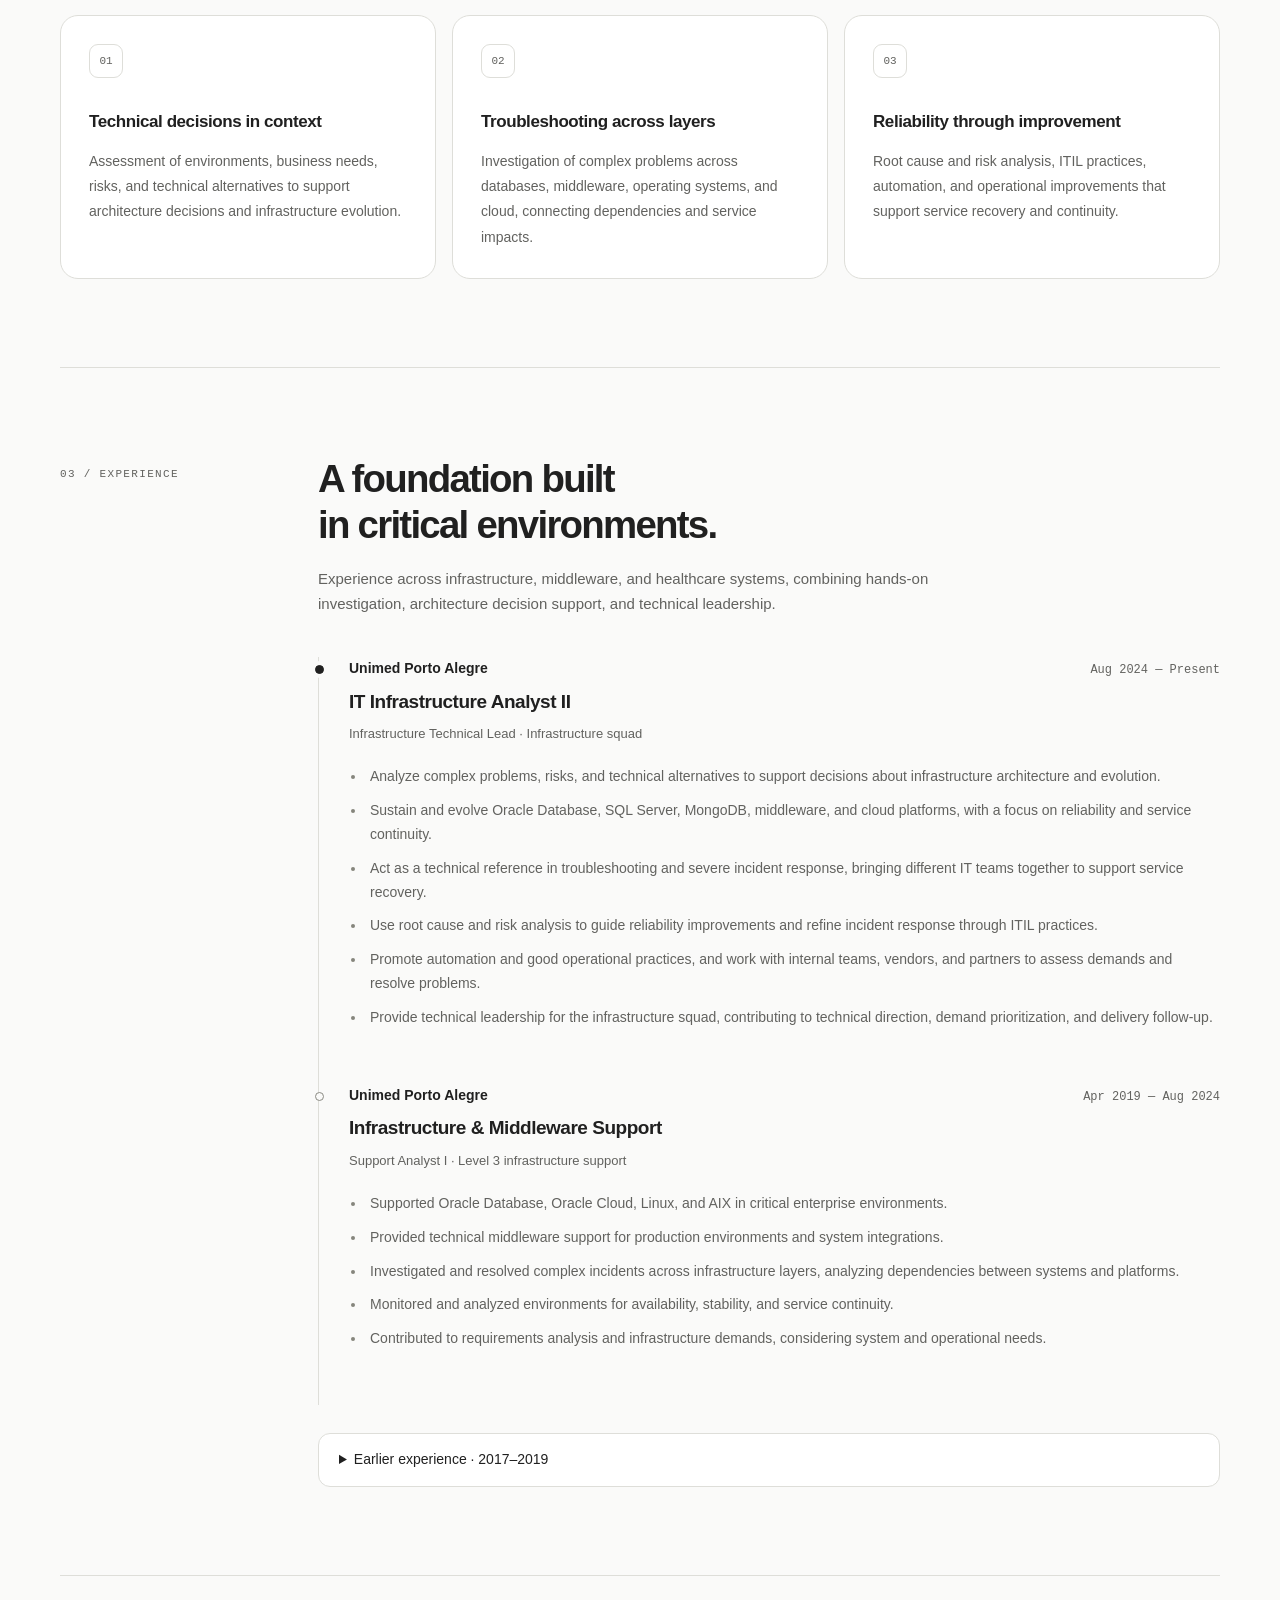
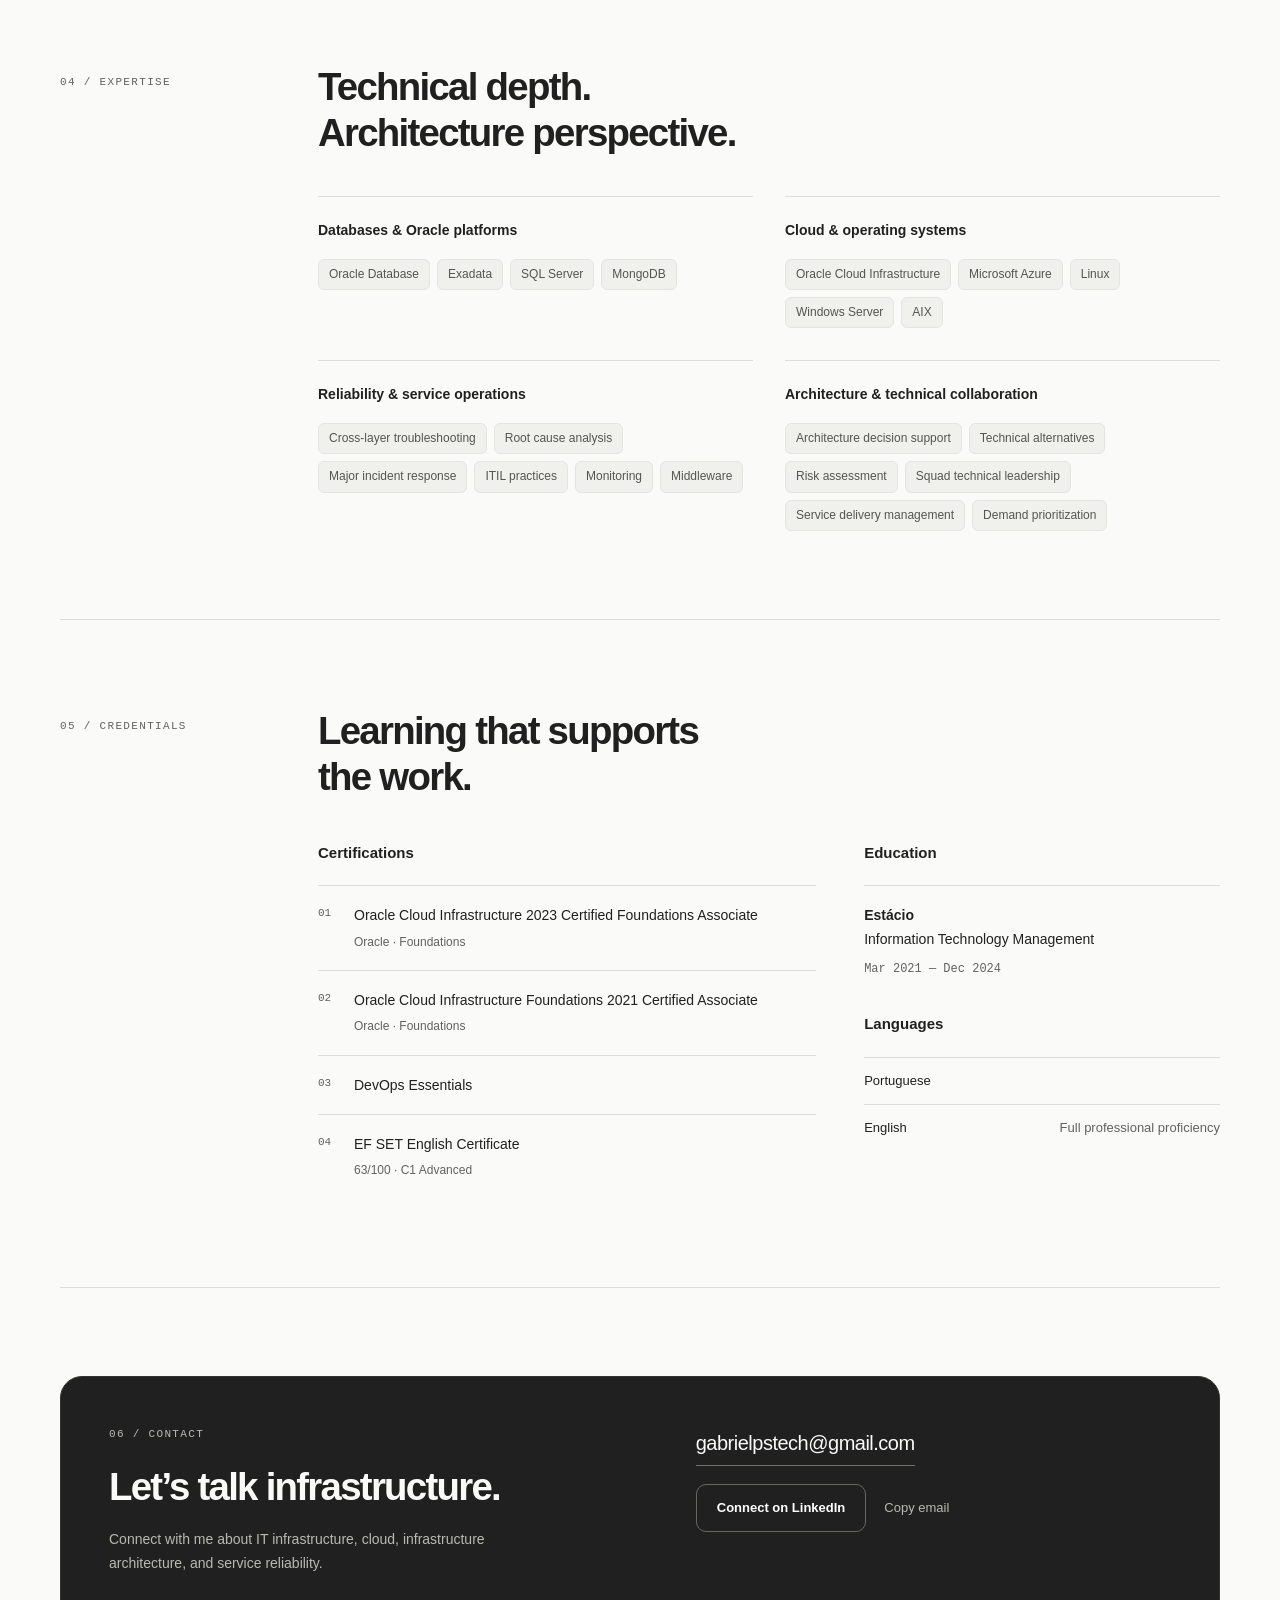
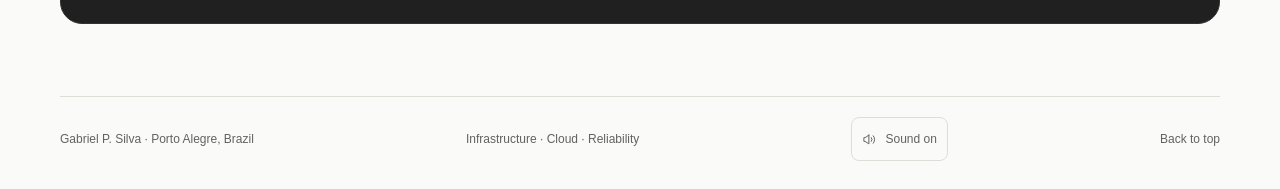
==== commit c7fda5b7: "Modernize portfolio UI and add accessible contact menus" ====
--- a/index.html
+++ b/index.html
@@ -5,7 +5,7 @@
   <meta name="viewport" content="width=device-width, initial-scale=1">
   <title>Gabriel P. Silva | IT Infrastructure &amp; Cloud</title>
   <meta name="description" content="IT infrastructure and cloud, with a focus on architecture, reliability, and Oracle Database, Exadata, and OCI. Technical analysis for critical environments.">
-  <meta name="theme-color" content="#f6f7f9">
+  <meta name="theme-color" content="#fafaf9">
   <meta property="og:title" content="Gabriel P. Silva | Infrastructure & Cloud">
   <meta property="og:description" content="Infrastructure architecture, technical analysis, and service reliability. Oracle Database, Exadata, and OCI.">
   <meta property="og:type" content="website">
@@ -16,7 +16,7 @@
   <link rel="alternate" hreflang="en" href="https://gabrielpstech.github.io/my-profile/">
   <link rel="alternate" hreflang="pt-BR" href="https://gabrielpstech.github.io/my-profile/pt-br.html">
   <link rel="alternate" hreflang="x-default" href="https://gabrielpstech.github.io/my-profile/">
-  <link rel="icon" type="image/svg+xml" href="data:image/svg+xml,%3Csvg xmlns='http://www.w3.org/2000/svg' viewBox='0 0 40 40'%3E%3Crect width='40' height='40' rx='9' fill='%2324578a'/%3E%3Ctext x='20' y='26' text-anchor='middle' fill='%23f6f7f9' font-family='Arial,sans-serif' font-size='20' font-weight='700'%3EG%3C/text%3E%3C/svg%3E">
+  <link rel="icon" type="image/svg+xml" href="data:image/svg+xml,%3Csvg xmlns='http://www.w3.org/2000/svg' viewBox='0 0 40 40'%3E%3Crect width='40' height='40' rx='9' fill='%23202020'/%3E%3Ctext x='20' y='26' text-anchor='middle' fill='%23f6f7f9' font-family='Arial,sans-serif' font-size='20' font-weight='700'%3EG%3C/text%3E%3C/svg%3E">
   <link rel="stylesheet" href="styles.css">
 </head>
 <body>
@@ -24,7 +24,7 @@
   <header>
     <nav class="container nav" aria-label="Main navigation">
       <a class="brand" href="#main" aria-label="Gabriel P. Silva, home"><span class="monogram" aria-hidden="true">GS</span>Gabriel P. Silva</a>
-      <div class="nav-links"><a class="desktop-link" href="#about">About</a><a href="#experience">Experience</a><a class="desktop-link" href="#expertise">Expertise</a><a class="nav-contact" href="#contact">Contact</a><div class="language-switch" role="group" aria-label="Page language"><span class="language-current" aria-current="true" lang="en">EN</span><a class="language-link" href="pt-br.html" lang="pt-BR" hreflang="pt-BR" aria-label="Ler em português brasileiro" title="Português brasileiro">PT-BR</a></div></div>
+      <div class="nav-links"><a class="desktop-link" href="#about">About</a><a href="#experience">Experience</a><a class="desktop-link" href="#expertise">Expertise</a><a class="nav-contact" href="#contact" data-contact-trigger>Contact</a><div class="language-switch" role="group" aria-label="Page language"><span class="language-current" aria-current="true" lang="en">EN</span><a class="language-link" href="pt-br.html" lang="pt-BR" hreflang="pt-BR" aria-label="Ler em português brasileiro" title="Português brasileiro">PT-BR</a></div></div>
     </nav>
   </header>
   <main id="main" class="container">
@@ -33,7 +33,7 @@
         <span class="role">IT Infrastructure &amp; Cloud</span>
         <h1>Infrastructure &amp; cloud.<br><span>Architecture. Reliability.</span></h1>
         <p class="intro">I’m <strong>Gabriel P. Silva</strong>. I investigate complex problems, assess risks and technical alternatives, and contribute to architecture decisions that strengthen the reliability and continuity of critical services.</p>
-        <div class="actions"><a class="button" href="mailto:gabrielpstech@gmail.com">Get in touch</a></div>
+        <div class="actions"><a class="button" href="#contact" data-contact-trigger>Get in touch</a></div>
         <p class="location"><svg viewBox="0 0 24 24" aria-hidden="true"><path d="M19 10c0 5-7 11-7 11S5 15 5 10a7 7 0 1 1 14 0Z"/><circle cx="12" cy="10" r="2"/></svg>Porto Alegre, Brazil</p>
       </div>
       <aside class="profile-card" aria-label="Professional snapshot">
@@ -67,7 +67,7 @@
       <div class="section-heading"><p class="eyebrow">05 / Credentials</p><div><h2 id="credentials-title">Learning that supports<br>the work.</h2></div></div>
       <div class="credentials"><div><h3>Certifications</h3><ol class="cert-list"><li><span class="cert-index">01</span><div class="cert-name">Oracle Cloud Infrastructure 2023 Certified Foundations Associate<span class="cert-meta">Oracle · Foundations</span></div></li><li><span class="cert-index">02</span><div class="cert-name">Oracle Cloud Infrastructure Foundations 2021 Certified Associate<span class="cert-meta">Oracle · Foundations</span></div></li><li><span class="cert-index">03</span><div class="cert-name">DevOps Essentials</div></li><li><span class="cert-index">04</span><div class="cert-name">EF SET English Certificate<span class="cert-meta">63/100 · C1 Advanced</span></div></li></ol></div><div><h3>Education</h3><div class="education"><p class="school">Estácio</p><p>Information Technology Management</p><span class="date">Mar 2021 — Dec 2024</span></div><h3>Languages</h3><div class="language-row"><span>Portuguese</span></div><div class="language-row"><span>English</span><span>Full professional proficiency</span></div></div></div>
     </section>
-    <section id="contact" aria-labelledby="contact-title"><div class="contact-panel"><div><p class="eyebrow" style="margin-bottom:18px">06 / Contact</p><h2 id="contact-title">Let’s talk infrastructure.</h2><p>Connect with me about IT infrastructure, cloud, infrastructure architecture, and service reliability.</p></div><div class="contact-options"><a class="email-link" href="mailto:gabrielpstech@gmail.com">gabrielpstech@gmail.com</a><div class="contact-tools"><a class="button secondary" href="https://www.linkedin.com/in/gabriel-p-s/" target="_blank" rel="noopener noreferrer">Connect on LinkedIn<span class="skip-label" style="position:absolute;width:1px;height:1px;overflow:hidden;clip-path:inset(50%)"> (opens in a new tab)</span></a><button class="copy-button" type="button" id="copy-email">Copy email</button></div><p class="copy-status" id="copy-status" role="status" aria-live="polite"></p></div></div></section>
+    <section id="contact" aria-labelledby="contact-title"><div class="contact-panel"><div><p class="eyebrow">06 / Contact</p><h2 id="contact-title">Let’s talk infrastructure.</h2><p>Connect with me about IT infrastructure, cloud, infrastructure architecture, and service reliability.</p></div><div class="contact-options"><a class="email-link" href="mailto:gabrielpstech@gmail.com">gabrielpstech@gmail.com</a><div class="contact-tools"><a class="button secondary" href="https://www.linkedin.com/in/gabriel-p-s/" target="_blank" rel="noopener noreferrer">Connect on LinkedIn<span class="sr-only"> (opens in a new tab)</span></a><button class="copy-button" type="button" id="copy-email">Copy email</button></div><p class="copy-status" id="copy-status" role="status" aria-live="polite"></p></div></div></section>
   </main>
   <footer class="container footer"><span>Gabriel P. Silva · Porto Alegre, Brazil</span><span>Infrastructure · Cloud · Reliability</span><a href="#main">Back to top</a></footer>
   <script src="script.js" defer></script>
--- a/styles.css
+++ b/styles.css
@@ -1,37 +1,269 @@
-:root{--paper:#f6f7f9;--ink:#202832;--muted:#566270;--line:#d6dce3;--surface:#edf0f4;--white:#ffffff;--radius:14px;--accent:#24578a;--accent-soft:#e8eff8;--accent-hover:#194474}
-    *{box-sizing:border-box}html{scroll-behavior:smooth;scroll-padding-top:100px}body{margin:0;background:var(--paper);color:var(--ink);font-family:Arial,Helvetica,sans-serif;font-size:1rem;line-height:1.65;-webkit-font-smoothing:antialiased}::selection{background:#d4e3f4;color:#202832}a{color:inherit;text-decoration:none}a:focus-visible,button:focus-visible,summary:focus-visible{outline:3px solid #24578a;outline-offset:5px}button{font:inherit}button,a,summary{-webkit-tap-highlight-color:transparent}.container{width:min(1160px,calc(100% - 80px));margin-inline:auto}.skip{position:fixed;top:-80px;left:20px;background:var(--ink);color:white;padding:12px 20px;z-index:100}.skip:focus{top:12px}
-    header{position:sticky;top:0;z-index:20;background:rgba(246,247,249,.96);border-bottom:1px solid var(--line)}.nav{min-height:88px;display:flex;align-items:center;justify-content:space-between;gap:24px}.brand{display:flex;align-items:center;gap:12px;font-size:.94rem;font-weight:700;letter-spacing:-.02em}.monogram{display:grid;place-items:center;width:36px;height:36px;border:1px solid var(--ink);border-radius:8px;font-size:.875rem;letter-spacing:-.07em}.nav-links{display:flex;gap:28px;align-items:center;font-size:.875rem;color:var(--muted)}.nav-links a{padding:10px 0}.nav-links a:hover{color:var(--ink)}.nav-links .nav-contact{padding:8px 16px;border:1px solid var(--line);border-radius:6px;color:var(--ink)}
-    .eyebrow{font-family:Consolas,'Courier New',monospace;font-size:.8125rem;letter-spacing:.11em;text-transform:uppercase;color:var(--muted);margin:0 0 20px}.hero{padding:90px 0 70px;display:grid;grid-template-columns:minmax(0,1.7fr) minmax(270px,1fr);gap:70px;align-items:center}.role{display:inline-block;font-size:.875rem;color:var(--muted);border:1px solid var(--line);border-radius:30px;padding:6px 13px;margin-bottom:23px}.hero h1{font-size:clamp(3rem,5.3vw,4.8rem);line-height:1.06;letter-spacing:-.065em;font-weight:600;margin:0 0 24px}.hero h1 span{color:#24578a}.intro{font-size:1.1875rem;line-height:1.7;max-width:580px;color:var(--muted);margin:0 0 30px}.intro strong{color:var(--ink);font-weight:500}.actions{display:flex;align-items:center;flex-wrap:wrap;gap:12px}.button{display:inline-flex;justify-content:center;align-items:center;gap:9px;min-height:48px;padding:10px 20px;border:1px solid var(--accent);border-radius:6px;background:var(--accent);color:var(--white);font-size:.875rem;font-weight:600;transition:background .15s,transform .15s;cursor:pointer}.button:hover{background:#194474;transform:translateY(-1px)}.button.secondary{background:transparent;color:var(--ink);border-color:var(--line)}.button.secondary:hover{background:var(--surface)}.button svg{width:17px;height:17px;fill:none;stroke:currentColor;stroke-width:1.7}.location{font-size:.875rem;color:var(--muted);display:flex;align-items:center;gap:8px;margin-top:26px}.location svg{width:16px;height:16px;stroke:currentColor;fill:none;stroke-width:1.5}
-    .profile-card{background:var(--ink);color:var(--paper);border-radius:var(--radius);padding:33px 32px 28px;position:relative;overflow:hidden}.profile-card .eyebrow{color:#bac5d2;margin-bottom:27px}.card-name{font-size:1.75rem;line-height:1.2;letter-spacing:-.04em;margin:0 0 8px;font-weight:500}.card-title{color:#d4dce5;font-size:.9375rem;margin:0}.card-rule{border:0;border-top:1px solid #445262;margin:30px 0}.focus-list{display:grid;gap:0}.focus-row{display:flex;align-items:center;justify-content:space-between;padding:12px 0;border-bottom:1px solid #445262;gap:16px}.focus-row:last-child{border:0}.focus-row span:first-child{font-size:.8125rem;color:#bac5d2}.focus-row span:last-child{font-size:.875rem;text-align:right}.card-footer{font-family:Consolas,'Courier New',monospace;color:#bac5d2;font-size:.75rem;letter-spacing:.05em;margin:27px 0 0}
-    .overview{display:grid;grid-template-columns:repeat(3,1fr);border-top:1px solid var(--line);border-bottom:1px solid var(--line);padding:30px 0;gap:25px}.overview-item{padding-right:25px;border-right:1px solid var(--line)}.overview-item:last-child{border:0}.overview-item h2{font-size:1.625rem;letter-spacing:-.045em;font-weight:500;line-height:1.25;margin:0 0 5px}.overview-item p{font-size:.875rem;margin:0;color:var(--muted)}
-    section{padding:78px 0;border-bottom:1px solid var(--line)}.section-heading{display:grid;grid-template-columns:240px 1fr;gap:45px;margin-bottom:38px}.section-heading .eyebrow{margin-top:8px}.section-heading h2{font-size:clamp(1.9rem,3vw,2.65rem);line-height:1.2;letter-spacing:-.045em;font-weight:500;margin:0}.section-heading p{color:var(--muted);max-width:650px;margin:14px 0 0}.about-content{display:grid;grid-template-columns:240px 1fr;gap:45px}.about-content p{font-size:1.0625rem;color:var(--muted);margin:0 0 18px}.about-content p:last-child{margin:0}.about-content strong{color:var(--ink);font-weight:500}.side-note{font-size:.875rem!important;line-height:1.6;max-width:210px}.side-note span{display:block;color:var(--ink);margin-bottom:5px}
-    .strengths{display:grid;grid-template-columns:repeat(3,1fr);gap:18px}.strength{padding:26px;border:1px solid var(--line);border-radius:var(--radius)}.strength .number{font-family:Consolas,'Courier New',monospace;font-size:.8125rem;color:var(--muted);display:block;margin-bottom:24px}.strength h3{font-size:1.125rem;line-height:1.4;letter-spacing:-.025em;font-weight:600;margin:0 0 10px}.strength p{color:var(--muted);font-size:.9375rem;line-height:1.7;margin:0}
-    .timeline{margin-left:285px}.job{position:relative;border-left:1px solid var(--line);padding:0 0 40px 32px}.job:last-child{padding-bottom:0}.job::before{content:'';position:absolute;left:-5px;top:8px;height:9px;width:9px;border-radius:50%;background:var(--paper);border:2px solid #7d8c9c}.job:first-child::before{background:var(--ink);border-color:var(--ink)}.job-top{display:flex;justify-content:space-between;align-items:baseline;gap:18px;flex-wrap:wrap;margin-bottom:5px}.company{font-weight:600;font-size:1rem}.date{font-family:Consolas,'Courier New',monospace;font-size:.8125rem;color:var(--muted)}.job h3{font-size:1.1875rem;font-weight:500;letter-spacing:-.025em;margin:0 0 8px;line-height:1.5}.job .official{font-size:.875rem;color:var(--muted);margin:0 0 15px}.job ul{padding-left:18px;color:var(--muted);font-size:.9375rem;margin:0}.job li{padding-left:5px;margin:8px 0}.job p{font-size:.9375rem;color:var(--muted);margin:0}.earlier{margin:26px 0 0 0;border-top:1px solid var(--line);padding-top:20px}.earlier summary{cursor:pointer;font-size:.9375rem;font-weight:500;min-height:44px;display:list-item;margin-left:16px;padding:8px 0}.earlier-content{padding-top:22px}.earlier-content .job{padding-bottom:24px}.earlier-content .job:last-child{padding-bottom:0}
-    .skills-grid{display:grid;grid-template-columns:repeat(2,1fr);gap:25px 42px}.skill-group{padding:22px 0;border-top:1px solid var(--line)}.skill-group h3{font-size:1rem;font-weight:600;margin:0 0 16px;letter-spacing:-.015em}.tags{display:flex;flex-wrap:wrap;gap:8px}.tag{border:1px solid var(--line);background:var(--white);padding:6px 11px;border-radius:5px;font-size:.875rem;color:#495767;line-height:1.5}.credentials{display:grid;grid-template-columns:1.4fr 1fr;gap:70px}.credentials h3{font-size:1.125rem;font-weight:500;letter-spacing:-.025em;margin:0 0 22px}.cert-list{list-style:none;padding:0;margin:0}.cert-list li{padding:16px 0;border-top:1px solid var(--line);display:grid;grid-template-columns:40px 1fr;gap:10px}.cert-index{font-family:Consolas,'Courier New',monospace;font-size:.8125rem;color:var(--muted);padding-top:3px}.cert-name{font-size:.9375rem;line-height:1.6}.cert-meta{display:block;font-size:.8125rem;color:var(--muted);margin-top:3px}.education{border-top:1px solid var(--line);padding-top:16px;margin-bottom:32px}.education p{margin:0;font-size:.9375rem}.education .school{font-weight:600}.education .date{display:block;margin-top:6px}.language-row{display:flex;justify-content:space-between;gap:20px;padding:11px 0;border-top:1px solid var(--line);font-size:.9375rem}.language-row span:last-child{color:var(--muted);text-align:right}
-    #contact{border:0;padding-bottom:70px}.contact-panel{padding:50px;background:var(--surface);border:1px solid var(--line);border-radius:var(--radius);display:grid;grid-template-columns:1.2fr 1fr;gap:50px;align-items:center}.contact-panel h2{font-size:clamp(2rem,3.4vw,3rem);line-height:1.12;letter-spacing:-.05em;font-weight:500;margin:0 0 14px}.contact-panel p{color:var(--muted);font-size:1rem;margin:0;max-width:400px}.contact-options{display:flex;flex-direction:column;gap:14px;align-items:flex-start}.email-link{font-size:clamp(1rem,2vw,1.3rem);letter-spacing:-.03em;border-bottom:1px solid #6888a8;line-height:1.5;overflow-wrap:anywhere}.email-link:hover{border-color:var(--ink)}.contact-tools{display:flex;align-items:center;gap:16px;flex-wrap:wrap}.copy-button{background:transparent;border:0;padding:10px 0;font-size:.875rem;color:var(--muted);cursor:pointer;min-height:44px}.copy-button:hover{color:var(--ink)}.copy-status{font-size:.8125rem;color:var(--muted);min-height:1.5em;margin:0!important}.footer{padding:24px 0 30px;border-top:1px solid var(--line);display:flex;justify-content:space-between;gap:20px;color:var(--muted);font-size:.8125rem}.footer a:hover{color:var(--ink)}
-    @media(min-width:1500px){.hero{padding-top:110px;padding-bottom:90px}}
-    @media(max-width:900px){.container{width:calc(100% - 48px)}.hero{gap:32px;padding:60px 0}.hero h1{font-size:3.4rem}.profile-card{padding:27px 24px}.section-heading,.about-content{grid-template-columns:170px 1fr;gap:28px}.timeline{margin-left:198px}.strengths{gap:12px}.strength{padding:20px}.credentials{gap:35px}.contact-panel{padding:35px;gap:30px}}
-    @media(max-width:680px){html{scroll-padding-top:100px}.container{width:calc(100% - 40px)}.nav{min-height:76px;gap:12px}.brand{font-size:.875rem}.nav-links{gap:14px}.nav-links a{font-size:.8125rem}.nav-links .desktop-link{display:none}.nav-links .nav-contact{padding:8px 12px}.hero{grid-template-columns:1fr;gap:36px;padding:45px 0 38px}.hero h1{font-size:clamp(2.8rem,10vw,4rem)}.intro{font-size:1.0625rem}.profile-card{padding:28px}.profile-card .eyebrow{margin-bottom:20px}.overview{grid-template-columns:1fr;gap:20px;padding:24px 0}.overview-item{border-right:0;border-bottom:1px solid var(--line);padding:0 0 18px}.overview-item:last-child{padding-bottom:0}.overview-item h2{font-size:1.375rem}.overview-item p{font-size:.875rem}section{padding:50px 0}.section-heading,.about-content{grid-template-columns:1fr;gap:10px}.section-heading{margin-bottom:26px}.section-heading .eyebrow{margin:0 0 9px}.side-note{max-width:none;margin-bottom:12px!important}.side-note span{display:inline;margin-right:5px}.strengths{grid-template-columns:1fr;gap:14px}.strength{padding:24px}.strength .number{margin-bottom:14px}.timeline{margin-left:5px}.job{padding-left:23px}.job-top{gap:4px}.skills-grid{grid-template-columns:1fr;gap:6px}.credentials{grid-template-columns:1fr;gap:32px}.contact-panel{grid-template-columns:1fr;padding:28px;gap:28px}.contact-panel h2{font-size:2.2rem}.footer{flex-direction:column;gap:7px}#contact{padding-bottom:45px}}
-    @media(prefers-reduced-motion:reduce){html{scroll-behavior:auto}*{transition:none!important}}
-    @media print{header,.actions,.contact-tools,.copy-status,.skip{display:none!important}body{background:#ffffff;font-size:11pt}.container{width:100%}.hero{padding:20px 0;gap:25px}.hero h1{font-size:34pt}.profile-card{color:#222;background:#eee;print-color-adjust:exact}.profile-card .eyebrow,.card-title,.focus-row span:first-child,.card-footer{color:#555}.overview{padding:18px 0}section{padding:25px 0}.section-heading,.about-content{grid-template-columns:130px 1fr;gap:20px}.timeline{margin-left:150px}.job,.strength,.cert-list li{break-inside:avoid}.contact-panel{padding:20px}.earlier-content{display:block}.footer{padding:15px 0}}
-/* Neutral gray and deep blue palette; restrained accents and accessible contrast. */
-.monogram{background:var(--accent);border-color:var(--accent);color:var(--white)}
-.role{background:var(--accent-soft);color:#194474;border-color:#c5d6e8}
-.hero h1{letter-spacing:-.05em;line-height:1.12}
-.hero h1 span{color:var(--accent)}
-.section-heading .eyebrow,.strength .number{color:var(--accent)}
-.profile-card{border-top:4px solid #7199c2}
-.strength{background:#ffffff}
-.job:first-child::before{background:var(--accent);border-color:var(--accent)}
-.language-switch{display:flex;align-items:center;gap:3px;padding:4px;border:1px solid var(--line);border-radius:9px;background:#ffffff;flex-shrink:0}
-.language-current,.nav-links .language-link{display:inline-flex;align-items:center;justify-content:center;min-height:36px;min-width:44px;padding:5px 10px;font-size:.8125rem;line-height:1.3;font-weight:600;border-radius:5px}
-.language-current{color:var(--white);background:var(--accent)}
-.nav-links .language-link{color:var(--ink)}
-.nav-links .language-link:hover{background:var(--accent-soft);color:#194474}
-@media(max-width:900px){.nav-links{gap:16px}}
-@media(max-width:680px){.nav{padding-block:14px;flex-wrap:wrap;gap:10px}.nav-links{width:100%;justify-content:space-between;gap:10px}.nav-links .nav-contact{margin-left:auto}.language-switch{margin-left:3px}html{scroll-padding-top:145px}.hero h1{font-size:clamp(2.65rem,9.8vw,4rem)}}
-@media print{.strength{background:white}.profile-card{border-top-color:var(--accent)}}
-
-
-@media(max-width:680px){.nav-links{flex-wrap:wrap}}
-@media(max-width:380px){.nav-links{gap:6px}.nav-links .nav-contact{padding-inline:8px}.language-switch{margin-left:0}.language-current,.nav-links .language-link{padding-inline:8px}}
+/* Shared design system for the English and Portuguese pages. No external fonts. */
+:root {
+  color-scheme: light;
+  --paper: #fafaf9;
+  --ink: #202020;
+  --muted: #62625f;
+  --line: #deded9;
+  --surface: #f0f0ed;
+  --white: #fff;
+  --radius: 18px;
+  --motion: 200ms;
+  --rail: 210px;
+  --gutter: 48px;
+}
+* { box-sizing: border-box; }
+html { scroll-behavior: smooth; scroll-padding-top: 108px; }
+body { margin: 0; background: var(--paper); color: var(--ink); font-family: -apple-system, BlinkMacSystemFont, 'Segoe UI', sans-serif; font-size: 16px; line-height: 1.7; -webkit-font-smoothing: antialiased; }
+::selection { background: #deded8; color: #202020; }
+a { color: inherit; text-decoration: none; }
+button { font: inherit; }
+a, button, summary { -webkit-tap-highlight-color: transparent; touch-action: manipulation; }
+a:focus-visible, button:focus-visible, summary:focus-visible { outline: 2px solid currentColor; outline-offset: 5px; }
+button { cursor: pointer; }
+button:disabled { cursor: default; }
+svg { flex-shrink: 0; }
+.container { width: min(1160px, calc(100% - 96px)); margin-inline: auto; }
+.skip, .sr-only { position: absolute; width: 1px; height: 1px; padding: 0; overflow: hidden; clip-path: inset(50%); white-space: nowrap; }
+.skip:focus { position: fixed; top: 12px; left: 20px; width: auto; height: auto; padding: 12px 20px; clip-path: none; background: var(--ink); color: white; z-index: 100; }
+header { position: sticky; top: 0; z-index: 20; background: rgba(250,250,249,.96); border-bottom: 1px solid var(--line); }
+.nav { min-height: 80px; display: flex; align-items: center; justify-content: space-between; gap: 24px; }
+.brand { display: flex; align-items: center; gap: 12px; font-size: .9rem; font-weight: 600; letter-spacing: -.025em; white-space: nowrap; }
+.monogram { display: grid; place-items: center; width: 34px; height: 34px; border: 1px solid #323232; background: var(--ink); color: white; border-radius: 10px; font-size: .75rem; letter-spacing: -.05em; }
+.nav-links { display: flex; align-items: center; gap: 25px; font-size: .8125rem; color: var(--muted); }
+.nav-links > a { display: inline-flex; align-items: center; min-height: 44px; }
+.nav-links > a:hover { color: var(--ink); }
+.language-switch { display: flex; align-items: center; gap: 2px; flex-shrink: 0; }
+.language-current, .language-link { display: inline-flex; justify-content: center; align-items: center; min-width: 44px; min-height: 44px; padding: 6px; font-size: .75rem; border-radius: 8px; }
+.language-current { color: var(--ink); font-weight: 650; }
+.language-link { color: var(--muted); }
+.language-link:hover { background: var(--surface); color: var(--ink); }
+.eyebrow { font-family: 'SFMono-Regular', Consolas, monospace; font-size: .6875rem; font-weight: 500; letter-spacing: .12em; text-transform: uppercase; color: var(--muted); margin: 0 0 22px; }
+.hero { display: grid; grid-template-columns: minmax(0,1.5fr) minmax(300px,1fr); align-items: center; gap: 64px; padding: 100px 0 80px; }
+.role { display: inline-flex; align-items: center; gap: 10px; color: var(--muted); font-size: .75rem; letter-spacing: .04em; margin-bottom: 26px; }
+.role::before { content: ''; width: 18px; height: 1px; background: currentColor; }
+.hero h1 { font-size: clamp(2.8rem,4.7vw,3.7rem); font-weight: 600; line-height: 1.09; letter-spacing: -.055em; margin: 0 0 28px; text-wrap: balance; overflow-wrap: anywhere; }
+.hero h1 span { color: #70706b; }
+.intro { max-width: 560px; margin: 0 0 30px; font-size: 1.0625rem; line-height: 1.85; color: var(--muted); }
+.intro strong { color: var(--ink); font-weight: 600; }
+.actions { display: flex; align-items: center; gap: 14px; flex-wrap: wrap; }
+.button, .nav-contact { display: inline-flex; align-items: center; justify-content: center; gap: 12px; min-height: 48px; padding: 11px 20px; border: 1px solid var(--ink); border-radius: 10px; background: var(--ink); color: white; font-size: .8125rem; font-weight: 600; line-height: 1.4; transition: background var(--motion), border-color var(--motion), transform var(--motion), box-shadow var(--motion); }
+.nav-contact { min-height: 44px; padding: 10px 15px; }
+.button:hover, .nav-contact:hover { background: #383837; border-color: #383837; box-shadow: 0 3px 8px #0000000d; }
+.button:active, .nav-contact:active { transform: scale(.97); }
+.button.secondary { background: transparent; color: var(--ink); border-color: var(--line); }
+.button.secondary:hover { background: var(--surface); border-color: #adada7; }
+.button svg, .nav-contact svg { width: 16px; height: 16px; fill: none; stroke: currentColor; stroke-width: 1.6; }
+.button:focus-visible, .nav-contact:focus-visible { outline-color: var(--ink); }
+.contact-chevron { transition: transform var(--motion); }
+[aria-expanded='true'] .contact-chevron { transform: rotate(180deg); }
+.location { display: flex; align-items: center; gap: 7px; margin: 22px 0 0; color: var(--muted); font-size: .75rem; }
+.location svg { width: 14px; height: 14px; stroke: currentColor; fill: none; stroke-width: 1.5; }
+.profile-card { padding: 30px; background: var(--white); border: 1px solid var(--line); border-radius: var(--radius); box-shadow: 0 4px 6px #20202002, 0 16px 40px #20202004; }
+.profile-card .eyebrow { margin-bottom: 24px; display: flex; align-items: center; gap: 10px; }
+.profile-card .eyebrow::before { content: ''; width: 6px; height: 6px; border-radius: 50%; background: #73766b; }
+.card-name { font-size: 1.6rem; line-height: 1.25; letter-spacing: -.04em; font-weight: 600; margin: 0 0 8px; }
+.card-title { font-size: .8125rem; color: var(--muted); margin: 0; }
+.card-rule { border: 0; border-top: 1px solid var(--line); margin: 24px 0 8px; }
+.focus-list { display: grid; }
+.focus-row { display: grid; grid-template-columns: 1fr 1.5fr; gap: 15px; align-items: baseline; padding: 14px 0; border-bottom: 1px solid #efefec; }
+.focus-row:last-child { border: 0; }
+.focus-row span:first-child { color: var(--muted); font-size: .75rem; }
+.focus-row span:last-child { text-align: right; font-size: .8125rem; line-height: 1.6; }
+.card-footer { border-top: 1px solid var(--line); padding-top: 20px; margin: 10px 0 0; font-family: Consolas, monospace; font-size: .625rem; color: var(--muted); letter-spacing: .06em; }
+.overview { display: grid; grid-template-columns: repeat(3,minmax(0,1fr)); padding: 30px 0; border-block: 1px solid var(--line); }
+.overview-item { padding: 0 28px; border-right: 1px solid var(--line); }
+.overview-item:first-child { padding-left: 0; }
+.overview-item:last-child { padding-right: 0; border: 0; }
+.overview-item h2 { font-size: 1.375rem; font-weight: 550; line-height: 1.3; letter-spacing: -.035em; margin: 0 0 7px; }
+.overview-item p { color: var(--muted); font-size: .8125rem; margin: 0; }
+section { padding: 88px 0; border-bottom: 1px solid var(--line); }
+.section-heading, .about-content { display: grid; grid-template-columns: var(--rail) minmax(0,1fr); gap: var(--gutter); }
+.section-heading { margin-bottom: 40px; }
+.section-heading .eyebrow { margin: 9px 0 0; }
+.section-heading h2 { font-size: clamp(1.85rem,3vw,2.5rem); font-weight: 550; line-height: 1.2; letter-spacing: -.045em; margin: 0; text-wrap: balance; }
+.section-heading p:not(.eyebrow) { color: var(--muted); max-width: 650px; font-size: .9375rem; margin: 18px 0 0; }
+.about-content p { font-size: 1rem; color: var(--muted); margin: 0 0 20px; }
+.about-content p:last-child { margin-bottom: 0; }
+.about-content strong { color: var(--ink); font-weight: 550; }
+.about-content .side-note { max-width: 185px; font-size: .8125rem; line-height: 1.8; border-left: 2px solid var(--line); padding-left: 16px; }
+.side-note span { display: block; color: var(--ink); font-weight: 600; margin-bottom: 8px; }
+.strengths { display: grid; grid-template-columns: repeat(3,minmax(0,1fr)); gap: 16px; }
+.strength { background: var(--white); padding: 28px; border: 1px solid var(--line); border-radius: var(--radius); }
+.strength .number { display: inline-grid; place-items: center; width: 34px; height: 34px; border: 1px solid var(--line); border-radius: 9px; margin-bottom: 32px; font: .6875rem Consolas, monospace; color: var(--muted); }
+.strength h3 { font-size: 1.0625rem; line-height: 1.45; letter-spacing: -.025em; font-weight: 600; margin: 0 0 14px; }
+.strength p { font-size: .875rem; color: var(--muted); margin: 0; line-height: 1.8; }
+.timeline { margin-left: calc(var(--rail) + var(--gutter)); }
+.job { position: relative; border-left: 1px solid var(--line); padding: 0 0 44px 30px; }
+.job:last-child { padding-bottom: 0; }
+.job::before { content: ''; position: absolute; top: 8px; left: -4px; width: 7px; height: 7px; border: 1px solid #8a8a83; border-radius: 50%; background: var(--paper); }
+.job:first-child::before { background: var(--ink); border-color: var(--ink); box-shadow: 0 0 0 4px var(--paper); }
+.job-top { display: flex; justify-content: space-between; align-items: baseline; flex-wrap: wrap; gap: 8px 20px; margin-bottom: 8px; }
+.company { font-size: .875rem; font-weight: 600; }
+.date { font: .75rem/1.6 Consolas, monospace; color: var(--muted); }
+.job h3 { font-size: 1.1875rem; font-weight: 550; letter-spacing: -.025em; line-height: 1.4; margin: 0 0 8px; }
+.job .official { font-size: .8125rem; color: var(--muted); margin: 0 0 20px; }
+.job ul { margin: 0; padding-left: 17px; color: var(--muted); font-size: .875rem; }
+.job li { padding-left: 4px; margin: 10px 0; }
+.job li::marker { color: #85857d; }
+.job p { color: var(--muted); font-size: .875rem; margin: 0; }
+.earlier { margin-top: 28px; border: 1px solid var(--line); border-radius: 12px; background: var(--white); }
+.earlier summary { min-height: 52px; padding: 14px 20px; font-size: .875rem; cursor: pointer; border-radius: 12px; transition: background var(--motion); }
+.earlier summary:hover { background: var(--surface); }
+.earlier-content { padding: 20px 24px 24px; }
+.earlier-content .job { padding-bottom: 26px; }
+.earlier-content .job:last-child { padding-bottom: 0; }
+.skills-grid { display: grid; grid-template-columns: repeat(2,minmax(0,1fr)); gap: 32px; margin-left: calc(var(--rail) + var(--gutter)); }
+.skill-group { border-top: 1px solid var(--line); padding-top: 22px; }
+.skill-group h3 { font-size: .875rem; font-weight: 600; margin: 0 0 16px; }
+.tags { display: flex; flex-wrap: wrap; gap: 7px; }
+.tag { padding: 5px 10px; background: var(--surface); border: 1px solid #e5e5df; border-radius: 6px; font-size: .75rem; line-height: 1.6; color: #555550; }
+.credentials { display: grid; grid-template-columns: 1.4fr 1fr; gap: 48px; margin-left: calc(var(--rail) + var(--gutter)); }
+.credentials h3 { font-size: .9375rem; font-weight: 600; margin: 0 0 20px; }
+.cert-list { list-style: none; padding: 0; margin: 0; }
+.cert-list li { display: grid; grid-template-columns: 26px minmax(0,1fr); gap: 10px; padding: 18px 0; border-top: 1px solid var(--line); }
+.cert-index { font: .6875rem/1.8 Consolas, monospace; color: var(--muted); }
+.cert-name { font-size: .875rem; line-height: 1.6; }
+.cert-meta { display: block; font-size: .75rem; color: var(--muted); margin-top: 6px; }
+.education { border-top: 1px solid var(--line); padding-top: 18px; margin-bottom: 32px; }
+.education p { font-size: .875rem; margin: 0; }
+.education .school { font-weight: 600; }
+.education .date { display: block; margin-top: 8px; }
+.language-row { display: flex; justify-content: space-between; gap: 16px; padding: 12px 0; border-top: 1px solid var(--line); font-size: .8125rem; }
+.language-row span:last-child:not(:first-child) { text-align: right; color: var(--muted); }
+#contact { border: 0; padding-bottom: 72px; }
+.contact-panel { display: grid; grid-template-columns: 1.1fr 1fr; gap: 64px; align-items: center; background: var(--ink); color: #fafaf9; border: 1px solid #333332; padding: 48px; border-radius: 22px; }
+.contact-panel .eyebrow { color: #b9b9b1; margin-bottom: 22px; }
+.contact-panel h2 { font-size: clamp(1.9rem,3vw,2.6rem); font-weight: 550; line-height: 1.16; letter-spacing: -.045em; margin: 0 0 18px; text-wrap: balance; }
+.contact-panel p:not(.eyebrow) { color: #b9b9b1; font-size: .875rem; max-width: 400px; margin: 0; }
+.contact-options { display: flex; flex-direction: column; align-items: flex-start; gap: 18px; min-width: 0; }
+.email-link { font-size: clamp(1rem,1.75vw,1.25rem); letter-spacing: -.025em; border-bottom: 1px solid #72726c; padding-bottom: 5px; overflow-wrap: anywhere; transition: border-color var(--motion); }
+.email-link:hover { border-color: white; }
+.contact-tools { display: flex; align-items: center; gap: 18px; flex-wrap: wrap; }
+.contact-panel .button.secondary { color: white; border-color: #686862; }
+.contact-panel .button.secondary:hover { background: #373735; border-color: #a4a49a; }
+.contact-panel .button:focus-visible { outline-color: white; }
+.copy-button { border: 0; padding: 10px 0; min-height: 44px; background: transparent; color: #b9b9b1; font-size: .8125rem; }
+.copy-button:hover { color: white; }
+.contact-panel .copy-status { min-height: 1.7em; font-size: .75rem; }
+.footer { display: flex; justify-content: space-between; align-items: center; gap: 16px; flex-wrap: wrap; border-top: 1px solid var(--line); padding: 20px 0 28px; font-size: .75rem; color: var(--muted); }
+.footer > a { display: inline-flex; align-items: center; min-height: 44px; }
+.footer a:hover { color: var(--ink); }
+.sound-toggle { display: inline-flex; align-items: center; justify-content: center; gap: 8px; min-height: 44px; padding: 8px 10px; border: 1px solid var(--line); border-radius: 8px; background: transparent; color: var(--muted); font-size: .75rem; }
+.sound-toggle:hover:not(:disabled) { color: var(--ink); background: var(--surface); }
+.sound-toggle svg { width: 15px; height: 15px; }
+/* Enhanced contact disclosure. Original anchors remain usable without JavaScript. */
+.contact-disclosure { position: relative; display: inline-flex; }
+.contact-menu { position: absolute; top: calc(100% + 10px); left: 0; z-index: 30; width: 280px; max-width: calc(100vw - 32px); padding: 7px; border: 1px solid var(--line); border-radius: 14px; background: white; color: var(--ink); box-shadow: 0 8px 16px #20202008, 0 24px 56px #20202014; transform-origin: top left; }
+.nav-links .contact-menu { left: auto; right: 0; transform-origin: top right; }
+.contact-menu:not([hidden]) { animation: menu-enter var(--motion) ease-out; }
+.contact-menu[hidden] { display: none; }
+.contact-menu { overflow-y: auto; overscroll-behavior: contain; }
+.contact-menu [role='menuitem'], .contact-menu [role='menuitemcheckbox'] { display: flex; align-items: center; gap: 12px; width: 100%; min-height: 56px; padding: 11px 12px; border: 0; border-radius: 8px; background: transparent; color: var(--ink); font-size: .8125rem; text-align: left; }
+.contact-menu [role^='menuitem']:hover, .contact-menu [role^='menuitem']:focus-visible { background: var(--surface); outline: none; }
+.contact-menu [role^='menuitem']:focus-visible { box-shadow: inset 0 0 0 2px #777770; }
+.contact-menu svg { width: 18px; height: 18px; fill: none; stroke: currentColor; stroke-width: 1.6; stroke-linecap: round; stroke-linejoin: round; }
+.contact-menu .menu-copy { flex: 1; }
+.contact-menu small { display: block; font-size: .6875rem; color: var(--muted); margin-top: 1px; }
+.contact-menu .menu-arrow { width: 14px; height: 14px; color: var(--muted); }
+.menu-separator { height: 1px; margin: 6px 5px; background: var(--line); }
+.contact-menu [role='menuitemcheckbox'] { min-height: 44px; font-size: .75rem; color: var(--muted); }
+.contact-menu [aria-disabled='true'] { cursor: default; }
+.sound-indicator { margin-left: auto; width: 26px; height: 16px; padding: 3px; border-radius: 16px; background: #d2d2cb; }
+.sound-indicator::after { content: ''; display: block; width: 10px; height: 10px; border-radius: 50%; background: white; box-shadow: 0 1px 2px #0002; transition: transform var(--motion); }
+[aria-checked='true'] .sound-indicator { background: #444440; }
+[aria-checked='true'] .sound-indicator::after { transform: translateX(10px); }
+@keyframes menu-enter { from { opacity: 0; transform: translateY(-5px) scale(.98); } to { opacity: 1; transform: none; } }
+@media (max-width: 1040px) {
+  :root { --rail: 165px; --gutter: 32px; }
+  .container { width: calc(100% - 64px); }
+  .nav-links { gap: 16px; }
+  .hero { gap: 36px; padding: 72px 0 60px; }
+  .hero h1 { font-size: clamp(2.6rem,4.7vw,3.4rem); }
+  .profile-card { padding: 24px; }
+  .strength { padding: 24px; }
+  .credentials { gap: 28px; }
+  .contact-panel { padding: 36px; gap: 36px; }
+}
+@media (max-width: 800px) {
+  .nav-links .desktop-link { display: none; }
+  .hero { grid-template-columns: minmax(0,1fr); gap: 40px; }
+  .hero h1 { font-size: clamp(2.6rem,7.5vw,4rem); max-width: 650px; }
+  .intro { max-width: 620px; }
+  .profile-card { max-width: none; }
+  .focus-list { grid-template-columns: repeat(2,minmax(0,1fr)); column-gap: 28px; }
+  .focus-row { grid-template-columns: 1fr; gap: 4px; }
+  .focus-row span:last-child { text-align: left; }
+  .focus-row:nth-last-child(-n+2) { border-bottom: 0; }
+  .strengths { grid-template-columns: minmax(0,1fr); }
+  .strength { display: grid; grid-template-columns: 36px 1fr; gap: 0 20px; }
+  .strength .number { grid-row: span 2; margin: 0; }
+  .section-heading, .about-content { grid-template-columns: minmax(0,1fr); gap: 16px; }
+  .about-content .side-note { max-width: 560px; margin-bottom: 12px; }
+  .timeline, .skills-grid, .credentials { margin-left: 0; }
+  .timeline { padding-left: 4px; }
+  .contact-panel { grid-template-columns: minmax(0,1fr); }
+}
+@media (max-width: 540px) {
+  html { scroll-padding-top: 138px; }
+  .container { width: calc(100% - 40px); }
+  .nav { min-height: 112px; padding-block: 12px; flex-wrap: wrap; gap: 8px; }
+  .brand { font-size: .8125rem; }
+  .monogram { width: 30px; height: 30px; border-radius: 8px; }
+  .nav-links { width: 100%; gap: 12px; justify-content: space-between; }
+  .nav-links .contact-disclosure, .nav-links > .nav-contact { margin-left: auto; }
+  .nav-links .contact-menu { right: -90px; }
+  .language-switch { gap: 0; }
+  .language-current, .language-link { min-width: 40px; }
+  .hero { padding: 48px 0 40px; gap: 32px; }
+  .hero h1 { font-size: clamp(2.25rem,8.5vw,2.9rem); letter-spacing: -.05em; }
+  .role { margin-bottom: 22px; font-size: .6875rem; }
+  .intro { font-size: 1rem; line-height: 1.8; }
+  .profile-card { padding: 24px; border-radius: 14px; }
+  .focus-list { grid-template-columns: minmax(0,1fr); }
+  .focus-row { grid-template-columns: 1fr 1.5fr; gap: 14px; }
+  .focus-row span:last-child { text-align: right; }
+  .focus-row:nth-last-child(2) { border-bottom: 1px solid #efefec; }
+  .card-footer { font-size: .5625rem; }
+  .overview { grid-template-columns: minmax(0,1fr); padding: 0; }
+  .overview-item, .overview-item:first-child, .overview-item:last-child { padding: 20px 0; border-right: 0; border-bottom: 1px solid var(--line); }
+  .overview-item:last-child { border-bottom: 0; }
+  .overview-item h2 { font-size: 1.25rem; margin-bottom: 4px; }
+  section { padding: 56px 0; }
+  .section-heading { margin-bottom: 28px; }
+  .section-heading .eyebrow { margin-top: 0; }
+  .strength { padding: 22px; gap: 0 16px; }
+  .job { padding-left: 24px; }
+  .job-top { flex-direction: column; gap: 4px; }
+  .job h3 { font-size: 1.0625rem; }
+  .skills-grid, .credentials { grid-template-columns: minmax(0,1fr); gap: 28px; }
+  .contact-panel { padding: 28px 24px; gap: 28px; border-radius: 16px; }
+  .contact-panel h2 { font-size: 2rem; }
+  .contact-tools { gap: 10px 18px; }
+  #contact { padding-bottom: 48px; }
+  .footer { align-items: flex-start; gap: 6px 16px; }
+  .footer > span { flex-basis: 100%; }
+  .footer > a { margin-left: auto; }
+}
+@media (prefers-reduced-motion: reduce) {
+  html { scroll-behavior: auto; }
+  *, *::before, *::after { animation: none !important; transition: none !important; }
+  .button:active, .nav-contact:active { transform: none; }
+}
+@media print {
+  header, .actions, .contact-tools, .copy-status, .skip, .sound-toggle, .contact-menu { display: none !important; }
+  body { background: white; font-size: 11pt; }
+  .container { width: 100%; }
+  .hero { padding: 20px 0; gap: 25px; grid-template-columns: 1.4fr 1fr; }
+  .hero h1 { font-size: 30pt; }
+  .profile-card { box-shadow: none; }
+  .overview { padding: 18px 0; grid-template-columns: repeat(3,1fr); }
+  section { padding: 25px 0; }
+  .section-heading, .about-content { grid-template-columns: 130px 1fr; gap: 20px; }
+  .timeline, .skills-grid, .credentials { margin-left: 150px; }
+  .job, .strength, .cert-list li { break-inside: avoid; }
+  .contact-panel { background: white; color: #202020; padding: 20px; }
+  .contact-panel p:not(.eyebrow), .contact-panel .eyebrow { color: #555; }
+  .earlier-content { display: block; }
+  .footer { padding: 15px 0; }
+}
